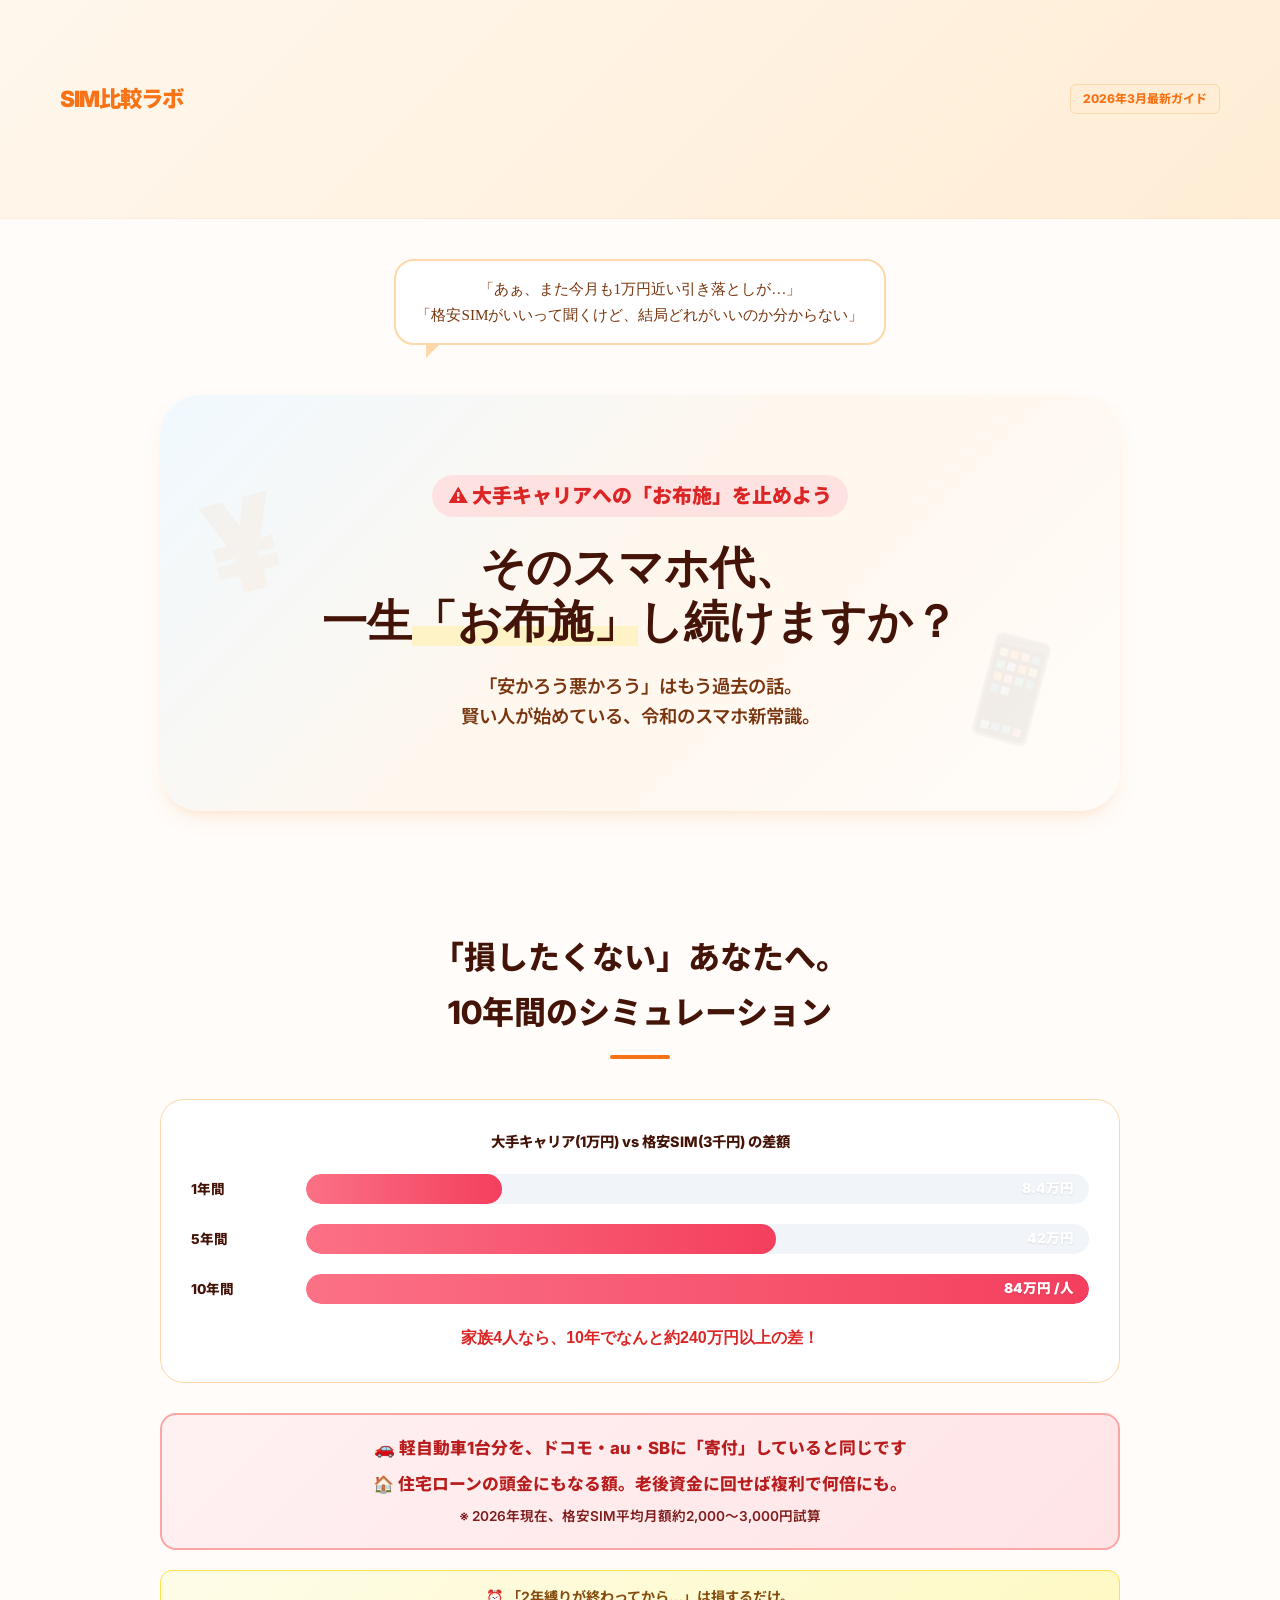
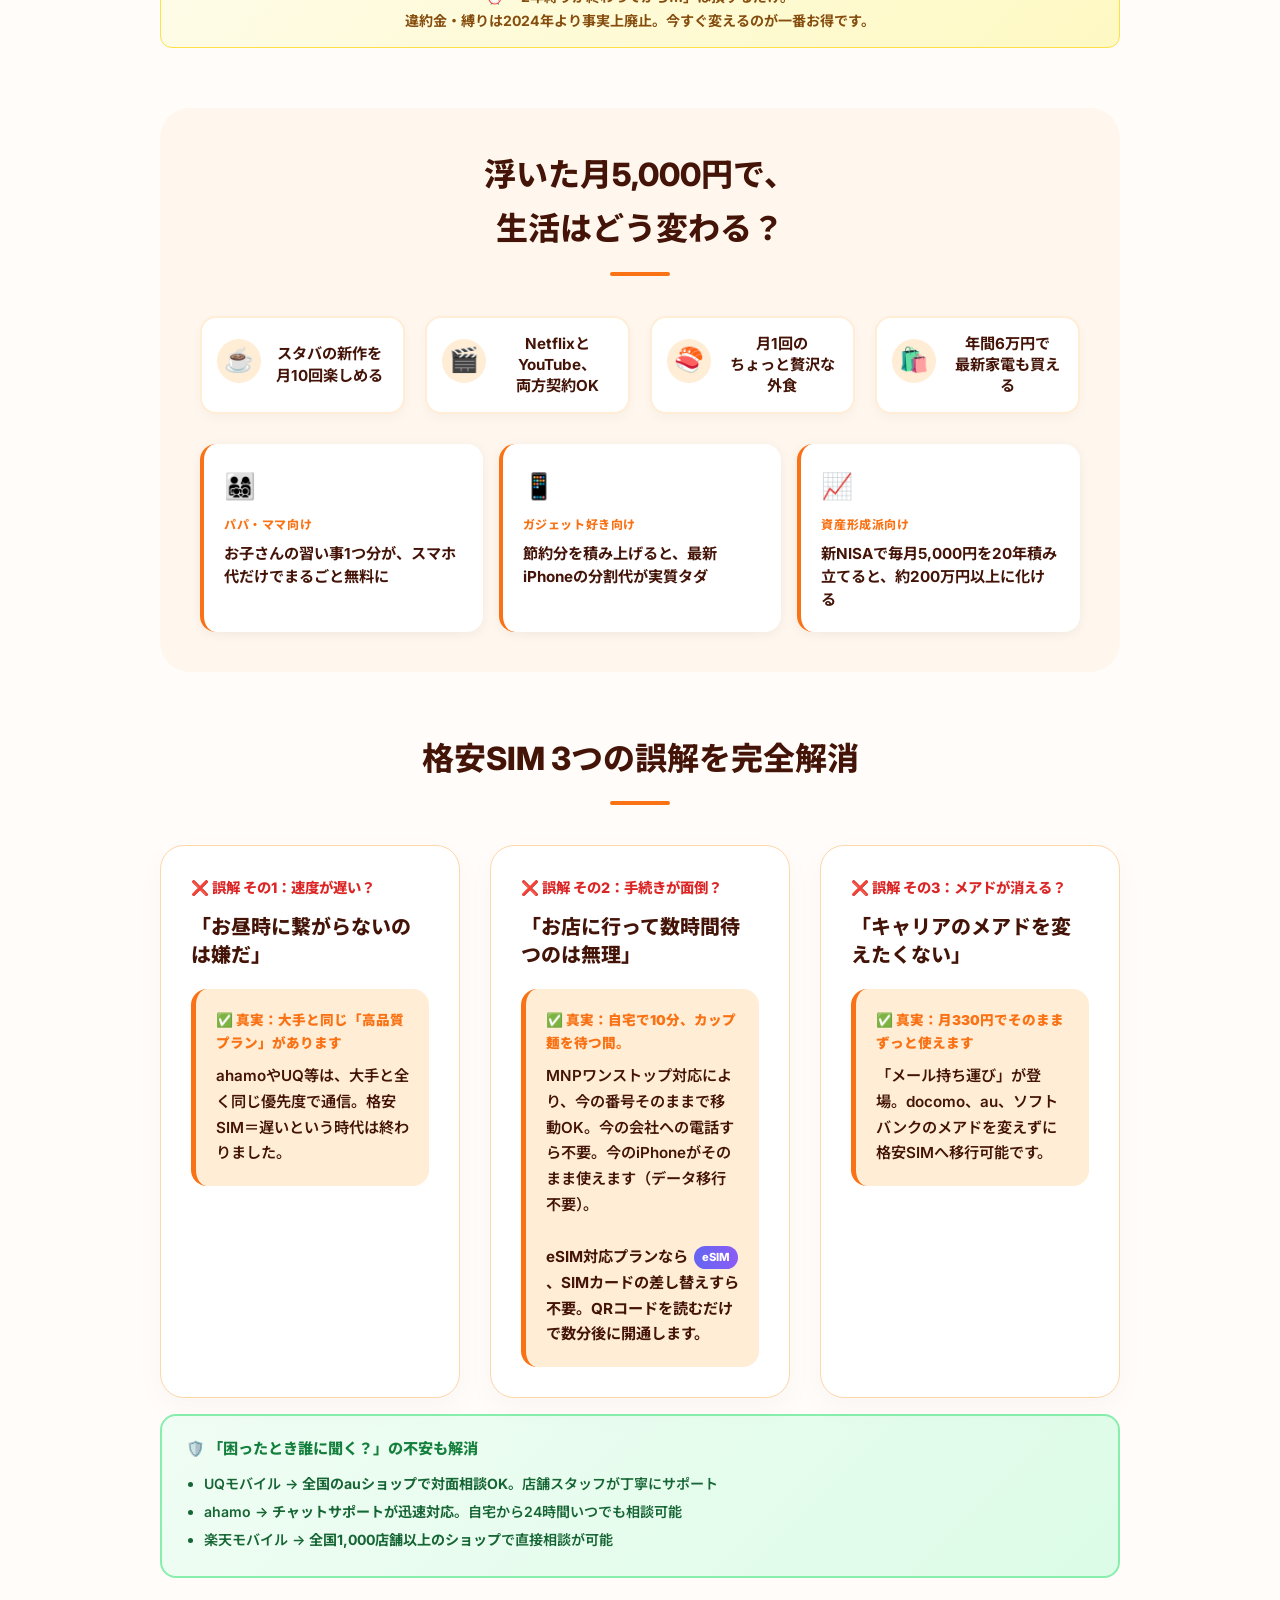
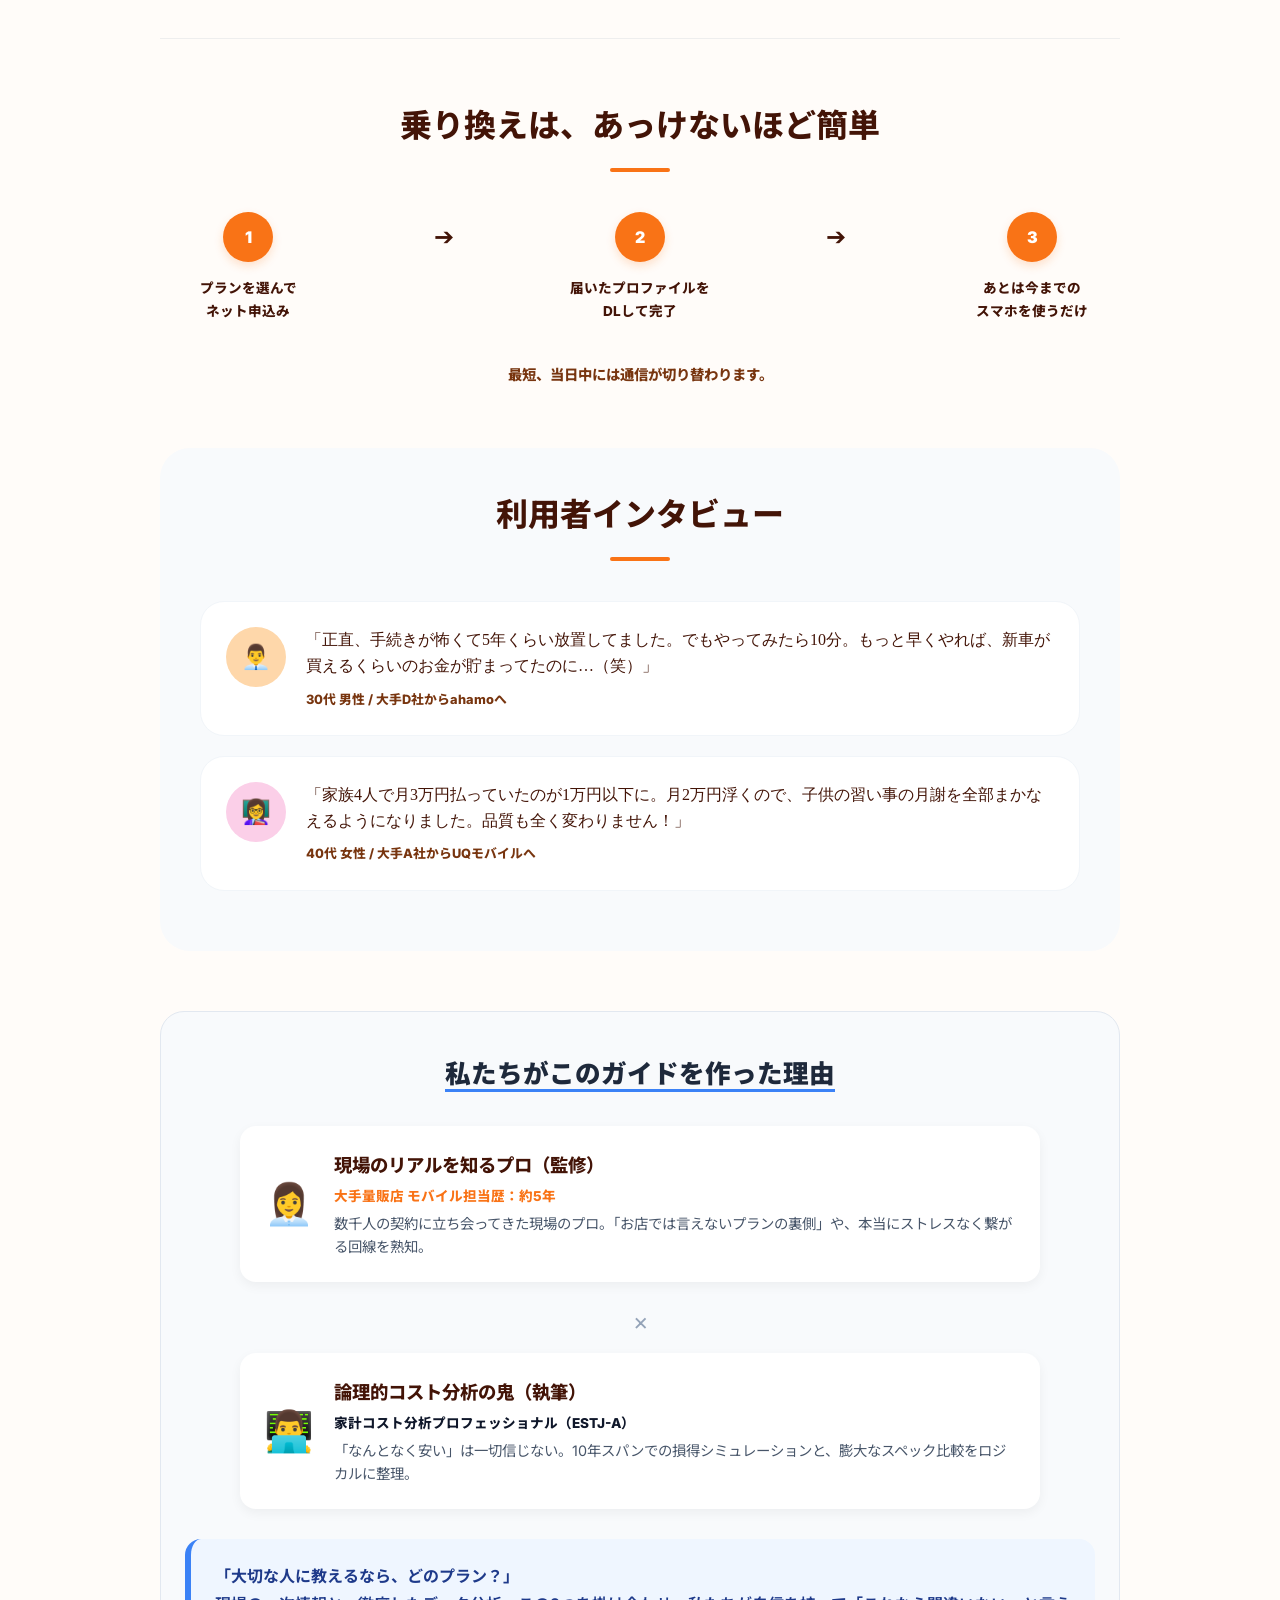
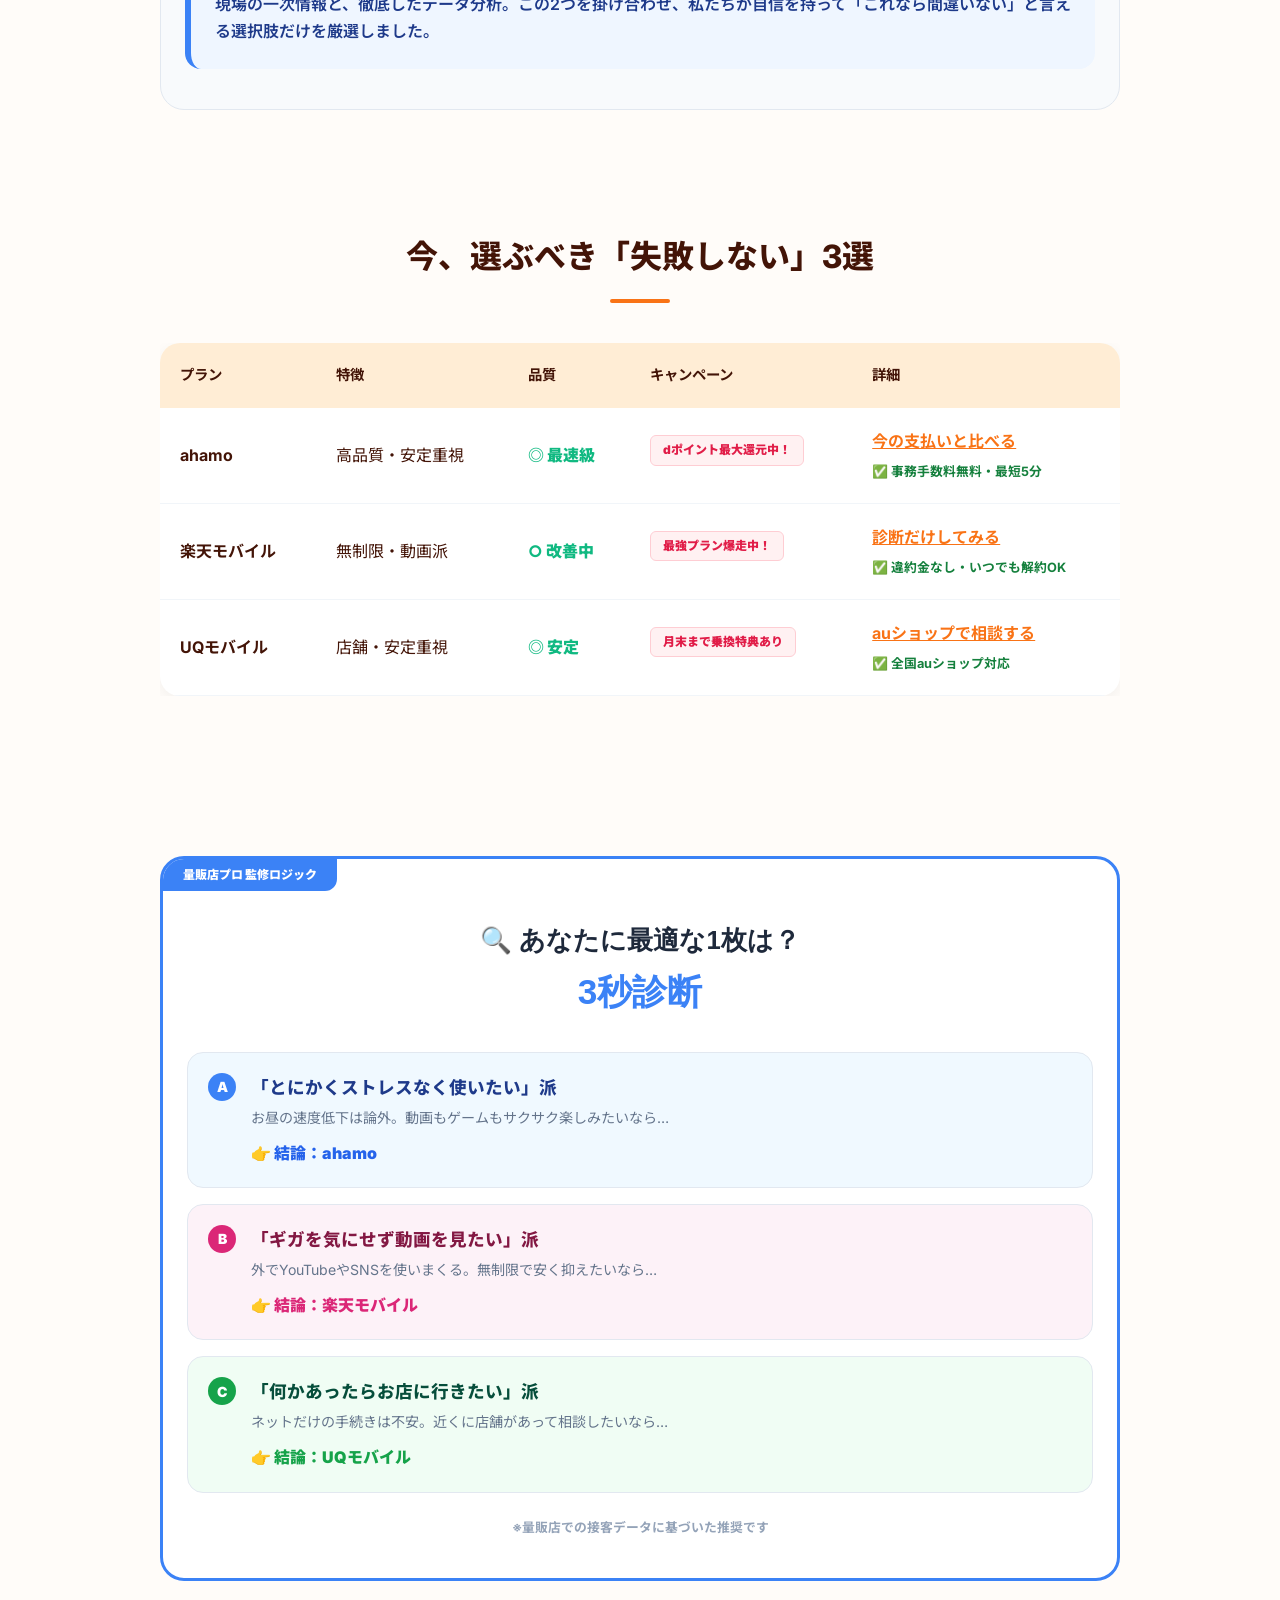
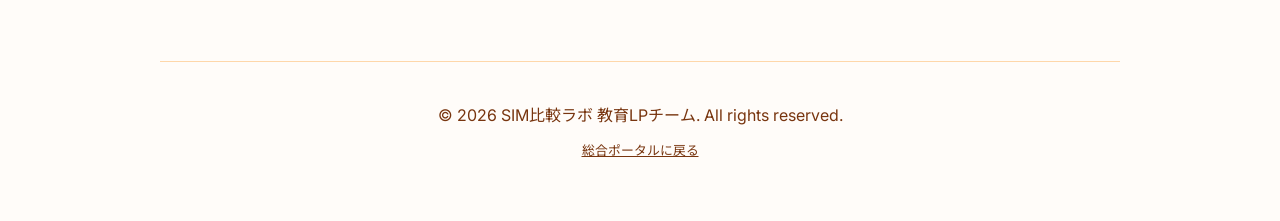
==== education_lp.html @ 18bc6c89 "feat: 各LPに「量販店プロ監修」の著者紹介と3秒診断を追加・デザイン強化" ====
<!DOCTYPE html>
<html lang="ja">
<head>
    <meta charset="UTF-8">
    <meta name="viewport" content="width=device-width, initial-scale=1.0">
    <title>そのスマホ代、一生払い続けますか？ | SIM比較ラボ</title>
    <meta name="description" content="大手キャリアへの「お布施」を止めよう。家族4人なら10年で240万円の差。格安SIMへの誤解を解消し、あなたに合ったプランを3秒で診断。">
    <link rel="preconnect" href="https://fonts.googleapis.com">
    <link rel="preconnect" href="https://fonts.gstatic.com" crossorigin>
    <link href="https://fonts.googleapis.com/css2?family=Inter:wght@400;700;800&family=Noto+Sans+JP:wght@400;700;900&display=swap" rel="stylesheet">
    <link rel="stylesheet" href="style.css">
    <style>
        /* ======= EDUCATION LP SPECIFIC STYLES ======= */
        .edu-loss-analogy {
            background: linear-gradient(135deg, #fff1f2 0%, #ffe4e6 100%);
            border: 2px solid #fca5a5;
            border-radius: 16px;
            padding: 20px 24px;
            margin-top: 24px;
            text-align: center;
        }
        .edu-loss-analogy p {
            font-size: 1.05rem;
            font-weight: 800;
            color: #b91c1c;
            margin: 0;
            line-height: 1.6;
        }
        .edu-loss-analogy .analogy-note {
            font-size: 0.85rem;
            font-weight: 600;
            color: #7f1d1d;
            margin-top: 8px;
        }

        /* Target-specific benefits */
        .target-benefits {
            display: grid;
            grid-template-columns: repeat(auto-fit, minmax(220px, 1fr));
            gap: 16px;
            margin-top: 24px;
        }
        .target-card {
            background: white;
            border-radius: 16px;
            padding: 20px;
            border-left: 4px solid var(--primary);
            box-shadow: 0 2px 12px rgba(0,0,0,0.06);
        }
        .target-card .target-label {
            font-size: 0.75rem;
            font-weight: 800;
            color: var(--primary);
            text-transform: uppercase;
            letter-spacing: 0.05em;
            margin-bottom: 8px;
        }
        .target-card .target-benefit {
            font-size: 0.95rem;
            font-weight: 700;
            color: var(--text-main);
            line-height: 1.5;
        }
        .target-card .target-emoji {
            font-size: 1.6rem;
            margin-bottom: 8px;
            display: block;
        }

        /* Support highlight */
        .support-highlight {
            background: linear-gradient(135deg, #f0fdf4 0%, #dcfce7 100%);
            border: 2px solid #86efac;
            border-radius: 16px;
            padding: 20px 24px;
            margin-top: 16px;
        }
        .support-highlight .support-title {
            font-weight: 800;
            color: #15803d;
            font-size: 0.95rem;
            margin-bottom: 10px;
            display: flex;
            align-items: center;
            gap: 6px;
        }
        .support-highlight ul {
            margin: 0;
            padding-left: 18px;
        }
        .support-highlight li {
            font-size: 0.88rem;
            font-weight: 600;
            color: #166534;
            margin-bottom: 4px;
        }

        /* Enhanced CTA */
        .cta-micro-copy {
            font-size: 0.8rem;
            font-weight: 700;
            color: #15803d;
            margin-top: 6px;
            display: block;
        }
        .cta-btn-light {
            display: inline-block;
            background: white;
            color: var(--primary);
            font-weight: 800;
            font-size: 0.9rem;
            border: 2px solid var(--primary);
            border-radius: 100px;
            padding: 10px 24px;
            cursor: pointer;
            transition: all 0.2s;
        }
        .cta-btn-light:hover {
            background: var(--primary);
            color: white;
        }

        /* eSIM badge */
        .esim-badge {
            display: inline-block;
            background: linear-gradient(90deg, #6366f1, #8b5cf6);
            color: white;
            font-size: 0.7rem;
            font-weight: 800;
            padding: 2px 8px;
            border-radius: 100px;
            margin-left: 6px;
            vertical-align: middle;
        }

        /* Timing info */
        .timing-banner {
            background: linear-gradient(135deg, #fefce8 0%, #fef9c3 100%);
            border: 1px solid #fde047;
            border-radius: 12px;
            padding: 14px 20px;
            font-size: 0.88rem;
            font-weight: 700;
            color: #854d0e;
            text-align: center;
            margin-top: 20px;
        }

        /* Luxury list enhancements */
        .luxury-list {
            display: grid;
            grid-template-columns: repeat(auto-fit, minmax(200px, 1fr));
            gap: 20px;
            margin-bottom: 30px;
        }
        .luxury-item {
            display: flex;
            align-items: center;
            gap: 15px;
            background: white;
            padding: 15px;
            border-radius: 16px;
            box-shadow: 0 4px 12px rgba(0,0,0,0.03);
        }
        .luxury-emoji {
            font-size: 1.5rem;
            width: 44px;
            height: 44px;
            background: var(--primary-light);
            display: flex;
            align-items: center;
            justify-content: center;
            border-radius: 50%;
            flex-shrink: 0;
        }
        .luxury-text {
            font-size: 0.95rem;
            font-weight: 700;
            line-height: 1.4;
        }

        /* Mobile responsive table */
        @media (max-width: 640px) {
            .edu-table-wrapper {
                overflow-x: hidden !important;
            }
            .edu-table {
                display: none;
            }
            .mobile-plan-cards {
                display: flex !important;
                flex-direction: column;
                gap: 16px;
            }
        }
        .mobile-plan-cards {
            display: none;
        }
        .mobile-plan-card {
            background: white;
            border-radius: 20px;
            padding: 20px;
            border: 2px solid #e5e7eb;
            box-shadow: 0 2px 12px rgba(0,0,0,0.06);
        }
        .mobile-plan-card .plan-name {
            font-size: 1.2rem;
            font-weight: 900;
            color: var(--text-main);
            margin-bottom: 4px;
        }
        .mobile-plan-card .plan-desc {
            font-size: 0.85rem;
            color: var(--text-muted);
            font-weight: 600;
            margin-bottom: 12px;
        }
        .mobile-plan-card .plan-quality {
            font-size: 0.85rem;
            font-weight: 700;
            color: #059669;
            margin-bottom: 8px;
        }
        .mobile-plan-card .mobile-cta-wrap {
            margin-top: 14px;
        }
        .mobile-plan-card .mobile-cta-btn {
            display: block;
            text-align: center;
            background: var(--primary);
            color: white;
            font-weight: 800;
            font-size: 0.95rem;
            border-radius: 100px;
            padding: 12px 0;
            text-decoration: none;
        }
        /* Author Bio & Pro Diagnosis Styles */
        .author-bio-section {
            background-color: #f8fafc;
            padding: 40px 24px;
            border-radius: 24px;
            margin: 60px 0;
            border: 1px solid #e2e8f0;
        }
        .author-card {
            background: white;
            padding: 24px;
            border-radius: 16px;
            box-shadow: 0 4px 12px rgba(0,0,0,0.05);
            display: flex;
            align-items: center;
            gap: 20px;
            margin-bottom: 20px;
        }
        .author-emoji { font-size: 40px; }
        .author-name { margin: 0; font-size: 1.15rem; font-weight: 800; }
        .author-title { font-weight: 800; font-size: 0.85rem; color: var(--primary); margin: 4px 0; }
        .author-desc { margin: 0; font-size: 0.9rem; color: #475569; line-height: 1.6; }

        .pro-diag-container {
            background-color: #fff;
            padding: 40px 24px;
            border: 3px solid #3b82f6;
            border-radius: 24px;
            margin: 60px 0;
            position: relative;
            overflow: hidden;
        }
        .pro-badge {
            position: absolute;
            top: 0;
            left: 0;
            background: #3b82f6;
            color: white;
            padding: 6px 20px;
            font-size: 0.75rem;
            font-weight: 900;
            border-bottom-right-radius: 12px;
        }
        .diag-card-pro {
            border: 1px solid #e2e8f0;
            padding: 20px;
            border-radius: 16px;
            margin-bottom: 16px;
            cursor: pointer;
            transition: all 0.2s cubic-bezier(0.4, 0, 0.2, 1);
            display: flex;
            align-items: flex-start;
            gap: 15px;
        }
        .diag-card-pro:hover {
            transform: translateY(-3px);
            box-shadow: 0 10px 20px rgba(59, 130, 246, 0.1);
            border-color: #3b82f6;
        }
        .diag-letter {
            background: #3b82f6;
            color: white;
            border-radius: 50%;
            width: 28px;
            height: 28px;
            display: flex;
            align-items: center;
            justify-content: center;
            flex-shrink: 0;
            font-size: 14px;
            font-weight: 900;
        }
        .diag-res-title { font-size: 1.1rem; font-weight: 800; margin-bottom: 4px; }
        .diag-res-desc { font-size: 0.88rem; color: #64748b; line-height: 1.5; margin: 0; }
        .diag-res-final { margin-top: 12px; font-weight: 900; color: #2563eb; }
    </style>
</head>
<body>
    <header>
        <div class="header-inner">
            <a href="index.html" class="logo-text">SIM比較ラボ</a>
            <div class="update-badge">2026年3月最新ガイド</div>
        </div>
    </header>

    <div class="container">
        <!-- Inner Voice / Emotional Hook -->
        <div class="inner-voice-container" style="text-align: center;">
            <div class="inner-voice">
                「あぁ、また今月も1万円近い引き落としが…」<br>
                「格安SIMがいいって聞くけど、結局どれがいいのか分からない」
            </div>
        </div>

        <!-- Hero Section -->
        <section class="lp-hero">
            <span class="crisis-text">⚠️ 大手キャリアへの「お布施」を止めよう</span>
            <h1 style="font-size: 2.8rem; line-height: 1.2; margin-bottom: 24px;" class="font-impact">
                そのスマホ代、<br>
                一生<span class="marker-yellow">「お布施」</span>し続けますか？
            </h1>
            <p style="font-size: 1.15rem; color: var(--text-muted); font-weight: 600; line-height: 1.6;">
                「安かろう悪かろう」はもう過去の話。<br>
                賢い人が始めている、令和のスマホ新常識。
            </p>
        </section>

        <!-- ★ IMPROVEMENT 1: Enhanced Loss Visualization -->
        <section class="edu-section">
            <h2 class="edu-title">「損したくない」あなたへ。<br>10年間のシミュレーション</h2>
            <div class="loss-chart">
                <p style="font-weight: 800; font-size: 0.9rem; margin-bottom: 20px; text-align: center;">
                    大手キャリア(1万円) vs 格安SIM(3千円) の差額
                </p>
                <div class="chart-row">
                    <div class="chart-label">1年間</div>
                    <div class="chart-bar-container">
                        <div class="chart-bar" style="width: 25%;"></div>
                        <span class="chart-value">8.4万円</span>
                    </div>
                </div>
                <div class="chart-row">
                    <div class="chart-label">5年間</div>
                    <div class="chart-bar-container">
                        <div class="chart-bar" style="width: 60%;"></div>
                        <span class="chart-value">42万円</span>
                    </div>
                </div>
                <div class="chart-row">
                    <div class="chart-label">10年間</div>
                    <div class="chart-bar-container">
                        <div class="chart-bar" style="width: 100%;"></div>
                        <span class="chart-value">84万円 /人</span>
                    </div>
                </div>
                <p style="text-align: center; color: var(--danger); font-weight: 900; margin-top: 20px;" class="font-impact">
                    家族4人なら、10年でなんと約240万円以上の差！
                </p>
            </div>
            <!-- ★ NEW: 人生の大きな支出との対比 -->
            <div class="edu-loss-analogy">
                <p>🚗 軽自動車1台分を、ドコモ・au・SBに「寄付」していると同じです</p>
                <p style="margin-top: 10px;">🏠 住宅ローンの頭金にもなる額。老後資金に回せば複利で何倍にも。</p>
                <p class="analogy-note">※ 2026年現在、格安SIM平均月額約2,000〜3,000円試算</p>
            </div>
            <!-- ★ NEW: 乗り換えタイミングの嘘 -->
            <div class="timing-banner">
                ⏰ 「2年縛りが終わってから…」は損するだけ。<br>
                <strong>違約金・縛りは2024年より事実上廃止。今すぐ変えるのが一番お得です。</strong>
            </div>
        </section>

        <!-- ★ IMPROVEMENT 3: Target-specific benefits -->
        <section class="edu-section" style="background: #fff7ed; border-radius: 30px; padding: 40px;">
            <h2 class="edu-title">浮いた月5,000円で、<br>生活はどう変わる？</h2>
            <div class="luxury-list">
                <div class="luxury-item">
                    <span class="luxury-emoji">☕</span>
                    <span class="luxury-text">スタバの新作を<br>月10回楽しめる</span>
                </div>
                <div class="luxury-item">
                    <span class="luxury-emoji">🎬</span>
                    <span class="luxury-text">NetflixとYouTube、<br>両方契約OK</span>
                </div>
                <div class="luxury-item">
                    <span class="luxury-emoji">🍣</span>
                    <span class="luxury-text">月1回の<br>ちょっと贅沢な外食</span>
                </div>
                <div class="luxury-item">
                    <span class="luxury-emoji">🛍️</span>
                    <span class="luxury-text">年間6万円で<br>最新家電も買える</span>
                </div>
            </div>
            <!-- ★ NEW: ターゲット別の具体例 -->
            <div class="target-benefits">
                <div class="target-card">
                    <span class="target-emoji">👨‍👩‍👧‍👦</span>
                    <div class="target-label">パパ・ママ向け</div>
                    <div class="target-benefit">お子さんの習い事1つ分が、スマホ代だけでまるごと無料に</div>
                </div>
                <div class="target-card">
                    <span class="target-emoji">📱</span>
                    <div class="target-label">ガジェット好き向け</div>
                    <div class="target-benefit">節約分を積み上げると、最新iPhoneの分割代が実質タダ</div>
                </div>
                <div class="target-card">
                    <span class="target-emoji">📈</span>
                    <div class="target-label">資産形成派向け</div>
                    <div class="target-benefit">新NISAで毎月5,000円を20年積み立てると、約200万円以上に化ける</div>
                </div>
            </div>
        </section>

        <!-- ★ IMPROVEMENT 2: Myth Busting + サポート安心感 -->
        <section class="edu-section">
            <h2 class="edu-title">格安SIM 3つの誤解を完全解消</h2>
            <div class="myth-grid">
                <!-- Myth 1 -->
                <div class="myth-card">
                    <div class="myth-header">❌ 誤解 その1：速度が遅い？</div>
                    <h3 class="myth-question">「お昼時に繋がらないのは嫌だ」</h3>
                    <div class="fact-box">
                        <span class="fact-title">✅ 真実：大手と同じ「高品質プラン」があります</span>
                        <p class="fact-text">ahamoやUQ等は、大手と全く同じ優先度で通信。格安SIM＝遅いという時代は終わりました。</p>
                    </div>
                </div>
                <!-- Myth 2 -->
                <div class="myth-card">
                    <div class="myth-header">❌ 誤解 その2：手続きが面倒？</div>
                    <h3 class="myth-question">「お店に行って数時間待つのは無理」</h3>
                    <div class="fact-box">
                        <span class="fact-title">✅ 真実：自宅で10分、カップ麺を待つ間。</span>
                        <p class="fact-text">MNPワンストップ対応により、今の番号そのままで移動OK。今の会社への電話すら不要。今のiPhoneがそのまま使えます（データ移行不要）。<br><br>
                        <strong>eSIM対応プランなら<span class="esim-badge">eSIM</span>、SIMカードの差し替えすら不要。QRコードを読むだけで数分後に開通します。</strong></p>
                    </div>
                </div>
                <!-- Myth 3 -->
                <div class="myth-card">
                    <div class="myth-header">❌ 誤解 その3：メアドが消える？</div>
                    <h3 class="myth-question">「キャリアのメアドを変えたくない」</h3>
                    <div class="fact-box">
                        <span class="fact-title">✅ 真実：月330円でそのままずっと使えます</span>
                        <p class="fact-text">「メール持ち運び」が登場。docomo、au、ソフトバンクのメアドを変えずに格安SIMへ移行可能です。</p>
                    </div>
                </div>
            </div>
            <!-- ★ NEW: サポート体制の安心感 -->
            <div class="support-highlight">
                <div class="support-title">🛡️ 「困ったとき誰に聞く？」の不安も解消</div>
                <ul>
                    <li>UQモバイル → <strong>全国のauショップで対面相談OK</strong>。店舗スタッフが丁寧にサポート</li>
                    <li>ahamo → <strong>チャットサポートが迅速対応</strong>。自宅から24時間いつでも相談可能</li>
                    <li>楽天モバイル → <strong>全国1,000店舗以上のショップ</strong>で直接相談が可能</li>
                </ul>
            </div>
        </section>

        <!-- Step-by-Step Diagram -->
        <section class="edu-section" style="border-top: 1px solid #eee;">
            <h2 class="edu-title">乗り換えは、あっけないほど簡単</h2>
            <div class="step-diagram">
                <div class="diag-step">
                    <div class="diag-circle">1</div>
                    <p class="diag-desc">プランを選んで<br>ネット申込み</p>
                </div>
                <div class="diag-step"><span style="font-size: 1.5rem; line-height: 50px;">➔</span></div>
                <div class="diag-step">
                    <div class="diag-circle">2</div>
                    <p class="diag-desc">届いたプロファイルを<br>DLして完了</p>
                </div>
                <div class="diag-step"><span style="font-size: 1.5rem; line-height: 50px;">➔</span></div>
                <div class="diag-step">
                    <div class="diag-circle">3</div>
                    <p class="diag-desc">あとは今までの<br>スマホを使うだけ</p>
                </div>
            </div>
            <p style="text-align: center; color: var(--text-muted); font-size: 0.9rem; font-weight: 800;">
                最短、当日中には通信が切り替わります。
            </p>
        </section>

        <!-- User Voice -->
        <section class="edu-section" style="background: #f8fafc; border-radius: 30px; padding: 40px;">
            <h2 class="edu-title">利用者インタビュー</h2>
            <div class="voice-card">
                <div class="voice-avatar" style="background: #fed7aa; display: flex; align-items: center; justify-content: center; font-size: 1.5rem;">👨‍💼</div>
                <div class="voice-content">
                    <p class="voice-quote">「正直、手続きが怖くて5年くらい放置してました。でもやってみたら10分。もっと早くやれば、新車が買えるくらいのお金が貯まってたのに…（笑）」</p>
                    <p class="voice-name">30代 男性 / 大手D社からahamoへ</p>
                </div>
            </div>
            <div class="voice-card">
                <div class="voice-avatar" style="background: #fbcfe8; display: flex; align-items: center; justify-content: center; font-size: 1.5rem;">👩‍🏫</div>
                <div class="voice-content">
                    <p class="voice-quote">「家族4人で月3万円払っていたのが1万円以下に。月2万円浮くので、子供の習い事の月謝を全部まかなえるようになりました。品質も全く変わりません！」</p>
                    <p class="voice-name">40代 女性 / 大手A社からUQモバイルへ</p>
                </div>
            </div>
        </section>

        <!-- ★ NEW: Author Bio Section -->
        <section class="author-bio-section">
            <h2 style="text-align: center; color: #1e293b; font-size: 1.6rem; margin-bottom: 30px; font-weight: 900;">
                <span style="border-bottom: 3px solid #3b82f6;">私たちがこのガイドを作った理由</span>
            </h2>
            <div style="max-width: 800px; margin: 0 auto;">
                <div class="author-card">
                    <div class="author-emoji">👩‍💼</div>
                    <div>
                        <h3 class="author-name">現場のリアルを知るプロ（監修）</h3>
                        <p class="author-title">大手量販店 モバイル担当歴：約5年</p>
                        <p class="author-desc">
                            数千人の契約に立ち会ってきた現場のプロ。「お店では言えないプランの裏側」や、本当にストレスなく繋がる回線を熟知。
                        </p>
                    </div>
                </div>
                <div style="text-align: center; font-size: 24px; color: #94a3b8; margin: 10px 0;">×</div>
                <div class="author-card">
                    <div class="author-emoji">👨‍💻</div>
                    <div>
                        <h3 class="author-name">論理的コスト分析の鬼（執筆）</h3>
                        <p class="author-title" style="color: #0f172a;">家計コスト分析プロフェッショナル（ESTJ-A）</p>
                        <p class="author-desc">
                            「なんとなく安い」は一切信じない。10年スパンでの損得シミュレーションと、膨大なスペック比較をロジカルに整理。
                        </p>
                    </div>
                </div>
            </div>
            <div style="margin-top: 30px; background: #eff6ff; padding: 24px; border-radius: 16px; border-left: 6px solid #3b82f6;">
                <p style="margin: 0; font-size: 1rem; line-height: 1.7; color: #1e3a8a; font-weight: 600;">
                    <strong>「大切な人に教えるなら、どのプラン？」</strong><br>
                    現場の一次情報と、徹底したデータ分析。この2つを掛け合わせ、私たちが自信を持って「これなら間違いない」と言える選択肢だけを厳選しました。
                </p>
            </div>
        </section>

        <!-- ★ IMPROVEMENT 5: Mobile-optimized comparison (card layout for SP) -->
        <section class="edu-section">
            <h2 class="edu-title">今、選ぶべき「失敗しない」3選</h2>

            <!-- Desktop Table -->
            <div class="edu-table-wrapper">
                <table class="edu-table">
                    <thead>
                        <tr>
                            <th>プラン</th>
                            <th>特徴</th>
                            <th>品質</th>
                            <th>キャンペーン</th>
                            <th>詳細</th>
                        </tr>
                    </thead>
                    <tbody>
                        <tr>
                            <td><strong>ahamo</strong></td>
                            <td>高品質・安定重視</td>
                            <td><span class="check-green">◎ 最速級</span></td>
                            <td><span class="urgency-badge">dポイント最大還元中！</span></td>
                            <td>
                                <a href="https://px.a8.net/svt/ejp?a8mat=4AZIOE+OEX7M+4TIO+626XU" style="color: var(--primary); font-weight: bold;">今の支払いと比べる</a>
                                <span class="cta-micro-copy">✅ 事務手数料無料・最短5分</span>
                            </td>
                        </tr>
                        <tr>
                            <td><strong>楽天モバイル</strong></td>
                            <td>無制限・動画派</td>
                            <td><span class="check-green">○ 改善中</span></td>
                            <td><span class="urgency-badge">最強プラン爆走中！</span></td>
                            <td>
                                <a href="https://network.mobile.rakuten.co.jp/" style="color: var(--primary); font-weight: bold;">診断だけしてみる</a>
                                <span class="cta-micro-copy">✅ 違約金なし・いつでも解約OK</span>
                            </td>
                        </tr>
                        <tr>
                            <td><strong>UQモバイル</strong></td>
                            <td>店舗・安定重視</td>
                            <td><span class="check-green">◎ 安定</span></td>
                            <td><span class="urgency-badge">月末まで乗換特典あり</span></td>
                            <td>
                                <a href="https://www.uqwimax.jp/mobile/plan/cwcp/" style="color: var(--primary); font-weight: bold;">auショップで相談する</a>
                                <span class="cta-micro-copy">✅ 全国auショップ対応</span>
                            </td>
                        </tr>
                    </tbody>
                </table>
            </div>

            <!-- ★ Mobile Card Layout (shown only on SP) -->
            <div class="mobile-plan-cards">
                <div class="mobile-plan-card">
                    <div class="plan-name">ahamo</div>
                    <div class="plan-desc">高品質・安定重視 | ドコモ回線</div>
                    <div class="plan-quality">◎ 最速級</div>
                    <span class="urgency-badge">dポイント最大還元中！</span>
                    <div class="mobile-cta-wrap">
                        <a href="https://px.a8.net/svt/ejp?a8mat=4AZIOE+OEX7M+4TIO+626XU" class="mobile-cta-btn">今の支払いと比べてみる →</a>
                        <span class="cta-micro-copy" style="text-align:center;">✅ 事務手数料無料・最短5分で申し込み完了</span>
                    </div>
                </div>
                <div class="mobile-plan-card">
                    <div class="plan-name">楽天モバイル</div>
                    <div class="plan-desc">無制限・動画派に最適</div>
                    <div class="plan-quality">○ 改善中</div>
                    <span class="urgency-badge">最強プラン爆走中！</span>
                    <div class="mobile-cta-wrap">
                        <a href="https://network.mobile.rakuten.co.jp/" class="mobile-cta-btn">診断だけしてみる →</a>
                        <span class="cta-micro-copy" style="text-align:center;">✅ 違約金なし・いつでも解約OK</span>
                    </div>
                </div>
                <div class="mobile-plan-card">
                    <div class="plan-name">UQモバイル</div>
                    <div class="plan-desc">店舗サポート・安定重視</div>
                    <div class="plan-quality">◎ 安定</div>
                    <span class="urgency-badge">月末まで乗換特典あり</span>
                    <div class="mobile-cta-wrap">
                        <a href="https://www.uqwimax.jp/mobile/plan/cwcp/" class="mobile-cta-btn">auショップで相談する →</a>
                        <span class="cta-micro-copy" style="text-align:center;">✅ 全国auショップで対面サポート</span>
                    </div>
                </div>
            </div>
        </section>

        <!-- ★ UPGRADED: Pro Logic 3-Second Diagnosis -->
        <section class="pro-diag-container">
            <div class="pro-badge">量販店プロ 監修ロジック</div>
            <h2 style="text-align: center; color: #1e293b; font-size: 1.6rem; margin-top: 20px; margin-bottom: 30px;" class="font-impact">
                🔍 あなたに最適な1枚は？<br><span style="color: #3b82f6; font-size: 2.2rem;">3秒診断</span>
            </h2>

            <div class="diag-cards">
                <!-- Option A -->
                <div class="diag-card-pro" style="background: #f0f9ff;" onclick="location.href='https://px.a8.net/svt/ejp?a8mat=4AZIOE+OEX7M+4TIO+626XU'">
                    <span class="diag-letter">A</span>
                    <div>
                        <h3 class="diag-res-title" style="color: #1e3a8a;">「とにかくストレスなく使いたい」派</h3>
                        <p class="diag-res-desc">お昼の速度低下は論外。動画もゲームもサクサク楽しみたいなら…</p>
                        <div class="diag-res-final">👉 結論：ahamo</div>
                    </div>
                </div>

                <!-- Option B -->
                <div class="diag-card-pro" style="background: #fdf2f8;" onclick="location.href='https://network.mobile.rakuten.co.jp/'">
                    <span class="diag-letter" style="background: #db2777;">B</span>
                    <div>
                        <h3 class="diag-res-title" style="color: #831843;">「ギガを気にせず動画を見たい」派</h3>
                        <p class="diag-res-desc">外でYouTubeやSNSを使いまくる。無制限で安く抑えたいなら…</p>
                        <div class="diag-res-final" style="color: #db2777;">👉 結論：楽天モバイル</div>
                    </div>
                </div>

                <!-- Option C -->
                <div class="diag-card-pro" style="background: #f0fdf4;" onclick="location.href='https://www.uqwimax.jp/mobile/plan/cwcp/'">
                    <span class="diag-letter" style="background: #16a34a;">C</span>
                    <div>
                        <h3 class="diag-res-title" style="color: #064e3b;">「何かあったらお店に行きたい」派</h3>
                        <p class="diag-res-desc">ネットだけの手続きは不安。近くに店舗があって相談したいなら…</p>
                        <div class="diag-res-final" style="color: #16a34a;">👉 結論：UQモバイル</div>
                    </div>
                </div>
            </div>

            <p style="text-align: center; font-size: 0.8rem; color: #94a3b8; margin-top: 24px; font-weight: 700;">
                ※量販店での接客データに基づいた推奨です
            </p>
        </section>

        <footer style="margin-top: 80px; text-align: center; color: var(--text-muted); padding: 40px 0; border-top: 1px solid var(--border-color);">
            <p>&copy; 2026 SIM比較ラボ 教育LPチーム. All rights reserved.</p>
            <p style="font-size: 0.8rem; margin-top: 10px;"><a href="index.html" style="color: var(--text-muted);">総合ポータルに戻る</a></p>
        </footer>
    </div>
</body>
</html>
---- style.css ----
:root {
  --primary: #f97316; /* 暖色のオレンジ */
  --primary-light: #ffedd5;
  --secondary: #71717a;
  --accent: #fbbf24; /* ゴールド・イエロー */
  --bg-main: #fffcf9; /* クリーム色の背景 */
  --card-bg: #ffffff;
  --text-main: #431407; /* 濃い茶色のテキスト（温かみ） */
  --text-muted: #78350f;
  --border-color: #fed7aa;
  --success: #16a34a;
  --danger: #dc2626;
  --shadow: 0 10px 25px -5px rgba(249, 115, 22, 0.1), 0 8px 10px -6px rgba(249, 115, 22, 0.1);
  --marker-color: rgba(249, 115, 22, 0.3); /* マーカー用の薄いオレンジ */
}

* {
  margin: 0;
  padding: 0;
  box-sizing: border-box;
}

body {
  font-family: 'Inter', 'Noto Sans JP', sans-serif;
  background: var(--bg-main);
  color: var(--text-main);
  line-height: 1.7;
}

.container {
  max-width: 1000px;
  margin: 0 auto;
  padding: 20px;
}

/* Header & Navigation */
header {
  padding: 20px 0;
  background: white;
  border-bottom: 1px solid #f3f4f6;
  position: sticky;
  top: 0;
  z-index: 1000;
}

.header-inner {
  display: flex;
  align-items: center;
  justify-content: space-between;
  max-width: 1200px;
  margin: 0 auto;
  padding: 0 20px;
}

.logo-text {
  font-size: 1.4rem;
  font-weight: 900;
  color: var(--primary);
  text-decoration: none;
  letter-spacing: -1px;
}

header h1 {
  font-size: 3.2rem;
  font-weight: 800;
  color: var(--primary);
  letter-spacing: -2px;
  margin-bottom: 15px;
  text-shadow: 2px 2px 0px rgba(255,255,255,0.8);
}

.update-badge {
  display: inline-block;
  background: var(--primary-light);
  color: var(--primary);
  padding: 4px 12px;
  border-radius: 6px;
  font-size: 0.75rem;
  font-weight: 800;
  margin-bottom: 0;
  border: 1px solid var(--border-color);
}

.hero-subline {
  font-size: 1.4rem;
  font-weight: 800;
  color: var(--text-main);
  margin-bottom: 10px;
}

header {
  background: linear-gradient(135deg, #fff7ed 0%, #ffedd5 100%);
  padding: 80px 0 100px;
  border-bottom: 1px solid rgba(251, 146, 60, 0.1);
  text-align: left;
}

.hero-flex {
  display: flex;
  align-items: center;
  justify-content: space-between;
  gap: 60px;
}

.hero-text {
  flex: 1;
}

.hero-image {
  flex: 0 0 320px;
  animation: float 4s ease-in-out infinite;
  display: flex;
  justify-content: center;
}

.hero-image img {
  width: 100%;
  max-width: 320px;
  height: auto;
  border-radius: 50%;
  box-shadow: 0 20px 40px rgba(251, 146, 60, 0.15);
}

@keyframes float {
  0% { transform: translateY(0px); }
  50% { transform: translateY(-20px); }
  100% { transform: translateY(0px); }
}

header h1 {
  font-size: 4.2rem;
  color: var(--primary);
  margin-bottom: 15px;
  letter-spacing: -2px;
}

.hero-subline {
  font-size: 1.8rem;
  font-weight: 800;
  color: var(--text-main);
  margin-bottom: 20px;
}

.hero-desc {
  font-size: 1.1rem;
  color: var(--text-muted);
  max-width: 600px;
  margin: 0;
}

.cat-nav {
  display: flex;
  justify-content: center;
  gap: 15px;
  margin: -40px 0 60px;
  position: sticky;
  top: 20px;
  z-index: 100;
  flex-wrap: wrap;
}

.cat-btn {
  padding: 14px 28px;
  background: white;
  border: 2px solid var(--primary-light);
  border-radius: 50px;
  cursor: pointer;
  font-weight: 800;
  color: var(--text-main);
  box-shadow: 0 4px 15px rgba(0,0,0,0.05);
  transition: all 0.3s cubic-bezier(0.4, 0, 0.2, 1);
  display: flex;
  align-items: center;
  gap: 10px;
  font-size: 1rem;
}

.cat-btn.active {
  background: var(--primary);
  color: white;
  border-color: var(--primary);
  transform: translateY(-2px);
  box-shadow: 0 6px 20px rgba(251, 146, 60, 0.3);
}

/* Card & Ranking */
.review-card {
  background: var(--card-bg);
  border-radius: 24px;
  overflow: hidden;
  box-shadow: var(--shadow);
  border: 1px solid var(--border-color);
  margin-bottom: 50px;
  transition: transform 0.3s ease;
  position: relative;
}

/* 推奨リボンバッジ */
.recommended-ribbon {
  position: absolute;
  top: 0;
  right: 0;
  background: linear-gradient(135deg, #fbbf24, #f97316);
  color: white;
  font-size: 0.75rem;
  font-weight: 900;
  padding: 6px 20px 6px 14px;
  border-radius: 0 24px 0 20px;
  box-shadow: -2px 2px 8px rgba(249,115,22,0.3);
  z-index: 10;
  letter-spacing: 0.5px;
  animation: ribbon-glow 2s ease-in-out infinite;
}

@keyframes ribbon-glow {
  0%, 100% { box-shadow: -2px 2px 8px rgba(249,115,22,0.3); }
  50% { box-shadow: -2px 2px 16px rgba(249,115,22,0.6); }
}

.review-card:hover {
  transform: translateY(-5px);
}

.card-header {
  padding: 25px 35px;
  background: var(--primary-light);
  display: flex;
  align-items: center;
  gap: 20px;
  border-bottom: 1px solid var(--border-color);
}

.rank-badge {
  background: var(--accent);
  color: #7c2d12;
  width: 50px;
  height: 50px;
  display: flex;
  align-items: center;
  justify-content: center;
  border-radius: 15px;
  font-weight: 900;
  font-size: 1.4rem;
  box-shadow: 0 4px 0 #d97706;
}

.card-content {
  padding: 40px;
  display: grid;
  grid-template-columns: 350px 1fr;
  gap: 40px;
}

@media (max-width: 850px) {
  .card-content { grid-template-columns: 1fr; }
}

.price-box {
  background: #fffaf0;
  padding: 30px;
  border-radius: 20px;
  border: 2px dashed var(--border-color);
  text-align: center;
  margin-bottom: 25px;
}

.price-main {
  font-size: 3.2rem;
  font-weight: 900;
  color: var(--primary);
  display: block;
  line-height: 1;
  margin: 10px 0;
}

.star-rating {
  color: var(--accent);
  font-size: 1.4rem;
  letter-spacing: 3px;
}

.list-pros li::before { content: '🧡'; margin-right: 10px; }
.list-cons li::before { content: '💡'; margin-right: 10px; }

.target-box {
  background: #fff7ed;
  border-left: 6px solid var(--primary);
  padding: 20px;
  border-radius: 0 15px 15px 0;
  font-weight: 600;
}

.btn-official {
  display: block;
  width: 100%;
  padding: 20px;
  background: linear-gradient(to right, #f97316, #ea580c);
  color: white;
  text-align: center;
  text-decoration: none;
  font-weight: 800;
  font-size: 1.2rem;
  border-radius: 0 0 24px 24px;
  transition: 0.3s;
}

.btn-official:hover {
  background: linear-gradient(to right, #ea580c, #c2410c);
  filter: brightness(1.1);
}

/* New Positive CTA Color for Phase 2 */
.btn-cta-positive {
  display: block;
  width: 100%;
  padding: 22px;
  background: linear-gradient(to right, #22c55e, #16a34a);
  color: white;
  text-align: center;
  text-decoration: none;
  font-weight: 800;
  font-size: 1.3rem;
  border-radius: 15px;
  transition: 0.3s;
  box-shadow: 0 4px 15px rgba(22, 163, 74, 0.3);
}

.btn-cta-positive:hover {
  transform: translateY(-2px);
  box-shadow: 0 6px 20px rgba(22, 163, 74, 0.4);
  filter: brightness(1.05);
}

/* Skeleton Screen */
.skeleton {
  background: linear-gradient(90deg, #f3f4f6 25%, #e5e7eb 50%, #f3f4f6 75%);
  background-size: 200% 100%;
  animation: loading 1.5s infinite;
  border-radius: 12px;
}

@keyframes loading {
  0% { background-position: 200% 0; }
  100% { background-position: -200% 0; }
}

.skeleton-card {
  height: 400px;
  margin-bottom: 30px;
  background: white;
  border: 1px solid var(--border-color);
  border-radius: 24px;
  padding: 40px;
}

/* Guide Section */
.guide-section {
  background: white;
  padding: 40px 30px;
  border-radius: 24px;
  margin-bottom: 40px;
  border: 2px solid var(--primary-light);
  box-shadow: 0 4px 20px rgba(249, 115, 22, 0.05);
}

.guide-section h3 {
  font-size: 1.15rem;
}

.guide-grid {
  display: grid;
  grid-template-columns: 1fr auto 1fr auto 1fr;
  gap: 0;
  margin-top: 30px;
  align-items: center;
}

/* 矢印コネクター */
.guide-arrow {
  font-size: 1.8rem;
  color: var(--primary);
  opacity: 0.5;
  text-align: center;
  padding: 0 8px;
}

/* Guide Section Improvements */
.step-icon {
  width: 64px;
  height: 64px;
  background: linear-gradient(135deg, var(--primary), #fb923c);
  border-radius: 50%;
  display: flex;
  align-items: center;
  justify-content: center;
  font-size: 1.8rem;
  margin: 0 auto 12px;
  box-shadow: 0 6px 16px rgba(249,115,22,0.25);
  transition: transform 0.3s ease;
}

.guide-step:hover .step-icon {
  transform: scale(1.1) rotate(-5deg);
}

.guide-step {
  text-align: center;
  padding: 20px 15px;
  border: none !important;
}

.step-num {
  display: inline-block;
  background: var(--primary-light);
  color: var(--primary);
  font-size: 0.72rem;
  font-weight: 900;
  padding: 2px 10px;
  border-radius: 50px;
  margin-bottom: 6px;
}

/* Mobile Adjustments */
@media (max-width: 900px) {
  .hero-flex {
    flex-direction: column;
    text-align: center;
    gap: 30px;
  }
  .hero-text {
    order: 2;
  }
  .hero-image {
    order: 1;
    flex: 0 0 auto;
    width: 200px;
  }
  header h1 {
    font-size: 3rem;
  }
  .hero-subline {
    font-size: 1.4rem;
  }
  .hero-desc {
    margin: 0 auto;
  }
  .guide-grid {
    grid-template-columns: 1fr;
  }
  .guide-arrow {
    transform: rotate(90deg);
    padding: 0;
    line-height: 1;
  }
  .guide-step {
    border: none !important;
  }
}

/* Mobile Adjustments */
@media (max-width: 600px) {
  body {
    font-size: 16px; /* ベースサイズ引き上げ */
    line-height: 1.8; /* 行間を広げる */
  }
  header h1 { font-size: 1.8rem; }
  .logo-text { font-size: 1.2rem; }
  .update-badge { font-size: 0.7rem; }
  
  .lp-hero {
    padding: 60px 15px;
    border-radius: 24px;
  }
  .lp-hero h1 {
    font-size: 1.6rem !important; /* FVキャッチコピー強調 */
    line-height: 1.4;
  }
  .crisis-text {
    font-size: 1rem;
  }

  /* セクション見出しの強化 */
  .edu-title {
    font-size: 1.5rem !important;
    line-height: 1.4;
    margin-bottom: 30px;
  }

  .card-content { padding: 25px; gap: 20px; }
  .spec-col { padding-bottom: 20px; border-bottom: 1px dashed var(--border-color); }
  .price-main { font-size: 2.5rem; }
  
  /* ボタンのモバイル最適化 */
  .btn-cta-positive, .mobile-cta-btn {
    font-size: 1.1rem;
    padding: 20px !important;
    width: 100%;
    border-radius: 100px;
  }
}

/* LP Specific */
.lp-hero {
  padding: 80px 20px;
  text-align: center;
  background: linear-gradient(135deg, #f0f9ff 0%, #fff7ed 50%, #fffcf9 100%);
  border-radius: 40px;
  margin-bottom: 60px;
  box-shadow: var(--shadow);
  position: relative;
  overflow: hidden;
}

.lp-hero::before {
  content: '¥';
  position: absolute;
  top: 10%;
  left: 5%;
  font-size: 8rem;
  color: rgba(249, 115, 22, 0.05);
  font-weight: 900;
  transform: rotate(-15deg);
  pointer-events: none;
}

.lp-hero::after {
  content: '📱';
  position: absolute;
  bottom: 10%;
  right: 5%;
  font-size: 6rem;
  opacity: 0.05;
  transform: rotate(15deg);
  pointer-events: none;
}

.crisis-text {
  color: var(--danger);
  font-weight: 900;
  font-size: 1.25rem;
  margin-bottom: 24px;
  display: inline-block;
  background: #fee2e2;
  padding: 4px 16px;
  border-radius: 100px;
}

/* マーカー装飾 */
.marker-yellow {
  background: linear-gradient(transparent 60%, #fef3c7 60%);
  font-weight: 900;
}

.marker-primary {
  background: linear-gradient(transparent 60%, var(--primary-light) 60%);
  font-weight: 900;
}

.text-danger {
  color: var(--danger);
}

/* Diagnosis Section */
.diag-card {
  background: white;
  padding: 40px;
  border-radius: 30px;
  border: 3px solid var(--primary);
  margin: 40px 0;
}

.diag-grid {
  display: grid;
  grid-template-columns: repeat(auto-fit, minmax(200px, 1fr));
  gap: 20px;
  margin-top: 30px;
}

.diag-item {
  padding: 20px;
  background: var(--primary-light);
  border-radius: 15px;
  cursor: pointer;
  transition: 0.2s;
  text-align: center;
  font-weight: bold;
}

.diag-item:hover {
  background: var(--primary);
  color: white;
}

/* Education LP Specific Styles */
.edu-section {
  padding: 60px 0;
}

.edu-title {
  text-align: center;
  font-size: 2rem;
  font-weight: 800;
  margin-bottom: 40px;
  position: relative;
}

.edu-title::after {
  content: '';
  display: block;
  width: 60px;
  height: 4px;
  background: var(--primary);
  margin: 15px auto 0;
  border-radius: 2px;
}

/* Myth Card Styling */
.myth-grid {
  display: grid;
  grid-template-columns: repeat(auto-fit, minmax(300px, 1fr));
  gap: 30px;
  margin-top: 40px;
}

.myth-card {
  background: white;
  border-radius: 24px;
  padding: 30px;
  border: 1px solid var(--border-color);
  box-shadow: 0 10px 30px rgba(0,0,0,0.03);
  transition: transform 0.3s ease;
}

.myth-header {
  color: var(--danger);
  font-weight: 800;
  font-size: 0.9rem;
  display: flex;
  align-items: center;
  gap: 8px;
  margin-bottom: 12px;
}

.myth-question {
  font-size: 1.25rem;
  font-weight: 800;
  margin-bottom: 20px;
  line-height: 1.4;
}

.fact-box {
  background: var(--primary-light);
  padding: 20px;
  border-radius: 16px;
  border-left: 5px solid var(--primary);
}

.fact-title {
  color: var(--primary);
  font-weight: 900;
  font-size: 0.85rem;
  margin-bottom: 8px;
  display: block;
}

.fact-text {
  font-size: 0.95rem;
  font-weight: 600;
}

/* Logical Reason Section */
.logic-box {
  background: #fdf2f2;
  border-radius: 30px;
  padding: 50px;
  margin: 60px 0;
  border: 2px solid #fee2e2;
}

.logic-grid {
  display: grid;
  grid-template-columns: 1fr 1fr;
  gap: 40px;
  align-items: center;
}

@media (max-width: 768px) {
  .logic-grid { grid-template-columns: 1fr; }
}

.logic-item {
  display: flex;
  gap: 15px;
  margin-bottom: 20px;
}

.logic-icon {
  font-size: 1.5rem;
  background: white;
  width: 50px;
  height: 50px;
  display: flex;
  align-items: center;
  justify-content: center;
  border-radius: 12px;
  box-shadow: 0 4px 10px rgba(0,0,0,0.05);
  flex-shrink: 0;
}

/* Feature Comparison Table */
.edu-table-wrapper {
  overflow-x: auto;
  margin: 40px 0;
}

.edu-table {
  width: 100%;
  border-collapse: collapse;
  background: white;
  border-radius: 20px;
  overflow: hidden;
  box-shadow: 0 4px 15px rgba(0,0,0,0.05);
}

.edu-table th {
  background: var(--primary-light);
  padding: 20px;
  text-align: left;
  font-size: 0.9rem;
}

.edu-table td {
  padding: 20px;
  border-bottom: 1px solid #f1f5f9;
}

.check-green { color: #10b981; font-weight: 900; }
.cross-red { color: #ef4444; font-weight: 900; }

/* Phase 5: Emotional & Visual Reinforcement */
@import url('https://fonts.googleapis.com/css2?family=Kiwi+Maru:wght@400;500&family=Yusei+Magic&display=swap');

.font-emotional { font-family: 'Kiwi Maru', serif; }
.font-impact { font-family: 'Yusei Magic', sans-serif; }

/* Inner Voice Bubbles */
.inner-voice {
  position: relative;
  background: white;
  border: 2px solid var(--border-color);
  border-radius: 20px;
  padding: 15px 20px;
  margin: 20px 0;
  display: inline-block;
  font-family: 'Kiwi Maru', serif;
  font-size: 0.95rem;
  color: var(--text-muted);
}

.inner-voice::after {
  content: '';
  position: absolute;
  bottom: -15px;
  left: 30px;
  border-width: 15px 15px 0 0;
  border-style: solid;
  border-color: var(--border-color) transparent transparent transparent;
}

.inner-voice-container {
  text-align: left;
  margin-bottom: 30px;
}

/* Loss Visualization (Simplified Bar Chart) */
.loss-chart {
  margin: 30px 0;
  background: white;
  padding: 30px;
  border-radius: 24px;
  border: 1px solid var(--border-color);
}

.chart-row {
  display: flex;
  align-items: center;
  gap: 15px;
  margin-bottom: 20px;
}

.chart-label {
  flex: 0 0 100px;
  font-weight: 800;
  font-size: 0.85rem;
}

.chart-bar-container {
  flex: 1;
  background: #f1f5f9;
  height: 30px;
  border-radius: 15px;
  position: relative;
  overflow: hidden;
}

.chart-bar {
  height: 100%;
  background: linear-gradient(to right, #fb7185, #f43f5e);
  border-radius: 15px;
  transition: width 1s ease-out;
}

.chart-value {
  position: absolute;
  right: 15px;
  top: 50%;
  transform: translateY(-50%);
  font-weight: 900;
  font-size: 0.85rem;
  color: white;
  text-shadow: 0 1px 2px rgba(0,0,0,0.1);
}

/* User Voice / Interview Card */
.voice-card {
  display: flex;
  gap: 20px;
  background: #fff;
  padding: 25px;
  border-radius: 24px;
  margin-bottom: 20px;
  border: 1px solid #f1f5f9;
  align-items: flex-start;
}

.voice-avatar {
  flex: 0 0 60px;
  height: 60px;
  background: var(--primary-light);
  border-radius: 50%;
  overflow: hidden;
}

.voice-content {
  flex: 1;
}

.voice-quote {
  font-family: 'Kiwi Maru', serif;
  font-weight: 500;
  font-size: 1rem;
  line-height: 1.6;
  margin-bottom: 10px;
}

.voice-name {
  font-size: 0.8rem;
  color: var(--text-muted);
  font-weight: 800;
}

/* Step-by-Step Diagram (MNP One-stop) */
.step-diagram {
  display: flex;
  justify-content: space-between;
  gap: 20px;
  margin: 40px 0;
}

.diag-step {
  flex: 1;
  text-align: center;
}

.diag-circle {
  width: 50px;
  height: 50px;
  background: var(--primary);
  color: white;
  border-radius: 50%;
  display: flex;
  align-items: center;
  justify-content: center;
  font-weight: 900;
  margin: 0 auto 15px;
  box-shadow: 0 4px 10px rgba(249, 115, 22, 0.2);
}

.diag-desc {
  font-size: 0.85rem;
  font-weight: 800;
}

/* Specific Benefit (Luxury) List */
.luxury-list {
  display: grid;
  grid-template-columns: repeat(auto-fit, minmax(140px, 1fr));
  gap: 15px;
  margin-top: 20px;
}

.luxury-item {
  background: white;
  padding: 15px;
  border-radius: 16px;
  text-align: center;
  border: 2px solid var(--primary-light);
  transition: transform 0.2s;
}

.luxury-item:hover { transform: scale(1.05); }

.luxury-emoji { font-size: 1.8rem; margin-bottom: 8px; display: block; }
.luxury-text { font-size: 0.8rem; font-weight: 800; color: var(--text-main); }

/* Urgency / Campaign Tag */
.urgency-badge {
  background: #fff1f2;
  color: #e11d48;
  padding: 4px 12px;
  border-radius: 6px;
  font-size: 0.75rem;
  font-weight: 900;
  display: inline-block;
  margin-bottom: 10px;
  border: 1px solid #fecdd3;
}

@media (max-width: 600px) {
  .step-diagram { flex-direction: column; gap: 30px; }
  .voice-card { flex-direction: column; align-items: center; text-align: center; }
}
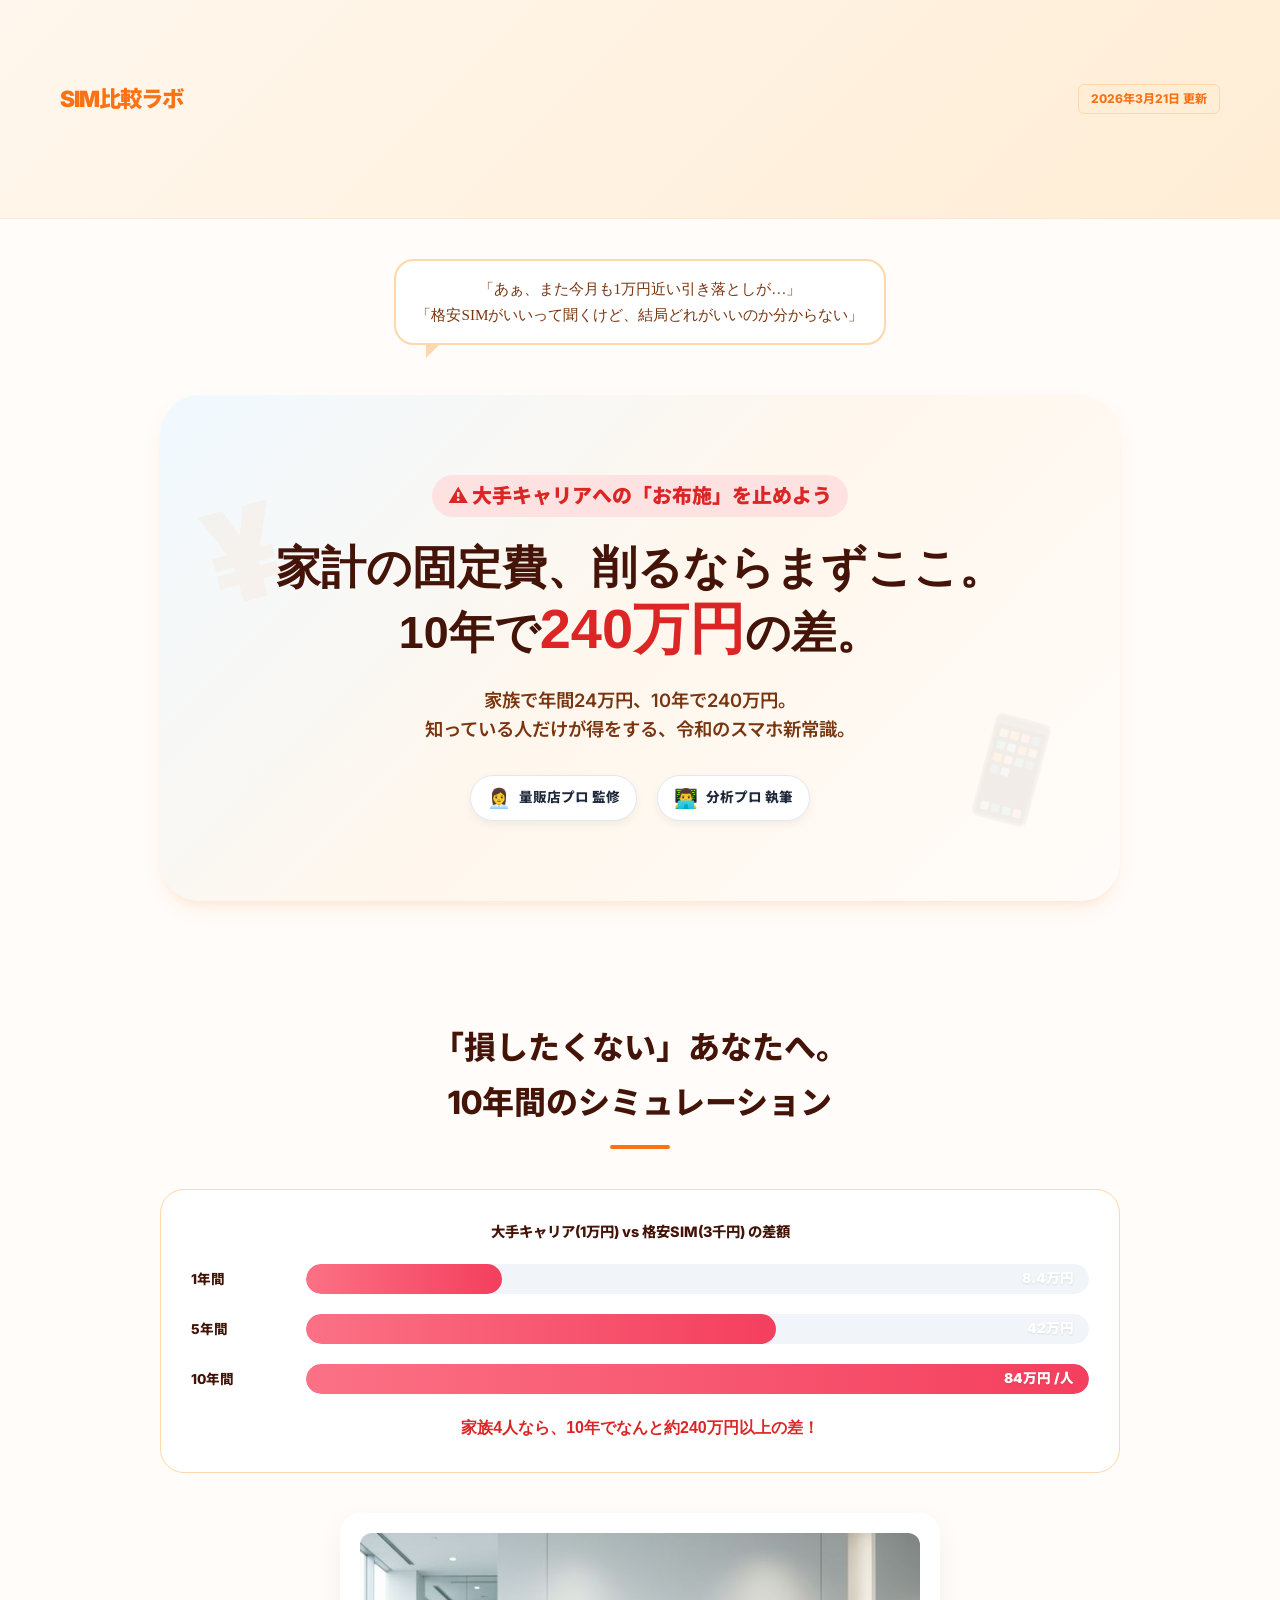
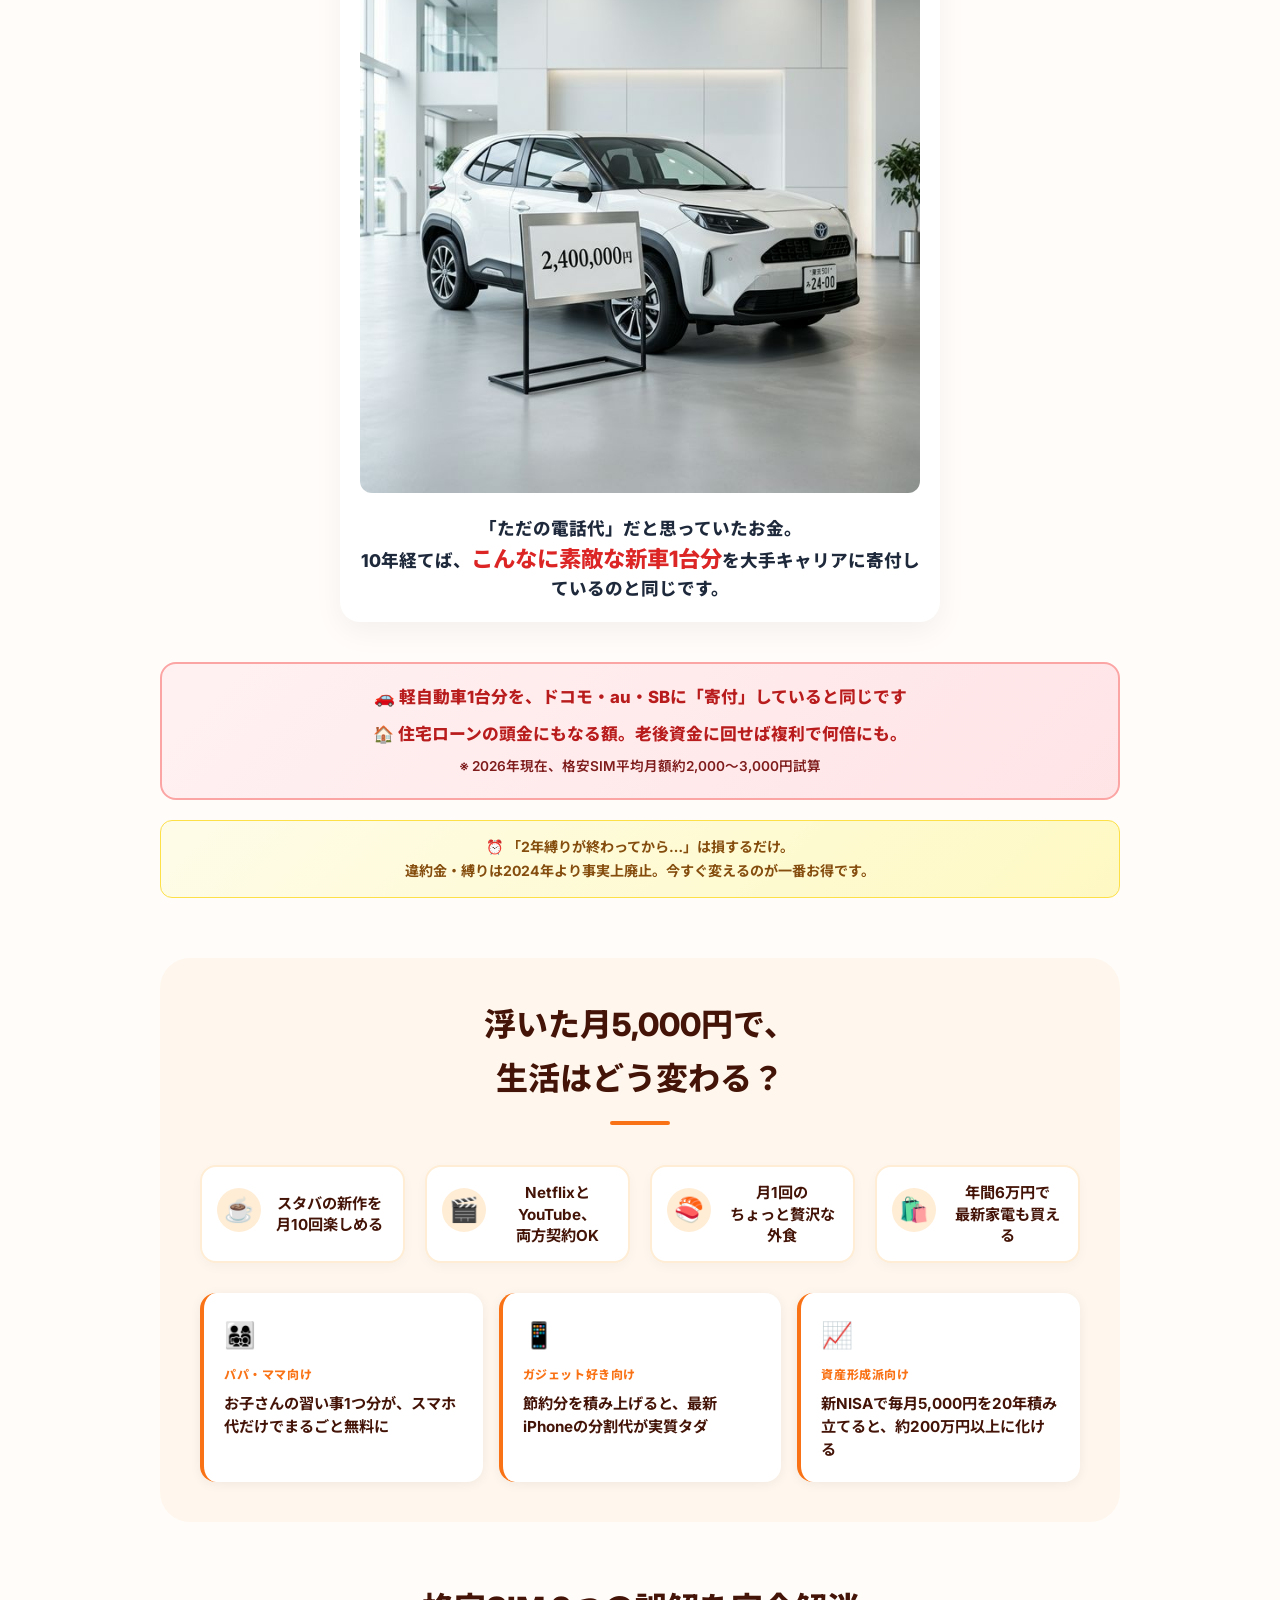
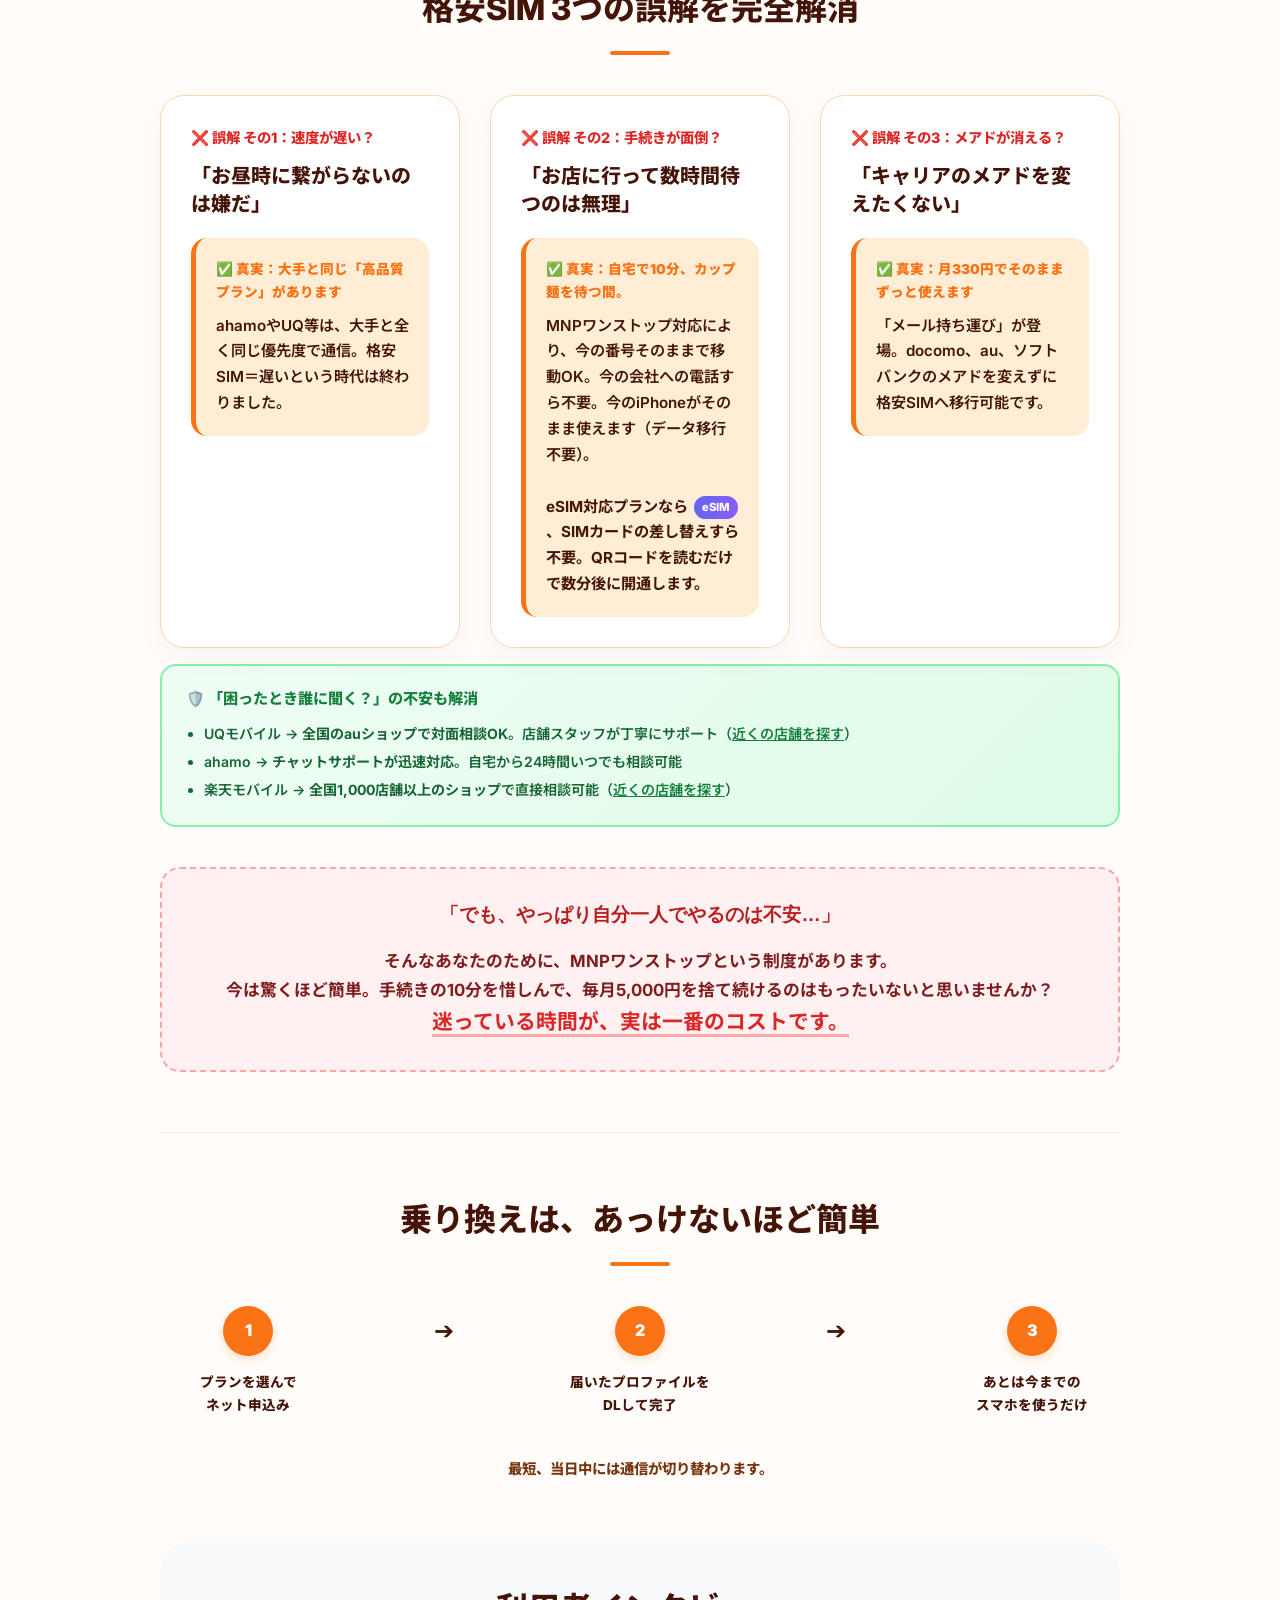
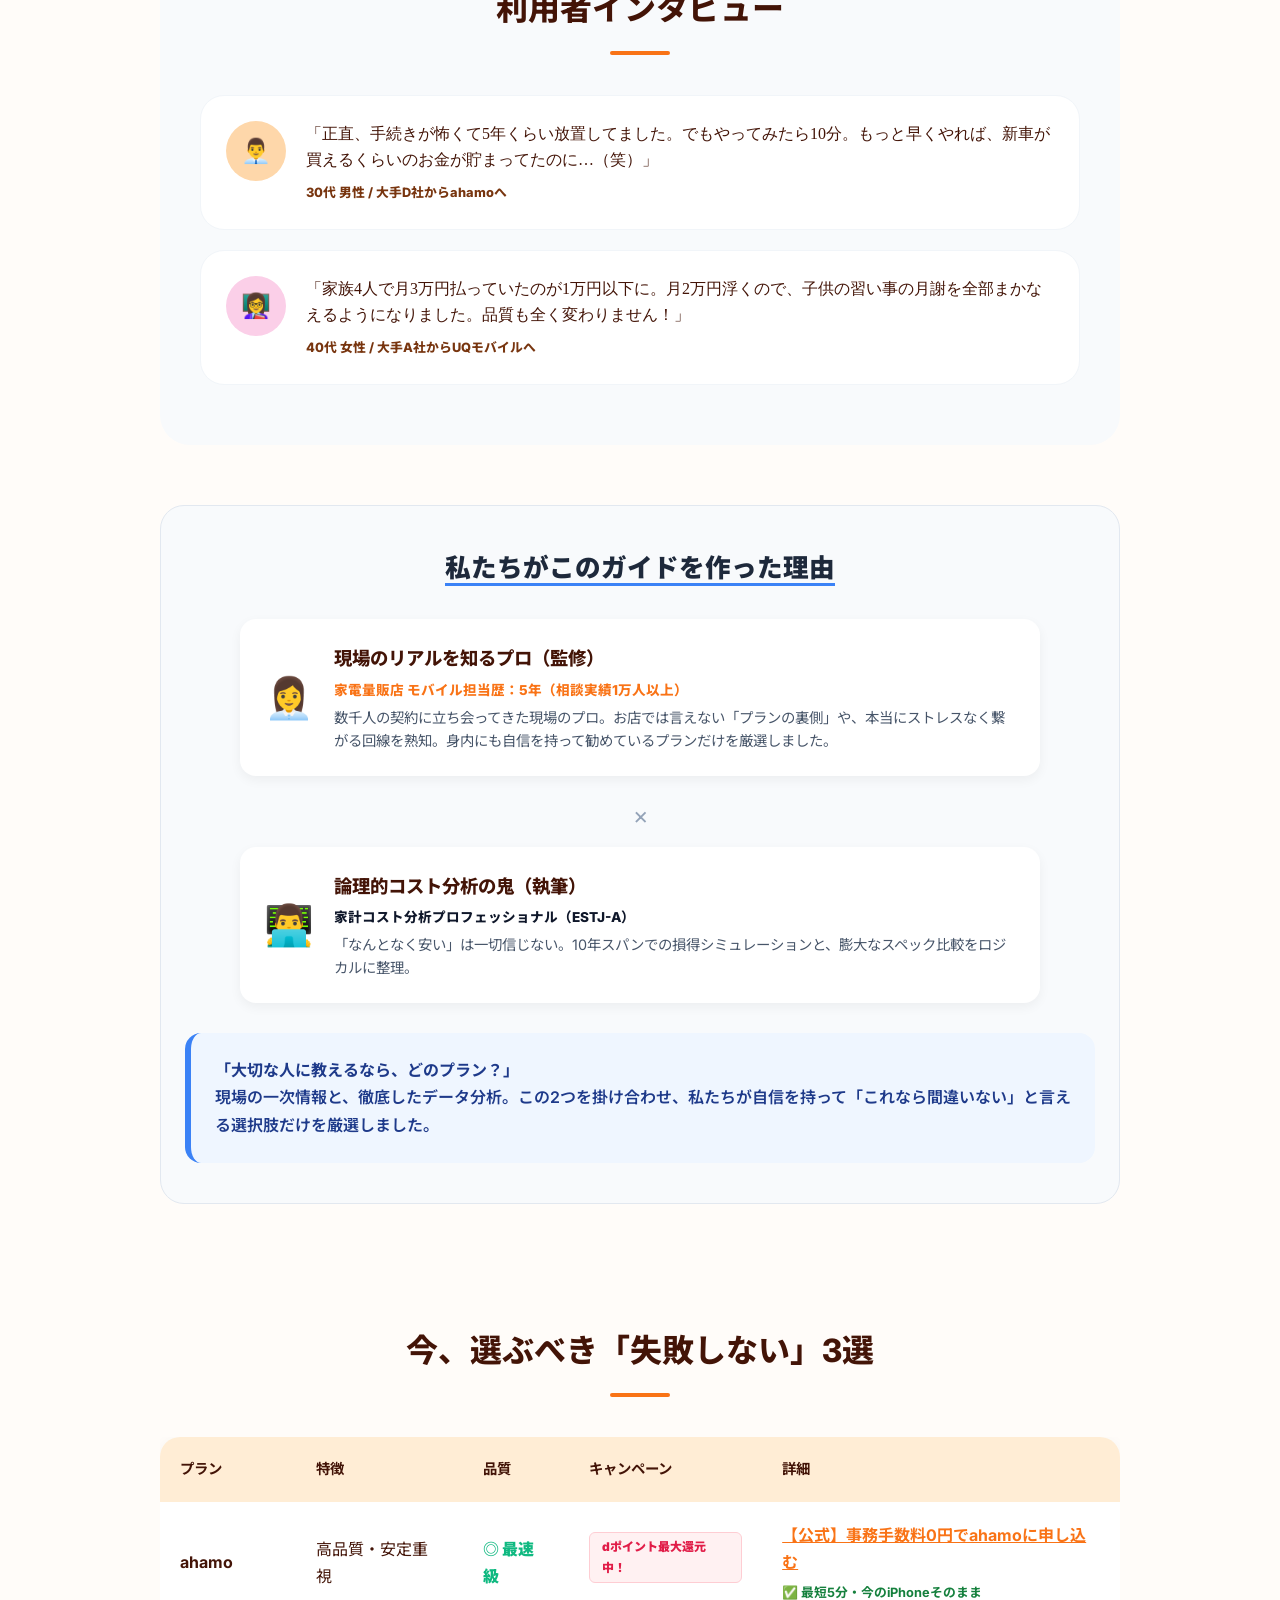
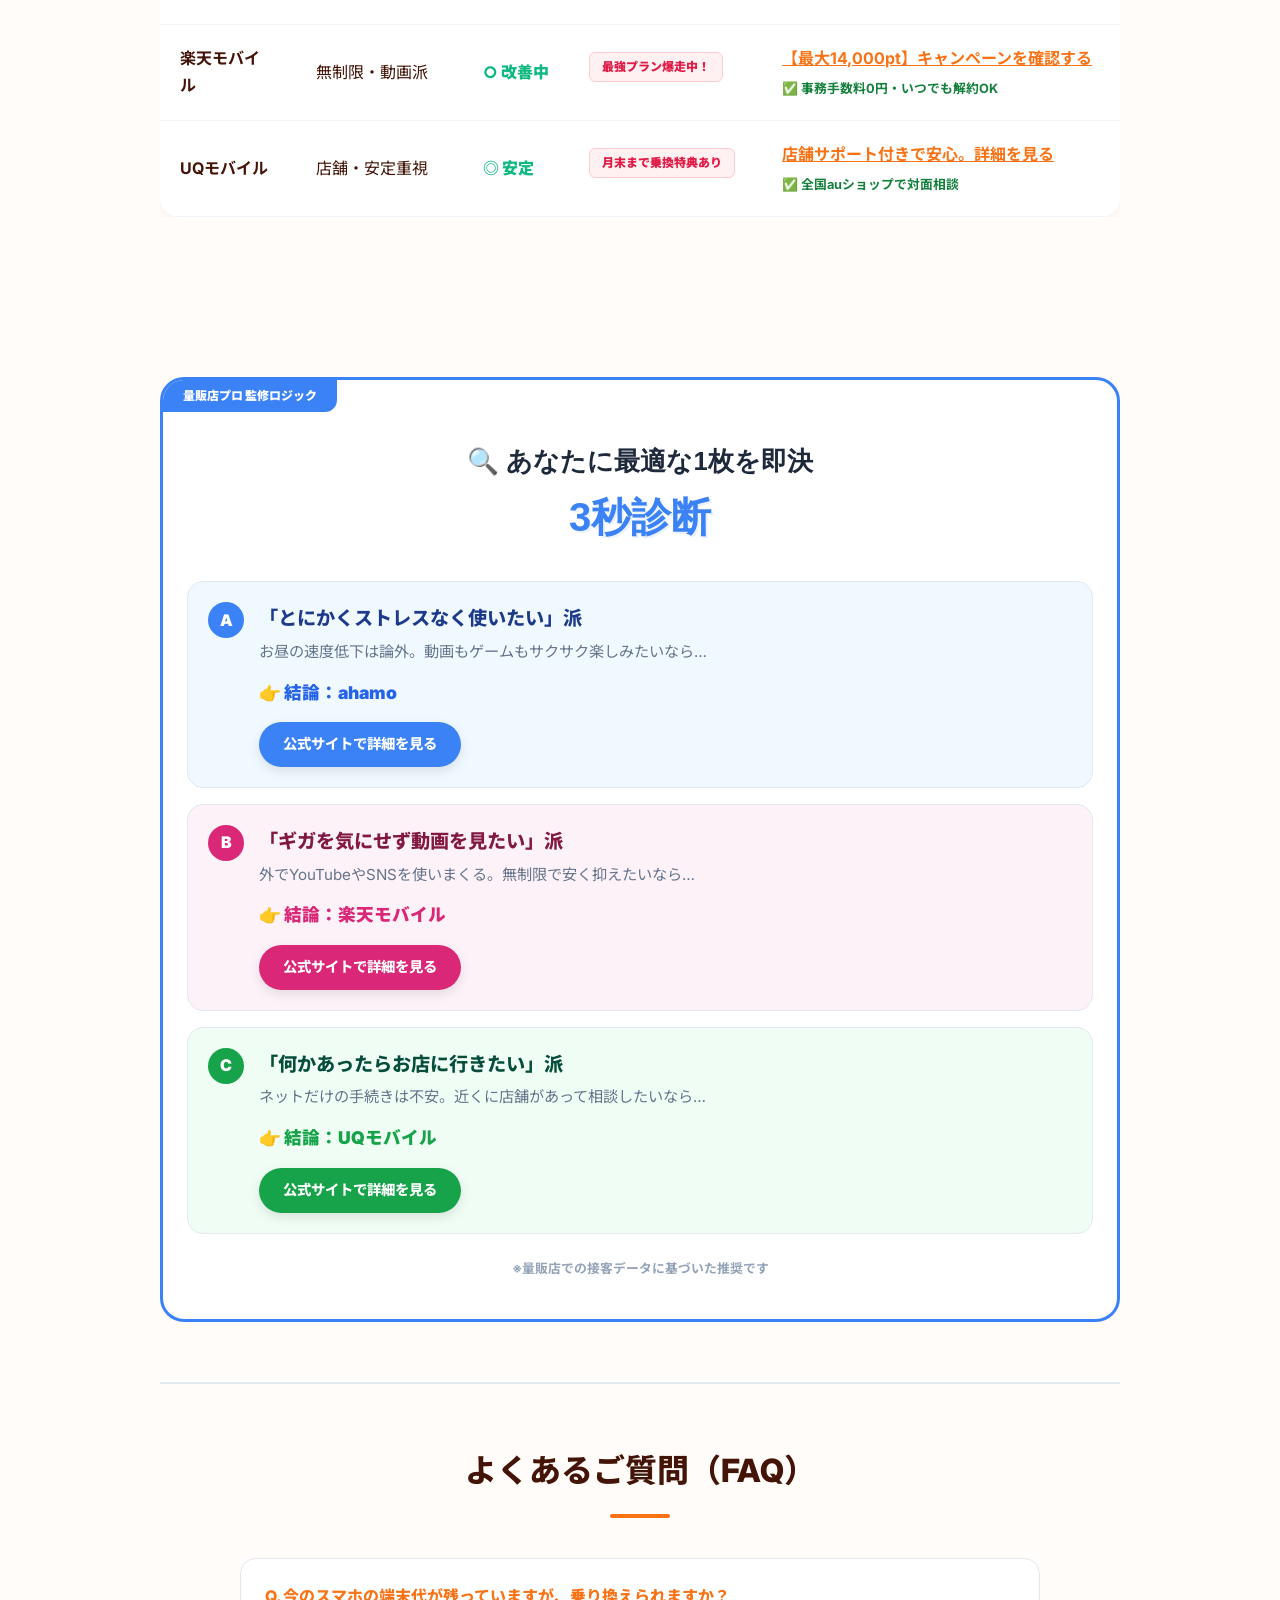
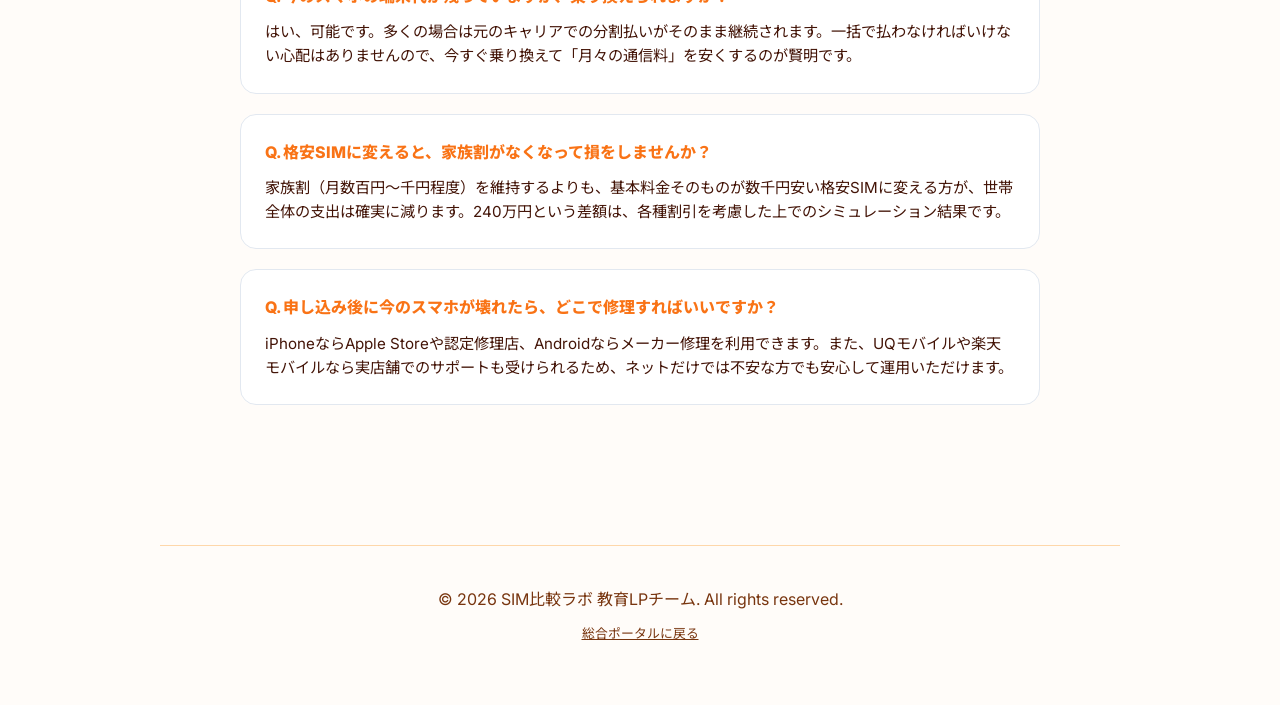
==== commit 922064a1: "Education LP 最終ブラッシュアップ" ====
--- a/education_lp.html
+++ b/education_lp.html
@@ -3,7 +3,7 @@
 <head>
     <meta charset="UTF-8">
     <meta name="viewport" content="width=device-width, initial-scale=1.0">
-    <title>そのスマホ代、一生払い続けますか？ | SIM比較ラボ</title>
+    <title>年間240万円の損を止める。知っている人だけが得をするスマホ新常識 | SIM比較ラボ</title>
     <meta name="description" content="大手キャリアへの「お布施」を止めよう。家族4人なら10年で240万円の差。格安SIMへの誤解を解消し、あなたに合ったプランを3秒で診断。">
     <link rel="preconnect" href="https://fonts.googleapis.com">
     <link rel="preconnect" href="https://fonts.gstatic.com" crossorigin>
@@ -290,33 +290,35 @@
             gap: 15px;
         }
         .diag-card-pro:hover {
-            transform: translateY(-3px);
-            box-shadow: 0 10px 20px rgba(59, 130, 246, 0.1);
+            transform: translateY(-5px);
+            box-shadow: 0 15px 30px rgba(59, 130, 246, 0.15);
             border-color: #3b82f6;
+            background-color: #f8fafc !important;
         }
         .diag-letter {
             background: #3b82f6;
             color: white;
             border-radius: 50%;
-            width: 28px;
-            height: 28px;
+            width: 36px;
+            height: 36px;
             display: flex;
             align-items: center;
             justify-content: center;
             flex-shrink: 0;
-            font-size: 14px;
+            font-size: 16px;
             font-weight: 900;
         }
-        .diag-res-title { font-size: 1.1rem; font-weight: 800; margin-bottom: 4px; }
-        .diag-res-desc { font-size: 0.88rem; color: #64748b; line-height: 1.5; margin: 0; }
-        .diag-res-final { margin-top: 12px; font-weight: 900; color: #2563eb; }
+        .diag-res-title { font-size: 1.2rem; font-weight: 800; margin-bottom: 6px; transition: color 0.2s; }
+        .diag-card-pro:hover .diag-res-title { color: #2563eb; }
+        .diag-res-desc { font-size: 0.95rem; color: #64748b; line-height: 1.5; margin: 0; }
+        .diag-res-final { margin-top: 14px; font-weight: 900; color: #2563eb; font-size: 1.1rem; }
     </style>
 </head>
 <body>
     <header>
         <div class="header-inner">
             <a href="index.html" class="logo-text">SIM比較ラボ</a>
-            <div class="update-badge">2026年3月最新ガイド</div>
+            <div class="update-badge">2026年3月21日 更新</div>
         </div>
     </header>
 
@@ -333,13 +335,24 @@
         <section class="lp-hero">
             <span class="crisis-text">⚠️ 大手キャリアへの「お布施」を止めよう</span>
             <h1 style="font-size: 2.8rem; line-height: 1.2; margin-bottom: 24px;" class="font-impact">
-                そのスマホ代、<br>
-                一生<span class="marker-yellow">「お布施」</span>し続けますか？
+                家計の固定費、削るならまずここ。<br>
+                10年で<span class="text-danger" style="font-size: 3.5rem;">240万円</span>の差。
             </h1>
             <p style="font-size: 1.15rem; color: var(--text-muted); font-weight: 600; line-height: 1.6;">
-                「安かろう悪かろう」はもう過去の話。<br>
-                賢い人が始めている、令和のスマホ新常識。
+                家族で年間24万円、10年で240万円。<br>
+                知っている人だけが得をする、令和のスマホ新常識。
             </p>
+            <!-- ★ NEW: Branding / Credit Icons -->
+            <div style="margin-top: 30px; display: flex; align-items: center; justify-content: center; gap: 20px;">
+                <div style="display: flex; align-items: center; gap: 8px; background: white; padding: 6px 16px; border-radius: 100px; box-shadow: 0 4px 10px rgba(0,0,0,0.05); border: 1px solid #e2e8f0;">
+                    <span style="font-size: 1.2rem;">👩‍💼</span>
+                    <span style="font-size: 0.85rem; font-weight: 800; color: #1e293b;">量販店プロ 監修</span>
+                </div>
+                <div style="display: flex; align-items: center; gap: 8px; background: white; padding: 6px 16px; border-radius: 100px; box-shadow: 0 4px 10px rgba(0,0,0,0.05); border: 1px solid #e2e8f0;">
+                    <span style="font-size: 1.2rem;">👨‍💻</span>
+                    <span style="font-size: 0.85rem; font-weight: 800; color: #1e293b;">分析プロ 執筆</span>
+                </div>
+            </div>
         </section>
 
         <!-- ★ IMPROVEMENT 1: Enhanced Loss Visualization -->
@@ -374,6 +387,14 @@
                     家族4人なら、10年でなんと約240万円以上の差！
                 </p>
             </div>
+            <!-- ★ NEW: 視覚的なインパクト（新車との対比） -->
+            <div style="margin: 40px auto; max-width: 600px; background: white; padding: 20px; border-radius: 20px; box-shadow: 0 10px 30px rgba(0,0,0,0.05); text-align: center;">
+                <img src="img/car.png" alt="240万円の新車" style="width: 100%; border-radius: 12px; margin-bottom: 15px;">
+                <p style="font-size: 1.1rem; font-weight: 800; color: #1e293b; line-height: 1.5;">
+                    「ただの電話代」だと思っていたお金。<br>
+                    10年経てば、<span class="text-danger" style="font-size: 1.4rem;">こんなに素敵な新車1台分</span>を大手キャリアに寄付しているのと同じです。
+                </p>
+            </div>
             <!-- ★ NEW: 人生の大きな支出との対比 -->
             <div class="edu-loss-analogy">
                 <p>🚗 軽自動車1台分を、ドコモ・au・SBに「寄付」していると同じです</p>
@@ -465,10 +486,21 @@
             <div class="support-highlight">
                 <div class="support-title">🛡️ 「困ったとき誰に聞く？」の不安も解消</div>
                 <ul>
-                    <li>UQモバイル → <strong>全国のauショップで対面相談OK</strong>。店舗スタッフが丁寧にサポート</li>
+                    <li>UQモバイル → <strong>全国のauショップで対面相談OK</strong>。店舗スタッフが丁寧にサポート（<a href="https://www.uqwimax.jp/shoplist/" target="_blank" style="color: #15803d; text-decoration: underline;">近くの店舗を探す</a>）</li>
                     <li>ahamo → <strong>チャットサポートが迅速対応</strong>。自宅から24時間いつでも相談可能</li>
-                    <li>楽天モバイル → <strong>全国1,000店舗以上のショップ</strong>で直接相談が可能</li>
+                    <li>楽天モバイル → <strong>全国1,000店舗以上のショップ</strong>で直接相談可能（<a href="https://network.mobile.rakuten.co.jp/shop/" target="_blank" style="color: #15803d; text-decoration: underline;">近くの店舗を探す</a>）</li>
                 </ul>
+            </div>
+            <!-- ★ NEW: 背中を押す一言 -->
+            <div style="margin-top: 40px; text-align: center; background: #fff1f2; padding: 30px; border-radius: 20px; border: 2px dashed #fca5a5;">
+                <p style="font-size: 1.2rem; font-weight: 900; color: #b91c1c; margin-bottom: 15px;" class="font-impact">
+                    「でも、やっぱり自分一人でやるのは不安…」
+                </p>
+                <p style="font-size: 1.05rem; font-weight: 700; color: #7f1d1d; line-height: 1.7;">
+                    そんなあなたのために、MNPワンストップという制度があります。<br>
+                    今は驚くほど簡単。手続きの10分を惜しんで、毎月5,000円を捨て続けるのはもったいないと思いませんか？<br>
+                    <span style="font-size: 1.3rem; color: #dc2626; border-bottom: 3px solid #fca5a5;">迷っている時間が、実は一番のコストです。</span>
+                </p>
             </div>
         </section>
 
@@ -525,9 +557,9 @@
                     <div class="author-emoji">👩‍💼</div>
                     <div>
                         <h3 class="author-name">現場のリアルを知るプロ（監修）</h3>
-                        <p class="author-title">大手量販店 モバイル担当歴：約5年</p>
+                        <p class="author-title">家電量販店 モバイル担当歴：5年（相談実績1万人以上）</p>
                         <p class="author-desc">
-                            数千人の契約に立ち会ってきた現場のプロ。「お店では言えないプランの裏側」や、本当にストレスなく繋がる回線を熟知。
+                            数千人の契約に立ち会ってきた現場のプロ。お店では言えない「プランの裏側」や、本当にストレスなく繋がる回線を熟知。身内にも自信を持って勧めているプランだけを厳選しました。
                         </p>
                     </div>
                 </div>
@@ -574,8 +606,8 @@
                             <td><span class="check-green">◎ 最速級</span></td>
                             <td><span class="urgency-badge">dポイント最大還元中！</span></td>
                             <td>
-                                <a href="https://px.a8.net/svt/ejp?a8mat=4AZIOE+OEX7M+4TIO+626XU" style="color: var(--primary); font-weight: bold;">今の支払いと比べる</a>
-                                <span class="cta-micro-copy">✅ 事務手数料無料・最短5分</span>
+                                <a href="https://px.a8.net/svt/ejp?a8mat=4AZIOE+OEX7M+4TIO+626XU" style="color: var(--primary); font-weight: bold;">【公式】事務手数料0円でahamoに申し込む</a>
+                                <span class="cta-micro-copy">✅ 最短5分・今のiPhoneそのまま</span>
                             </td>
                         </tr>
                         <tr>
@@ -584,8 +616,8 @@
                             <td><span class="check-green">○ 改善中</span></td>
                             <td><span class="urgency-badge">最強プラン爆走中！</span></td>
                             <td>
-                                <a href="https://network.mobile.rakuten.co.jp/" style="color: var(--primary); font-weight: bold;">診断だけしてみる</a>
-                                <span class="cta-micro-copy">✅ 違約金なし・いつでも解約OK</span>
+                                <a href="https://network.mobile.rakuten.co.jp/" style="color: var(--primary); font-weight: bold;">【最大14,000pt】キャンペーンを確認する</a>
+                                <span class="cta-micro-copy">✅ 事務手数料0円・いつでも解約OK</span>
                             </td>
                         </tr>
                         <tr>
@@ -594,8 +626,8 @@
                             <td><span class="check-green">◎ 安定</span></td>
                             <td><span class="urgency-badge">月末まで乗換特典あり</span></td>
                             <td>
-                                <a href="https://www.uqwimax.jp/mobile/plan/cwcp/" style="color: var(--primary); font-weight: bold;">auショップで相談する</a>
-                                <span class="cta-micro-copy">✅ 全国auショップ対応</span>
+                                <a href="https://www.uqwimax.jp/mobile/plan/cwcp/" style="color: var(--primary); font-weight: bold;">店舗サポート付きで安心。詳細を見る</a>
+                                <span class="cta-micro-copy">✅ 全国auショップで対面相談</span>
                             </td>
                         </tr>
                     </tbody>
@@ -610,8 +642,8 @@
                     <div class="plan-quality">◎ 最速級</div>
                     <span class="urgency-badge">dポイント最大還元中！</span>
                     <div class="mobile-cta-wrap">
-                        <a href="https://px.a8.net/svt/ejp?a8mat=4AZIOE+OEX7M+4TIO+626XU" class="mobile-cta-btn">今の支払いと比べてみる →</a>
-                        <span class="cta-micro-copy" style="text-align:center;">✅ 事務手数料無料・最短5分で申し込み完了</span>
+                        <a href="https://px.a8.net/svt/ejp?a8mat=4AZIOE+OEX7M+4TIO+626XU" class="mobile-cta-btn">【公式】事務手数料0円で申し込む →</a>
+                        <span class="cta-micro-copy" style="text-align:center;">✅ 最短5分・今のiPhoneそのまま</span>
                     </div>
                 </div>
                 <div class="mobile-plan-card">
@@ -620,8 +652,8 @@
                     <div class="plan-quality">○ 改善中</div>
                     <span class="urgency-badge">最強プラン爆走中！</span>
                     <div class="mobile-cta-wrap">
-                        <a href="https://network.mobile.rakuten.co.jp/" class="mobile-cta-btn">診断だけしてみる →</a>
-                        <span class="cta-micro-copy" style="text-align:center;">✅ 違約金なし・いつでも解約OK</span>
+                        <a href="https://network.mobile.rakuten.co.jp/" class="mobile-cta-btn">【最大14,000pt】還元を受ける →</a>
+                        <span class="cta-micro-copy" style="text-align:center;">✅ 事務手数料0円・いつでも解約OK</span>
                     </div>
                 </div>
                 <div class="mobile-plan-card">
@@ -630,7 +662,7 @@
                     <div class="plan-quality">◎ 安定</div>
                     <span class="urgency-badge">月末まで乗換特典あり</span>
                     <div class="mobile-cta-wrap">
-                        <a href="https://www.uqwimax.jp/mobile/plan/cwcp/" class="mobile-cta-btn">auショップで相談する →</a>
+                        <a href="https://www.uqwimax.jp/mobile/plan/cwcp/" class="mobile-cta-btn">店舗サポート付きで安心。詳細へ →</a>
                         <span class="cta-micro-copy" style="text-align:center;">✅ 全国auショップで対面サポート</span>
                     </div>
                 </div>
@@ -641,37 +673,46 @@
         <section class="pro-diag-container">
             <div class="pro-badge">量販店プロ 監修ロジック</div>
             <h2 style="text-align: center; color: #1e293b; font-size: 1.6rem; margin-top: 20px; margin-bottom: 30px;" class="font-impact">
-                🔍 あなたに最適な1枚は？<br><span style="color: #3b82f6; font-size: 2.2rem;">3秒診断</span>
+                🔍 あなたに最適な1枚を即決<br><span style="color: #3b82f6; font-size: 2.5rem; text-shadow: 2px 2px 0 rgba(59, 130, 246, 0.1);">3秒診断</span>
             </h2>
 
             <div class="diag-cards">
                 <!-- Option A -->
                 <div class="diag-card-pro" style="background: #f0f9ff;" onclick="location.href='https://px.a8.net/svt/ejp?a8mat=4AZIOE+OEX7M+4TIO+626XU'">
                     <span class="diag-letter">A</span>
-                    <div>
+                    <div style="flex: 1;">
                         <h3 class="diag-res-title" style="color: #1e3a8a;">「とにかくストレスなく使いたい」派</h3>
                         <p class="diag-res-desc">お昼の速度低下は論外。動画もゲームもサクサク楽しみたいなら…</p>
                         <div class="diag-res-final">👉 結論：ahamo</div>
+                        <div style="margin-top: 15px;">
+                            <span class="cta-btn-pro">公式サイトで詳細を見る</span>
+                        </div>
                     </div>
                 </div>
 
                 <!-- Option B -->
                 <div class="diag-card-pro" style="background: #fdf2f8;" onclick="location.href='https://network.mobile.rakuten.co.jp/'">
                     <span class="diag-letter" style="background: #db2777;">B</span>
-                    <div>
+                    <div style="flex: 1;">
                         <h3 class="diag-res-title" style="color: #831843;">「ギガを気にせず動画を見たい」派</h3>
                         <p class="diag-res-desc">外でYouTubeやSNSを使いまくる。無制限で安く抑えたいなら…</p>
                         <div class="diag-res-final" style="color: #db2777;">👉 結論：楽天モバイル</div>
+                        <div style="margin-top: 15px;">
+                            <span class="cta-btn-pro" style="background: #db2777;">公式サイトで詳細を見る</span>
+                        </div>
                     </div>
                 </div>
 
                 <!-- Option C -->
                 <div class="diag-card-pro" style="background: #f0fdf4;" onclick="location.href='https://www.uqwimax.jp/mobile/plan/cwcp/'">
                     <span class="diag-letter" style="background: #16a34a;">C</span>
-                    <div>
+                    <div style="flex: 1;">
                         <h3 class="diag-res-title" style="color: #064e3b;">「何かあったらお店に行きたい」派</h3>
                         <p class="diag-res-desc">ネットだけの手続きは不安。近くに店舗があって相談したいなら…</p>
                         <div class="diag-res-final" style="color: #16a34a;">👉 結論：UQモバイル</div>
+                        <div style="margin-top: 15px;">
+                            <span class="cta-btn-pro" style="background: #16a34a;">公式サイトで詳細を見る</span>
+                        </div>
                     </div>
                 </div>
             </div>
@@ -679,6 +720,31 @@
             <p style="text-align: center; font-size: 0.8rem; color: #94a3b8; margin-top: 24px; font-weight: 700;">
                 ※量販店での接客データに基づいた推奨です
             </p>
+        </section>
+
+        <!-- ★ NEW: FAQセクション -->
+        <section class="edu-section" style="border-top: 2px solid #e2e8f0; padding-top: 60px;">
+            <h2 class="edu-title">よくあるご質問（FAQ）</h2>
+            <div style="max-width: 800px; margin: 0 auto; display: flex; flex-direction: column; gap: 20px;">
+                <div style="background: white; padding: 24px; border-radius: 16px; border: 1px solid #e2e8f0;">
+                    <p style="font-weight: 800; color: var(--primary); margin-bottom: 10px;">Q. 今のスマホの端末代が残っていますが、乗り換えられますか？</p>
+                    <p style="font-size: 0.95rem; line-height: 1.6; color: var(--text-main);">
+                        はい、可能です。多くの場合は元のキャリアでの分割払いがそのまま継続されます。一括で払わなければいけない心配はありませんので、今すぐ乗り換えて「月々の通信料」を安くするのが賢明です。
+                    </p>
+                </div>
+                <div style="background: white; padding: 24px; border-radius: 16px; border: 1px solid #e2e8f0;">
+                    <p style="font-weight: 800; color: var(--primary); margin-bottom: 10px;">Q. 格安SIMに変えると、家族割がなくなって損をしませんか？</p>
+                    <p style="font-size: 0.95rem; line-height: 1.6; color: var(--text-main);">
+                        家族割（月数百円〜千円程度）を維持するよりも、基本料金そのものが数千円安い格安SIMに変える方が、世帯全体の支出は確実に減ります。240万円という差額は、各種割引を考慮した上でのシミュレーション結果です。
+                    </p>
+                </div>
+                <div style="background: white; padding: 24px; border-radius: 16px; border: 1px solid #e2e8f0;">
+                    <p style="font-weight: 800; color: var(--primary); margin-bottom: 10px;">Q. 申し込み後に今のスマホが壊れたら、どこで修理すればいいですか？</p>
+                    <p style="font-size: 0.95rem; line-height: 1.6; color: var(--text-main);">
+                        iPhoneならApple Storeや認定修理店、Androidならメーカー修理を利用できます。また、UQモバイルや楽天モバイルなら実店舗でのサポートも受けられるため、ネットだけでは不安な方でも安心して運用いただけます。
+                    </p>
+                </div>
+            </div>
         </section>
 
         <footer style="margin-top: 80px; text-align: center; color: var(--text-muted); padding: 40px 0; border-top: 1px solid var(--border-color);">
--- a/style.css
+++ b/style.css
@@ -499,6 +499,23 @@
   }
 }
 
+/* Diagnosis Section Professional CTA */
+.cta-btn-pro {
+    display: inline-block;
+    padding: 10px 24px;
+    background: #3b82f6;
+    color: white;
+    font-weight: 800;
+    font-size: 0.9rem;
+    border-radius: 100px;
+    box-shadow: 0 4px 12px rgba(0,0,0,0.1);
+    transition: all 0.2s;
+}
+.cta-btn-pro:hover {
+    transform: translateY(-2px);
+    filter: brightness(1.1);
+}
+
 /* LP Specific */
 .lp-hero {
   padding: 80px 20px;
@@ -926,7 +943,67 @@
   border: 1px solid #fecdd3;
 }
 
-@media (max-width: 600px) {
+@media (max-width: 640px) {
+  /* Header & Logo */
+  header {
+    padding: 12px 0 !important; /* Global sticky header padding */
+    position: -webkit-sticky !important; /* Safari support */
+    position: sticky !important;
+    top: 0;
+    z-index: 1000;
+  }
+  .header-inner {
+    padding: 0 15px;
+  }
+  .logo-text {
+    font-size: 1.1rem;
+  }
+  .update-badge {
+    padding: 2px 8px;
+    font-size: 0.65rem;
+  }
+
+  /* Hero Section (When header acts as hero) */
+  header.lp-header, 
+  header:not(.sticky-nav) {
+    padding: 40px 0 50px !important; /* Reduce large hero header padding */
+  }
+
+  header h1 {
+    font-size: 1.8rem !important;
+    letter-spacing: -1px;
+    margin-bottom: 15px;
+  }
+
+  .hero-flex {
+    flex-direction: column-reverse; /* Image below text on mobile */
+    gap: 30px;
+    text-align: center;
+  }
+
+  .hero-image {
+    flex: 0 0 auto;
+    width: 180px;
+    margin: 0 auto;
+  }
+  
+  .hero-image img {
+    max-width: 180px;
+  }
+
+  .hero-subline {
+    font-size: 1.1rem;
+  }
+
+  /* Speech Bubble (Edu LP analogy) */
+  .edu-loss-analogy {
+    padding: 15px;
+    margin-top: 15px;
+  }
+  .edu-loss-analogy p {
+    font-size: 0.95rem;
+  }
+
   .step-diagram { flex-direction: column; gap: 30px; }
   .voice-card { flex-direction: column; align-items: center; text-align: center; }
 }
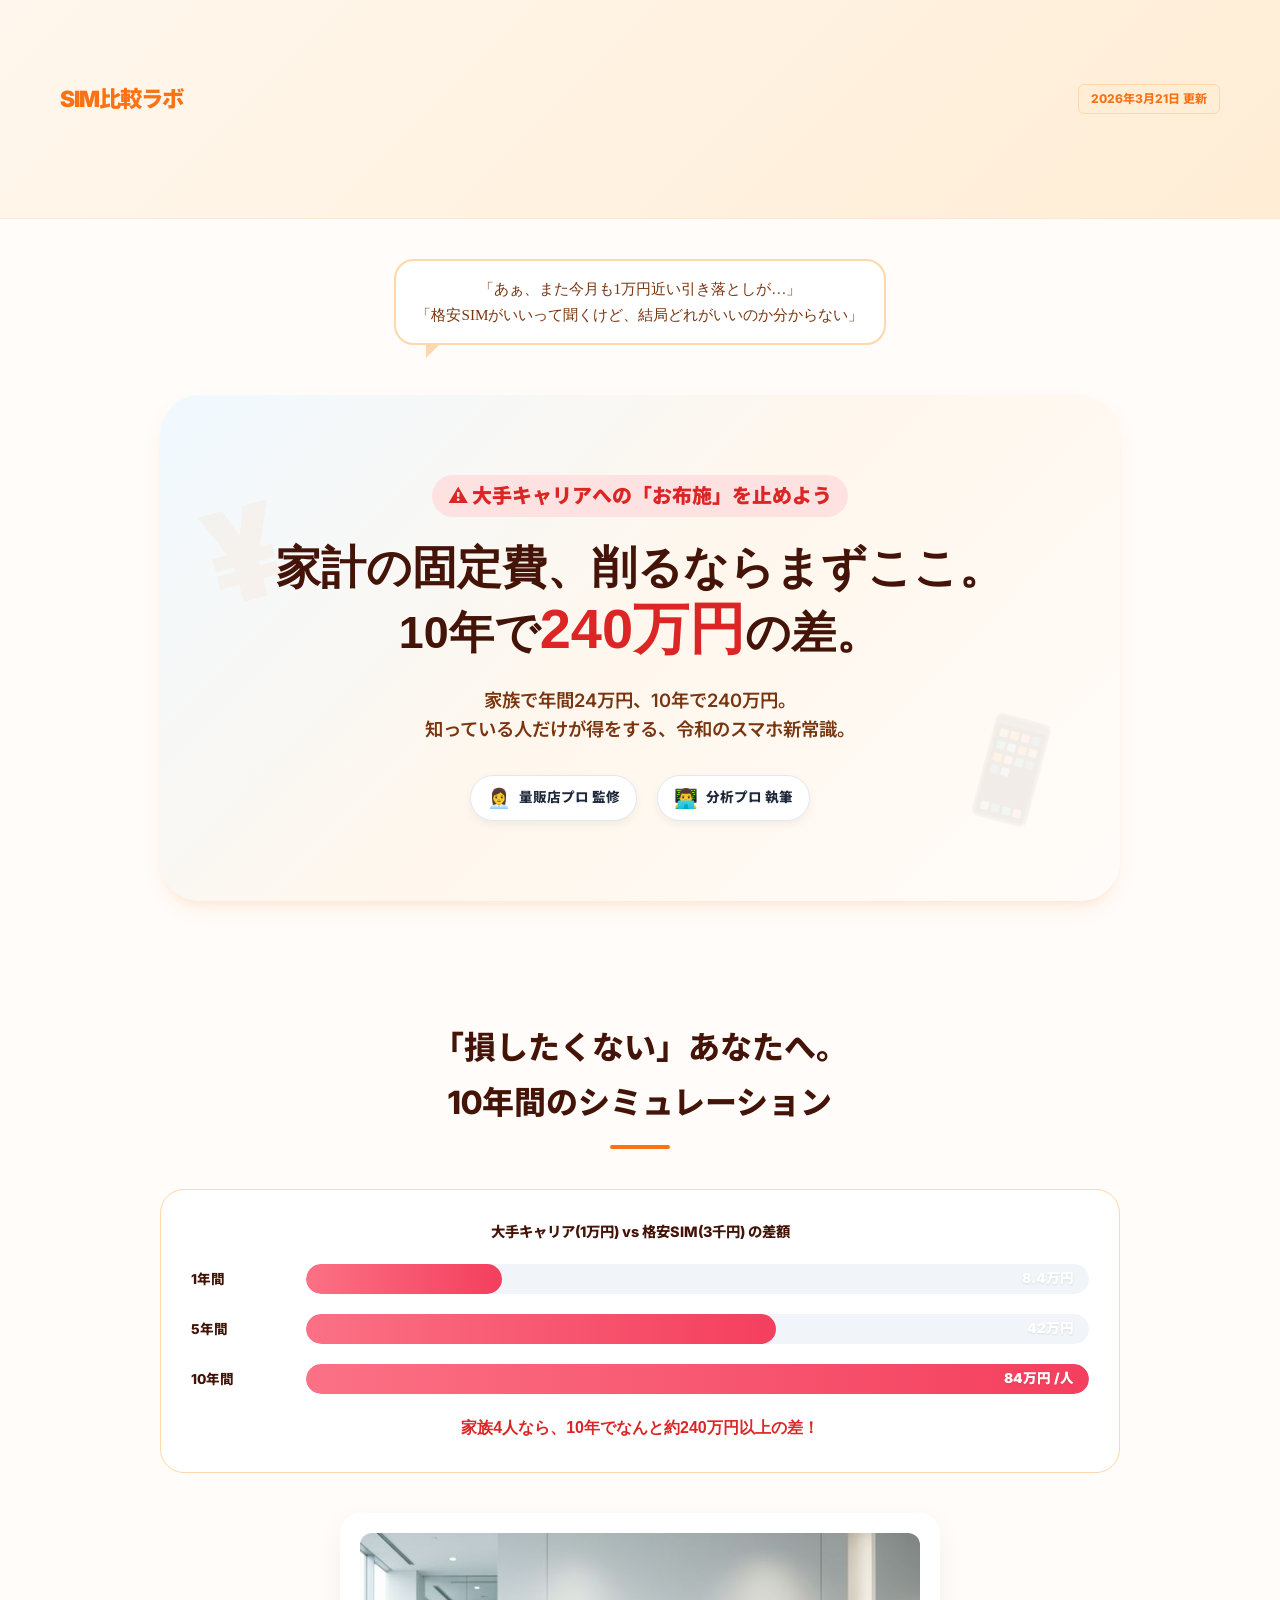
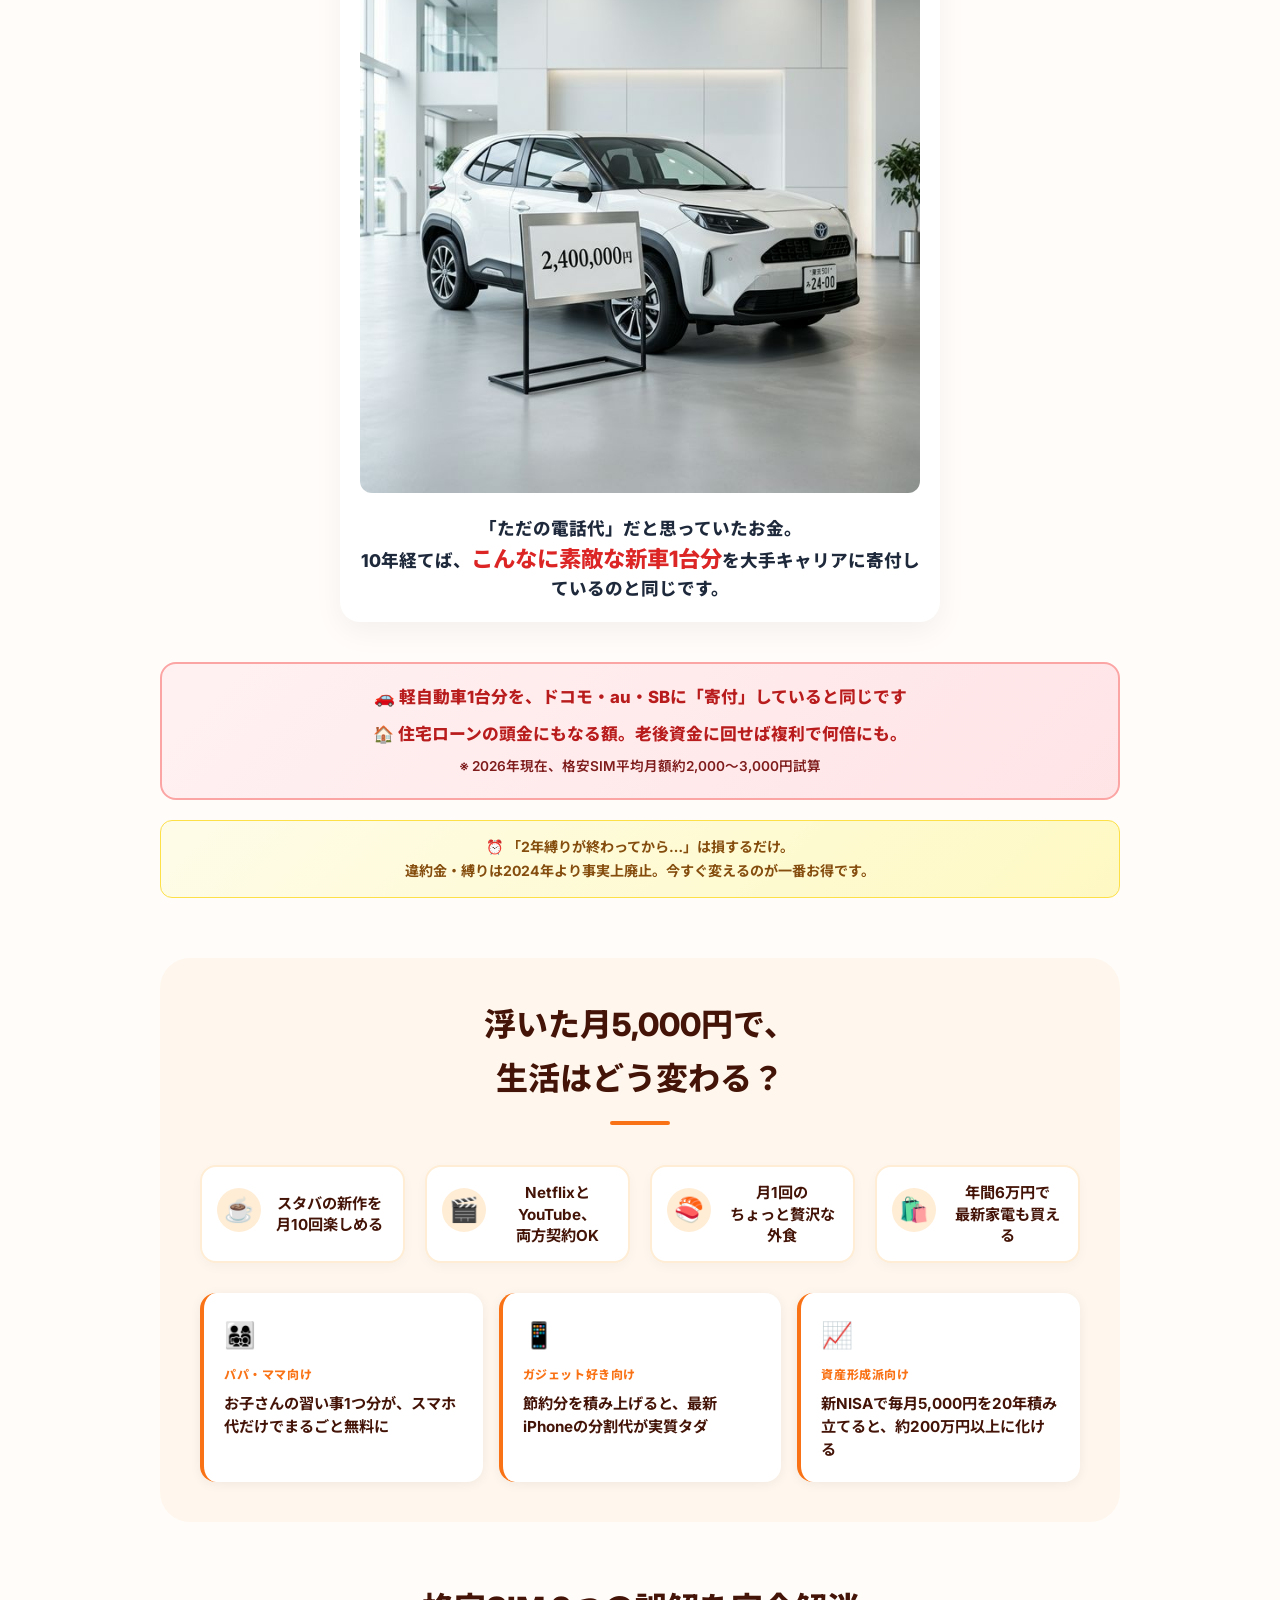
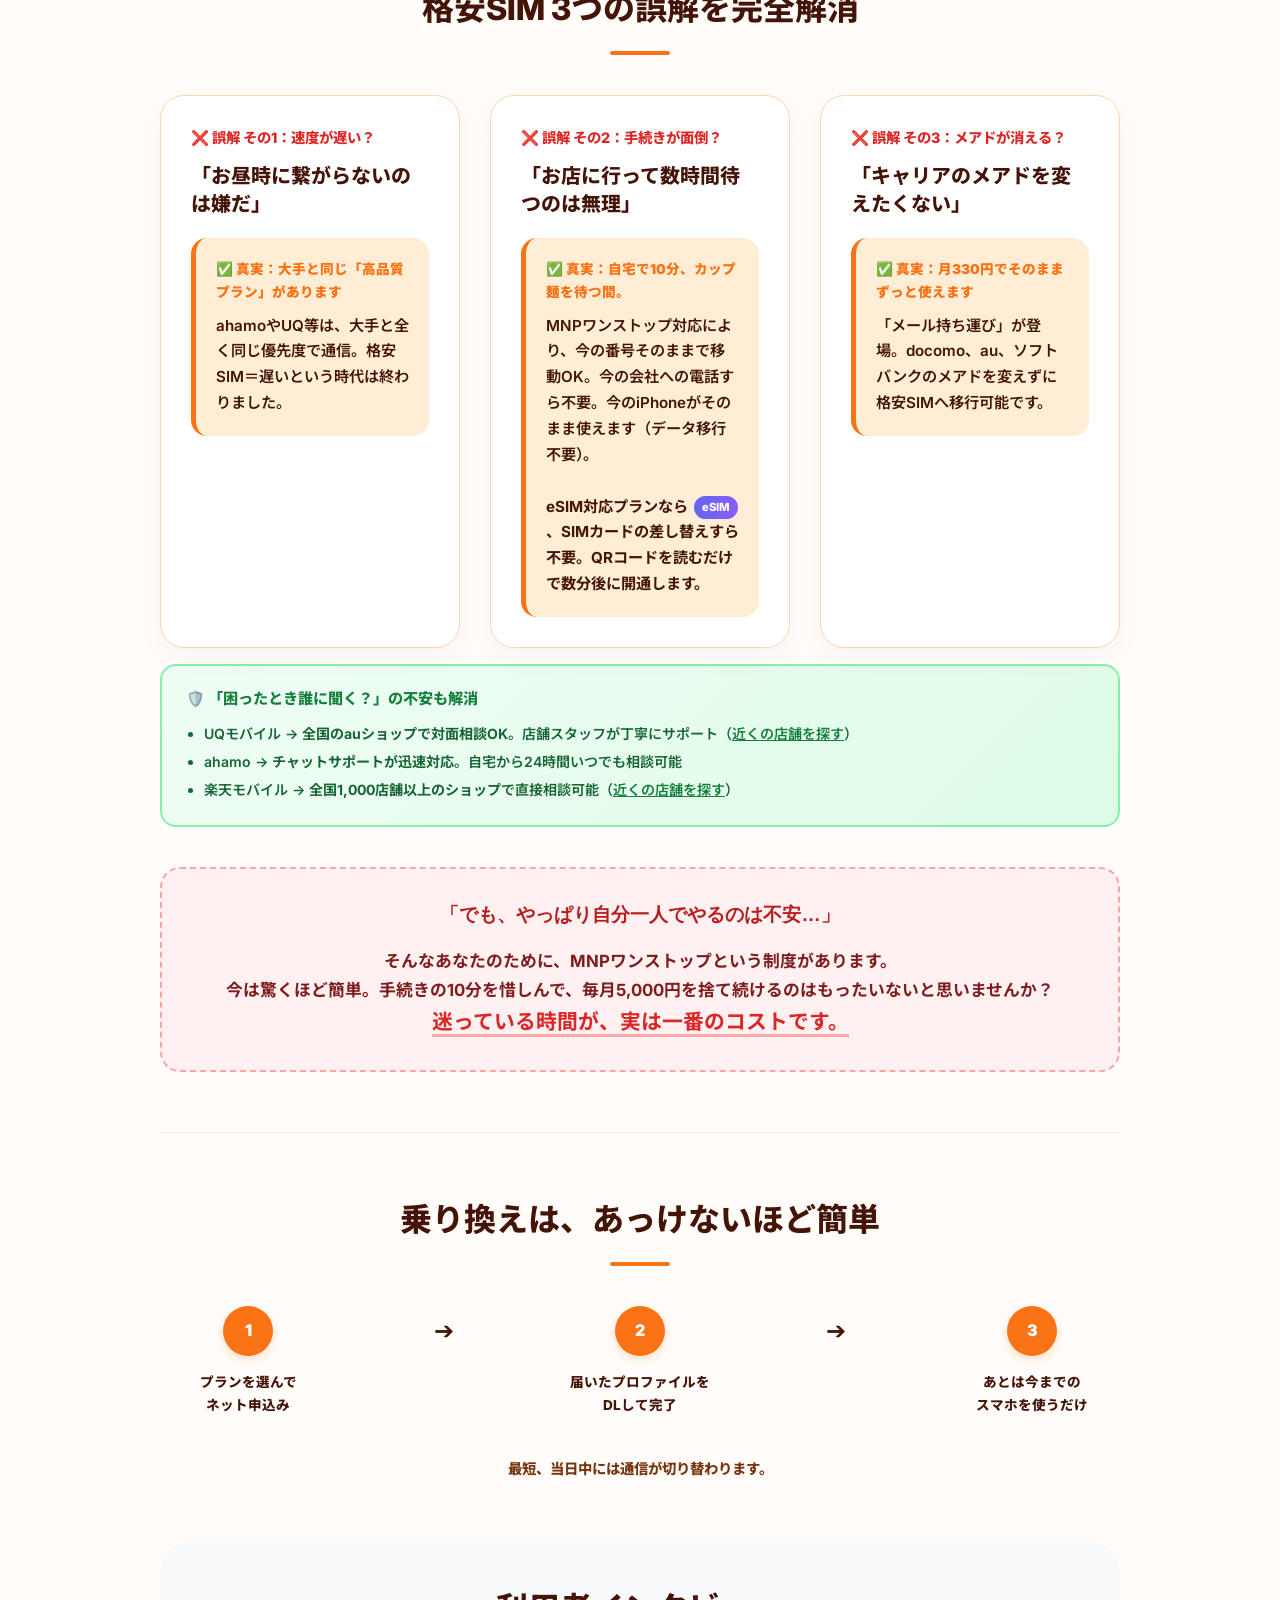
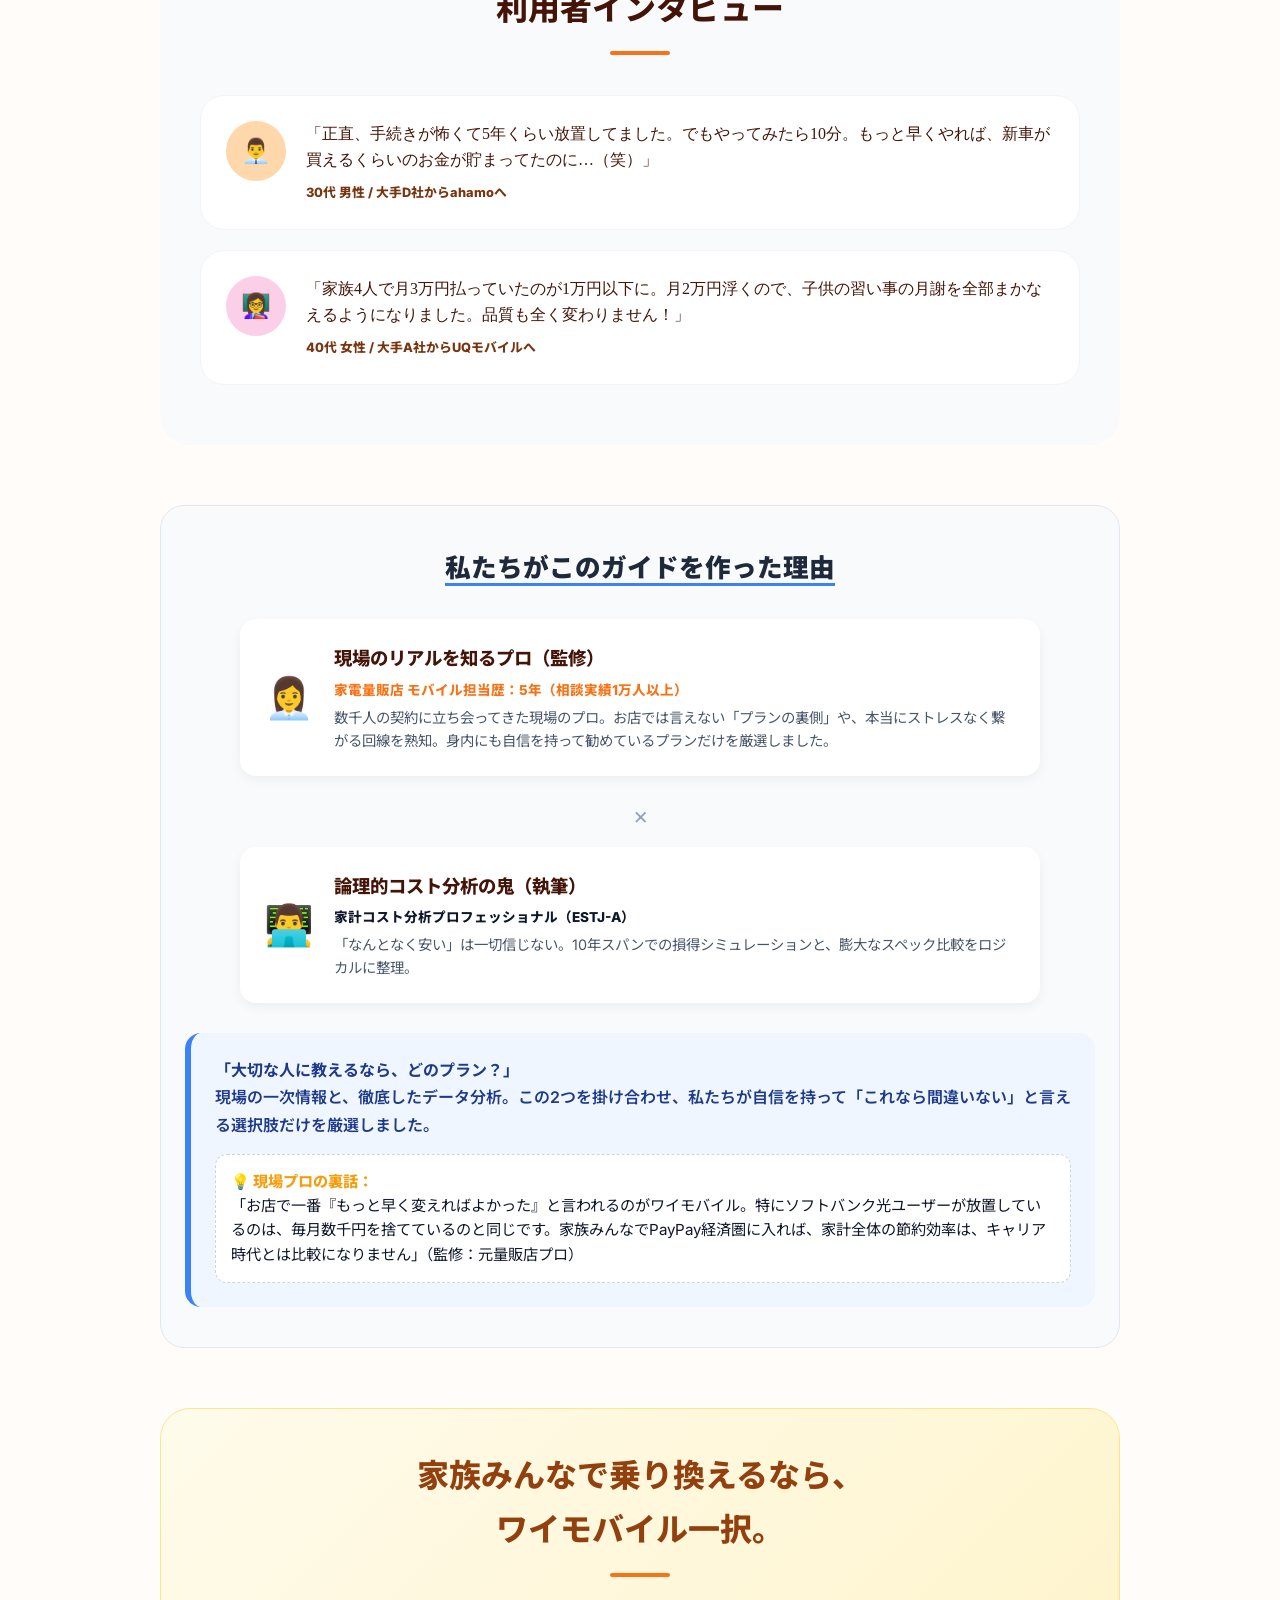
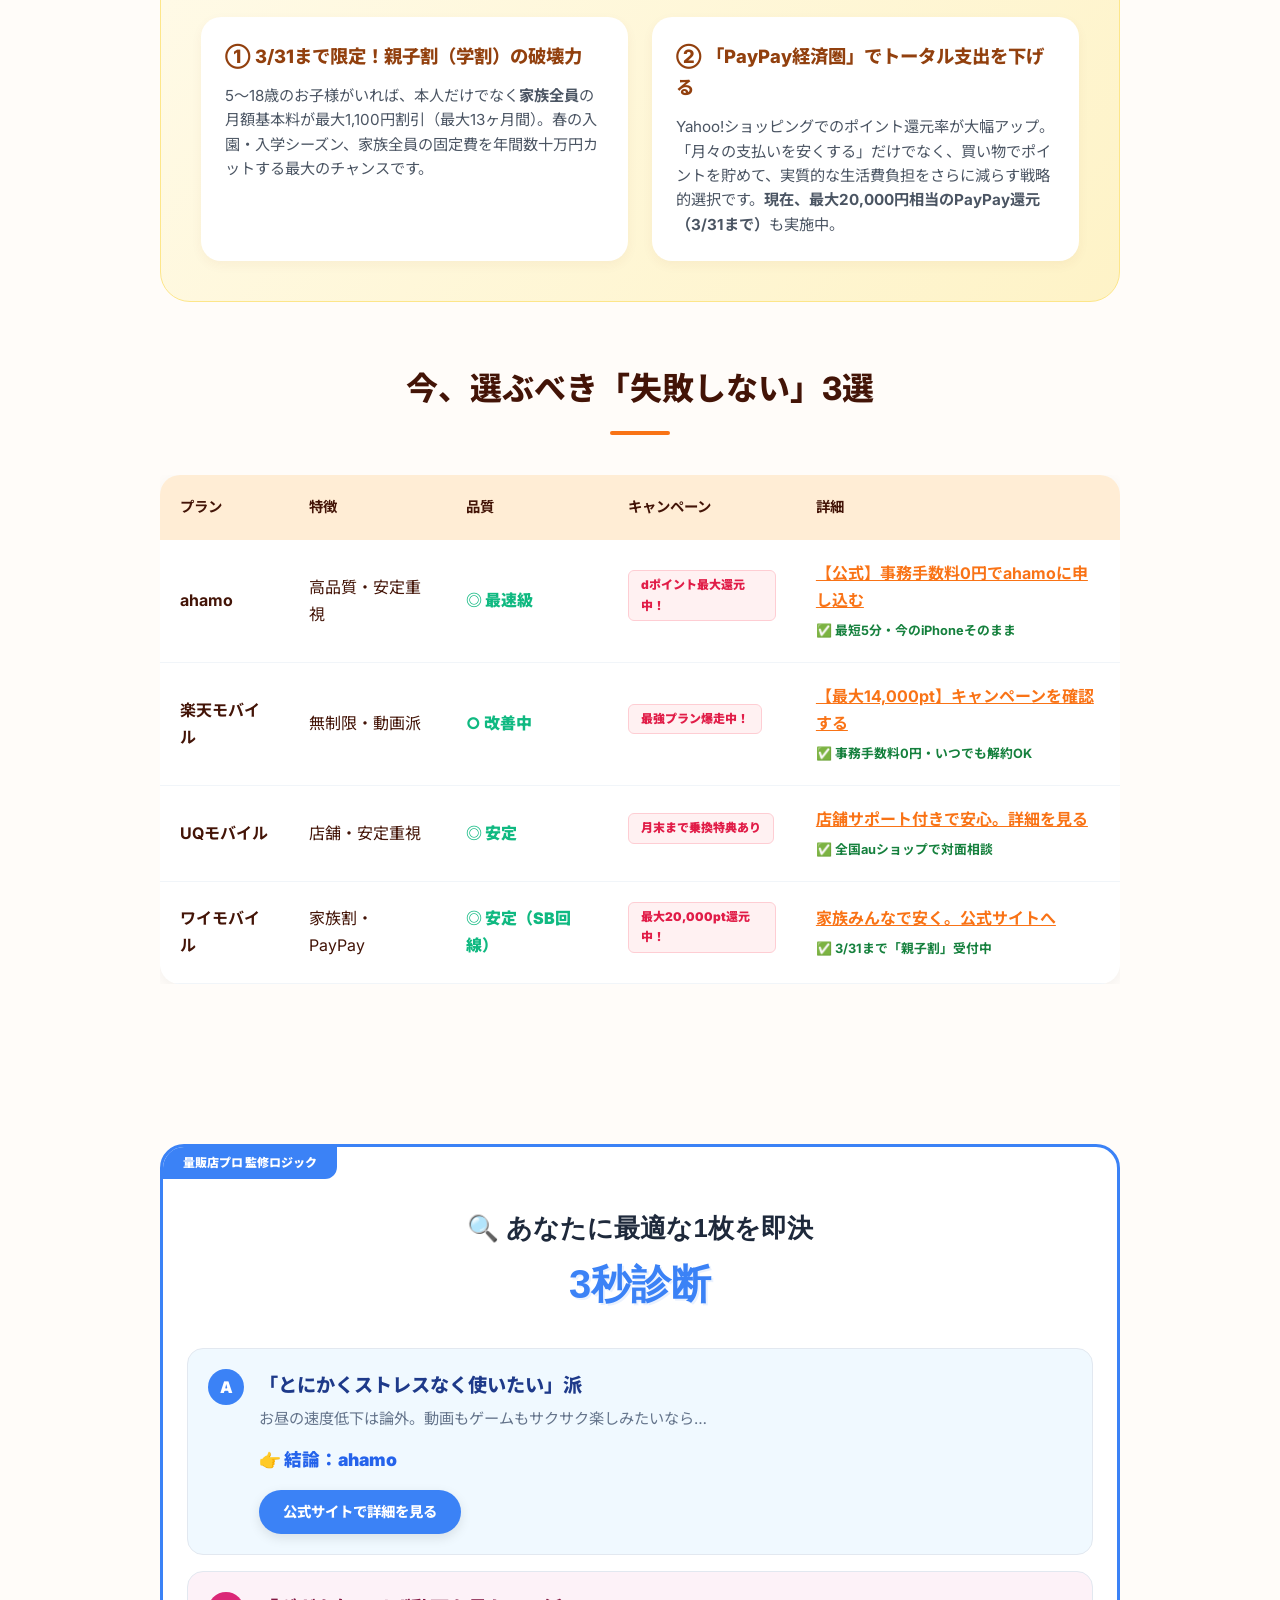
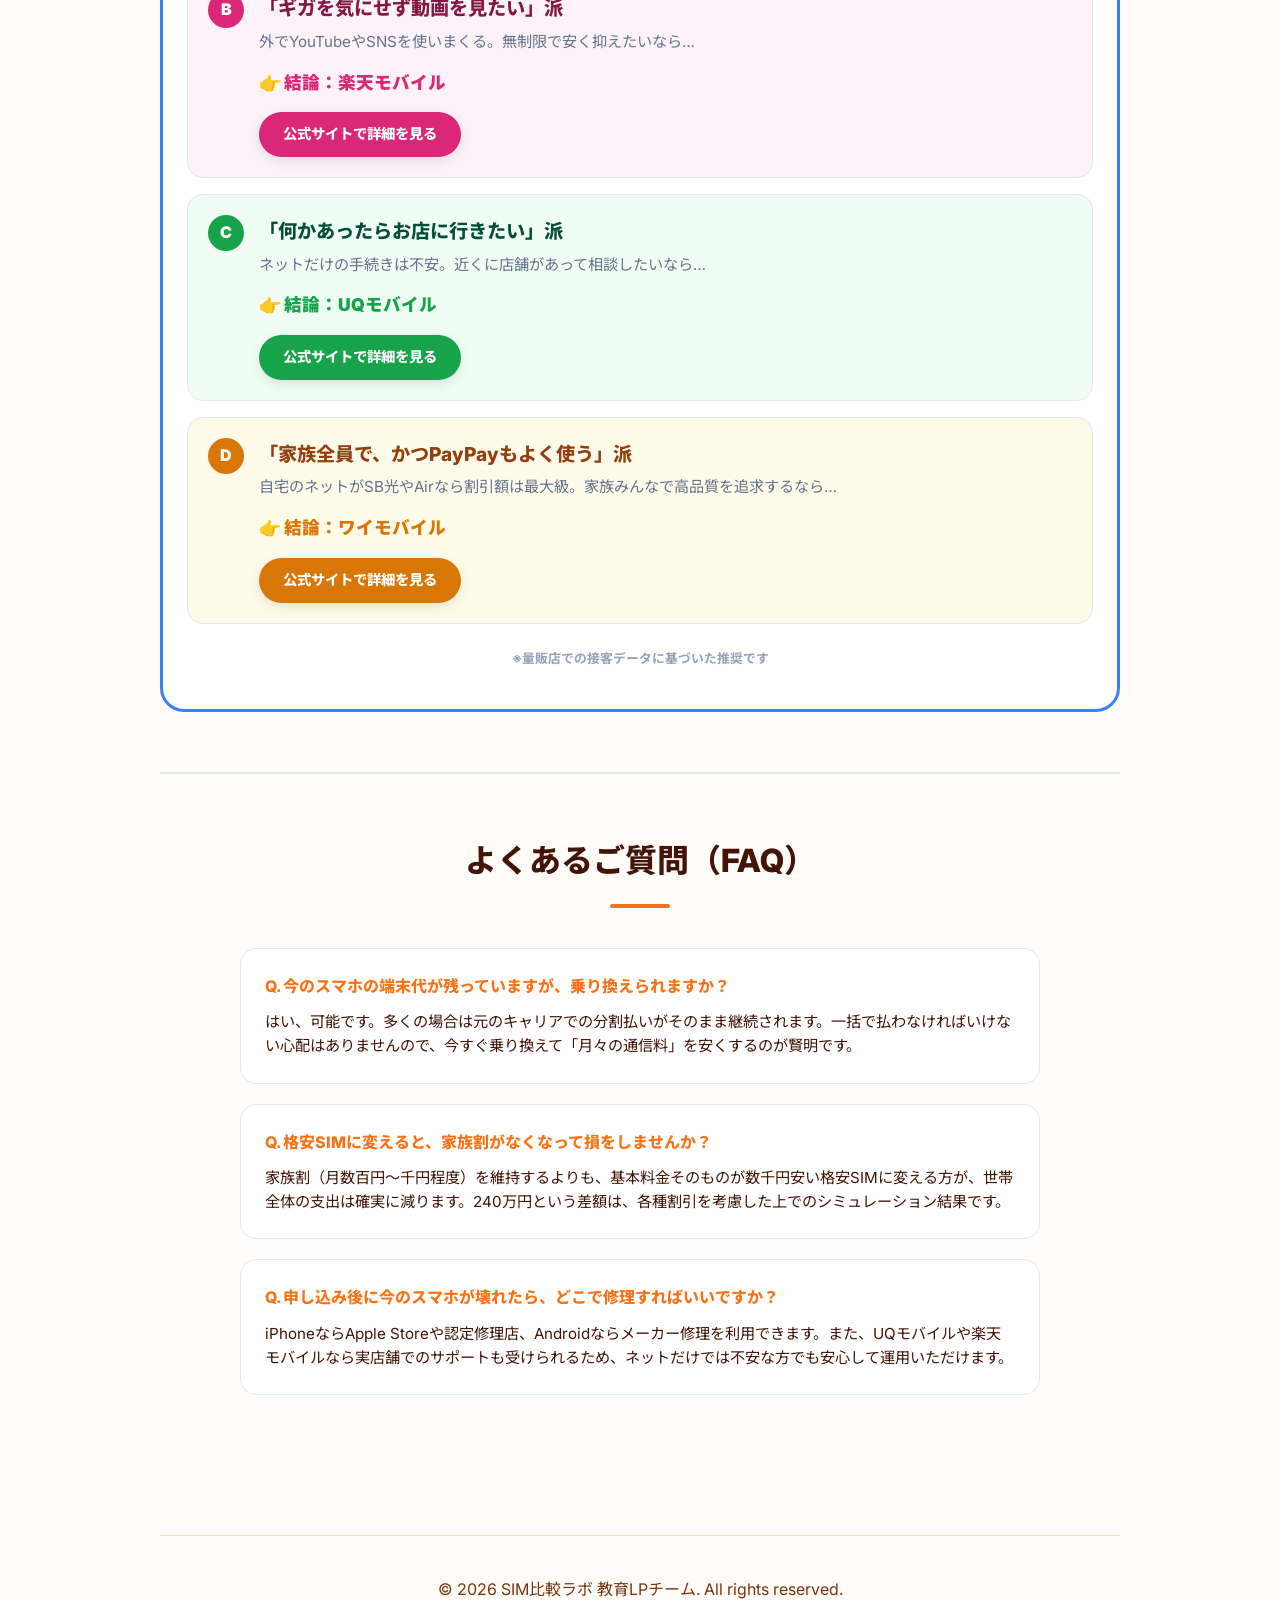
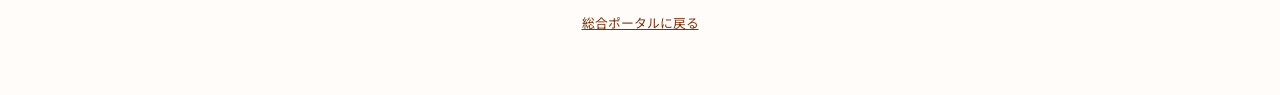
==== commit 9511b7ae: "ワイモバイルに関するコンテンツを追加" ====
--- a/education_lp.html
+++ b/education_lp.html
@@ -580,6 +580,30 @@
                     <strong>「大切な人に教えるなら、どのプラン？」</strong><br>
                     現場の一次情報と、徹底したデータ分析。この2つを掛け合わせ、私たちが自信を持って「これなら間違いない」と言える選択肢だけを厳選しました。
                 </p>
+                <!-- ★ NEW: Special Pro Tip for Y!mobile -->
+                <p style="margin-top: 15px; font-size: 0.95rem; line-height: 1.6; color: #0f172a; background: white; padding: 15px; border-radius: 12px; border: 1px dashed #cbd5e1;">
+                    <span style="color: #f59e0b; font-weight: 800;">💡 現場プロの裏話：</span><br>
+                    「お店で一番『もっと早く変えればよかった』と言われるのがワイモバイル。特にソフトバンク光ユーザーが放置しているのは、毎月数千円を捨てているのと同じです。家族みんなでPayPay経済圏に入れば、家計全体の節約効率は、キャリア時代とは比較になりません」（監修：元量販店プロ）
+                </p>
+            </div>
+        </section>
+
+        <!-- ★ NEW: Y!mobile & Family Focus Section -->
+        <section class="edu-section" style="background: linear-gradient(135deg, #fffbeb 0%, #fef3c7 100%); border-radius: 30px; padding: 40px; border: 1px solid #fde68a;">
+            <h2 class="edu-title" style="color: #92400e;">家族みんなで乗り換えるなら、<br>ワイモバイル一択。</h2>
+            <div style="display: grid; grid-template-columns: repeat(auto-fit, minmax(300px, 1fr)); gap: 24px;">
+                <div style="background: white; padding: 24px; border-radius: 20px; box-shadow: 0 4px 12px rgba(146, 64, 14, 0.05);">
+                    <h3 style="color: #92400e; font-size: 1.15rem; font-weight: 800; margin-bottom: 12px;">① 3/31まで限定！親子割（学割）の破壊力</h3>
+                    <p style="font-size: 0.95rem; line-height: 1.6; color: #4b5563;">
+                        5〜18歳のお子様がいれば、本人だけでなく<strong>家族全員</strong>の月額基本料が最大1,100円割引（最大13ヶ月間）。春の入園・入学シーズン、家族全員の固定費を年間数十万円カットする最大のチャンスです。
+                    </p>
+                </div>
+                <div style="background: white; padding: 24px; border-radius: 20px; box-shadow: 0 4px 12px rgba(146, 64, 14, 0.05);">
+                    <h3 style="color: #92400e; font-size: 1.15rem; font-weight: 800; margin-bottom: 12px;">② 「PayPay経済圏」でトータル支出を下げる</h3>
+                    <p style="font-size: 0.95rem; line-height: 1.6; color: #4b5563;">
+                        Yahoo!ショッピングでのポイント還元率が大幅アップ。「月々の支払いを安くする」だけでなく、買い物でポイントを貯めて、実質的な生活費負担をさらに減らす戦略的選択です。<strong>現在、最大20,000円相当のPayPay還元（3/31まで）</strong>も実施中。
+                    </p>
+                </div>
             </div>
         </section>
 
@@ -606,7 +630,7 @@
                             <td><span class="check-green">◎ 最速級</span></td>
                             <td><span class="urgency-badge">dポイント最大還元中！</span></td>
                             <td>
-                                <a href="https://px.a8.net/svt/ejp?a8mat=4AZIOE+OEX7M+4TIO+626XU" style="color: var(--primary); font-weight: bold;">【公式】事務手数料0円でahamoに申し込む</a>
+                                <a href="https://px.a8.net/svt/ejp?a8mat=4AZJGE+2T7PMA+4TIO+626XU" rel="nofollow" style="color: var(--primary); font-weight: bold;">【公式】事務手数料0円でahamoに申し込む</a>
                                 <span class="cta-micro-copy">✅ 最短5分・今のiPhoneそのまま</span>
                             </td>
                         </tr>
@@ -630,6 +654,16 @@
                                 <span class="cta-micro-copy">✅ 全国auショップで対面相談</span>
                             </td>
                         </tr>
+                        <tr>
+                            <td><strong>ワイモバイル</strong></td>
+                            <td>家族割・PayPay</td>
+                            <td><span class="check-green">◎ 安定（SB回線）</span></td>
+                            <td><span class="urgency-badge">最大20,000pt還元中！</span></td>
+                            <td>
+                                <a href="https://www.ymobile.jp/" style="color: var(--primary); font-weight: bold;">家族みんなで安く。公式サイトへ</a>
+                                <span class="cta-micro-copy">✅ 3/31まで「親子割」受付中</span>
+                            </td>
+                        </tr>
                     </tbody>
                 </table>
             </div>
@@ -642,7 +676,7 @@
                     <div class="plan-quality">◎ 最速級</div>
                     <span class="urgency-badge">dポイント最大還元中！</span>
                     <div class="mobile-cta-wrap">
-                        <a href="https://px.a8.net/svt/ejp?a8mat=4AZIOE+OEX7M+4TIO+626XU" class="mobile-cta-btn">【公式】事務手数料0円で申し込む →</a>
+                        <a href="https://px.a8.net/svt/ejp?a8mat=4AZJGE+2T7PMA+4TIO+626XU" rel="nofollow" class="mobile-cta-btn">【公式】事務手数料0円で申し込む →</a>
                         <span class="cta-micro-copy" style="text-align:center;">✅ 最短5分・今のiPhoneそのまま</span>
                     </div>
                 </div>
@@ -666,6 +700,16 @@
                         <span class="cta-micro-copy" style="text-align:center;">✅ 全国auショップで対面サポート</span>
                     </div>
                 </div>
+                <div class="mobile-plan-card">
+                    <div class="plan-name">ワイモバイル</div>
+                    <div class="plan-desc">家族割・PayPay経済圏</div>
+                    <div class="plan-quality">◎ 安定（SB回線）</div>
+                    <span class="urgency-badge">最大20,000pt還元中！</span>
+                    <div class="mobile-cta-wrap">
+                        <a href="https://www.ymobile.jp/" class="mobile-cta-btn">家族みんなで安く。公式へ →</a>
+                        <span class="cta-micro-copy" style="text-align:center;">✅ 3/31まで「親子割」受付中</span>
+                    </div>
+                </div>
             </div>
         </section>
 
@@ -678,7 +722,7 @@
 
             <div class="diag-cards">
                 <!-- Option A -->
-                <div class="diag-card-pro" style="background: #f0f9ff;" onclick="location.href='https://px.a8.net/svt/ejp?a8mat=4AZIOE+OEX7M+4TIO+626XU'">
+                <div class="diag-card-pro" style="background: #f0f9ff;" onclick="location.href='https://px.a8.net/svt/ejp?a8mat=4AZJGE+2T7PMA+4TIO+626XU'">
                     <span class="diag-letter">A</span>
                     <div style="flex: 1;">
                         <h3 class="diag-res-title" style="color: #1e3a8a;">「とにかくストレスなく使いたい」派</h3>
@@ -715,6 +759,19 @@
                         </div>
                     </div>
                 </div>
+
+                <!-- Option D -->
+                <div class="diag-card-pro" style="background: #fffbeb;" onclick="location.href='https://www.ymobile.jp/'">
+                    <span class="diag-letter" style="background: #d97706;">D</span>
+                    <div style="flex: 1;">
+                        <h3 class="diag-res-title" style="color: #92400e;">「家族全員で、かつPayPayもよく使う」派</h3>
+                        <p class="diag-res-desc">自宅のネットがSB光やAirなら割引額は最大級。家族みんなで高品質を追求するなら…</p>
+                        <div class="diag-res-final" style="color: #d97706;">👉 結論：ワイモバイル</div>
+                        <div style="margin-top: 15px;">
+                            <span class="cta-btn-pro" style="background: #d97706;">公式サイトで詳細を見る</span>
+                        </div>
+                    </div>
+                </div>
             </div>
 
             <p style="text-align: center; font-size: 0.8rem; color: #94a3b8; margin-top: 24px; font-weight: 700;">
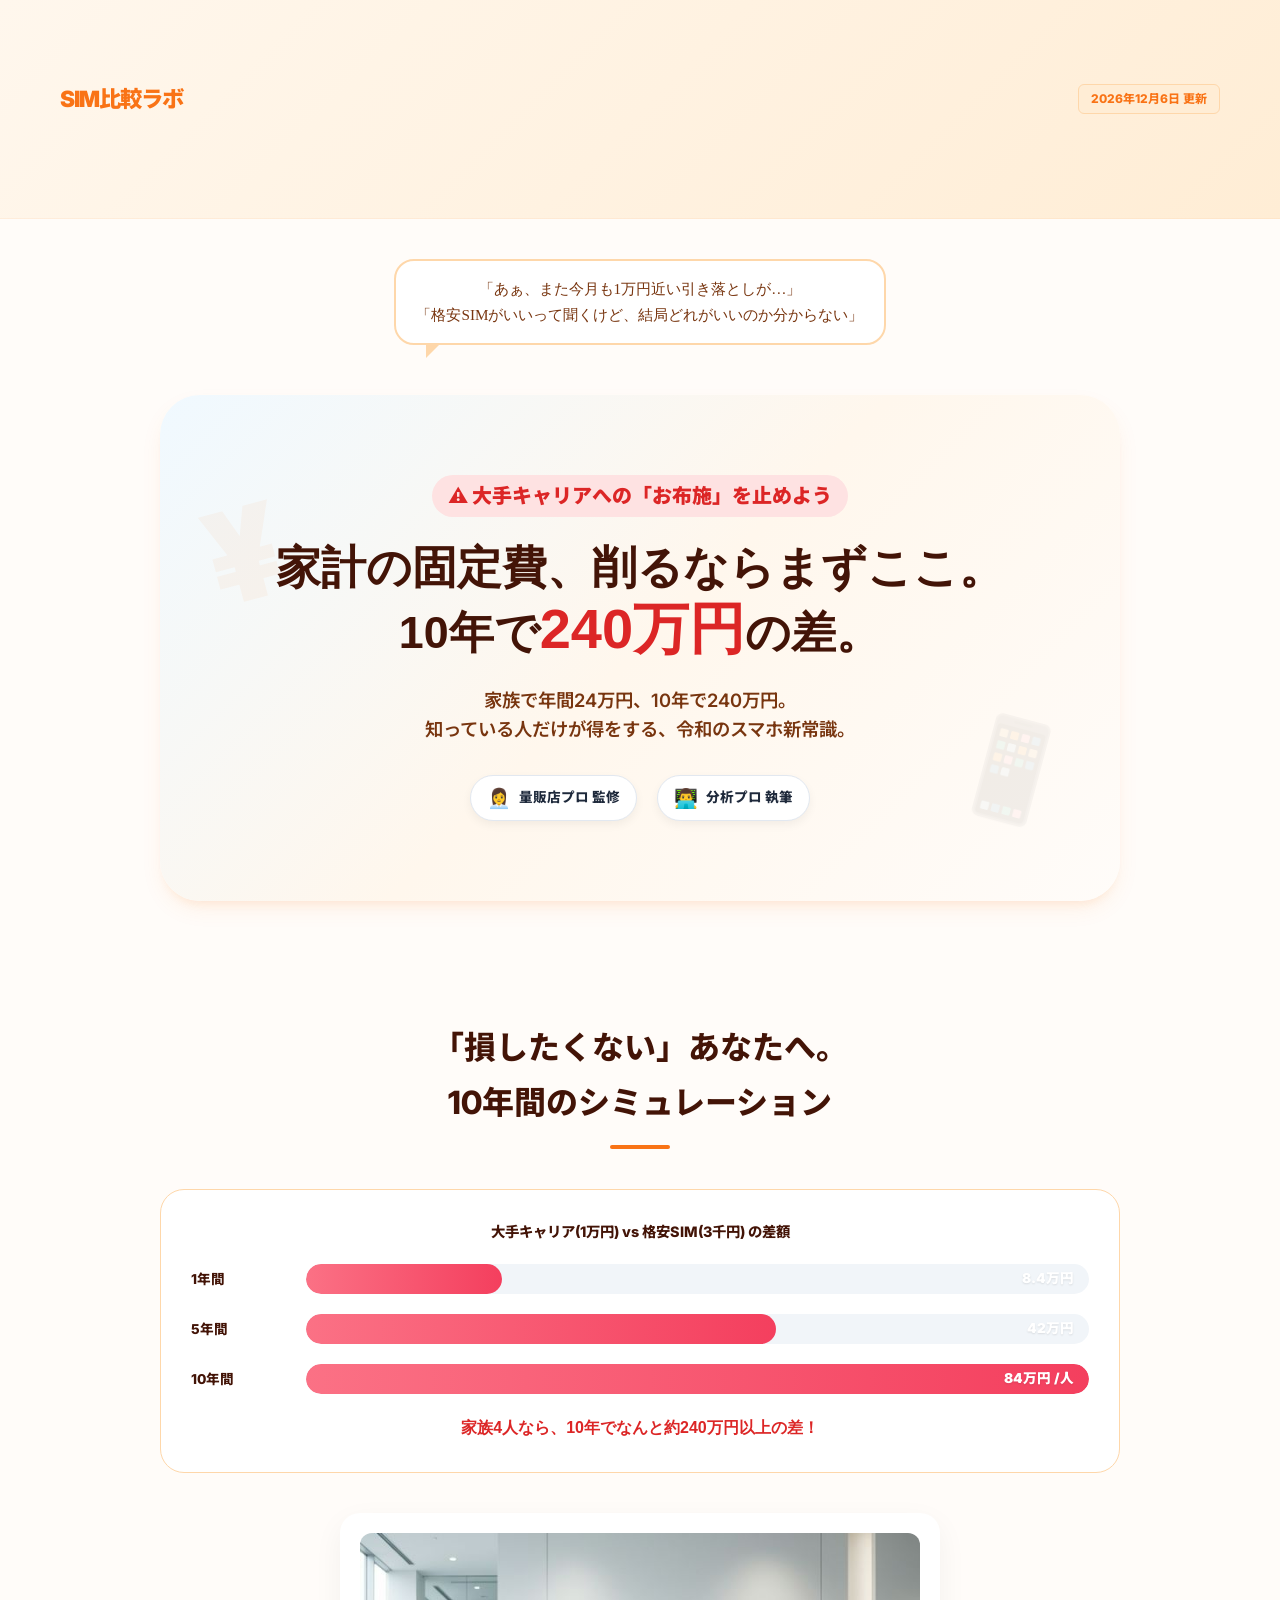
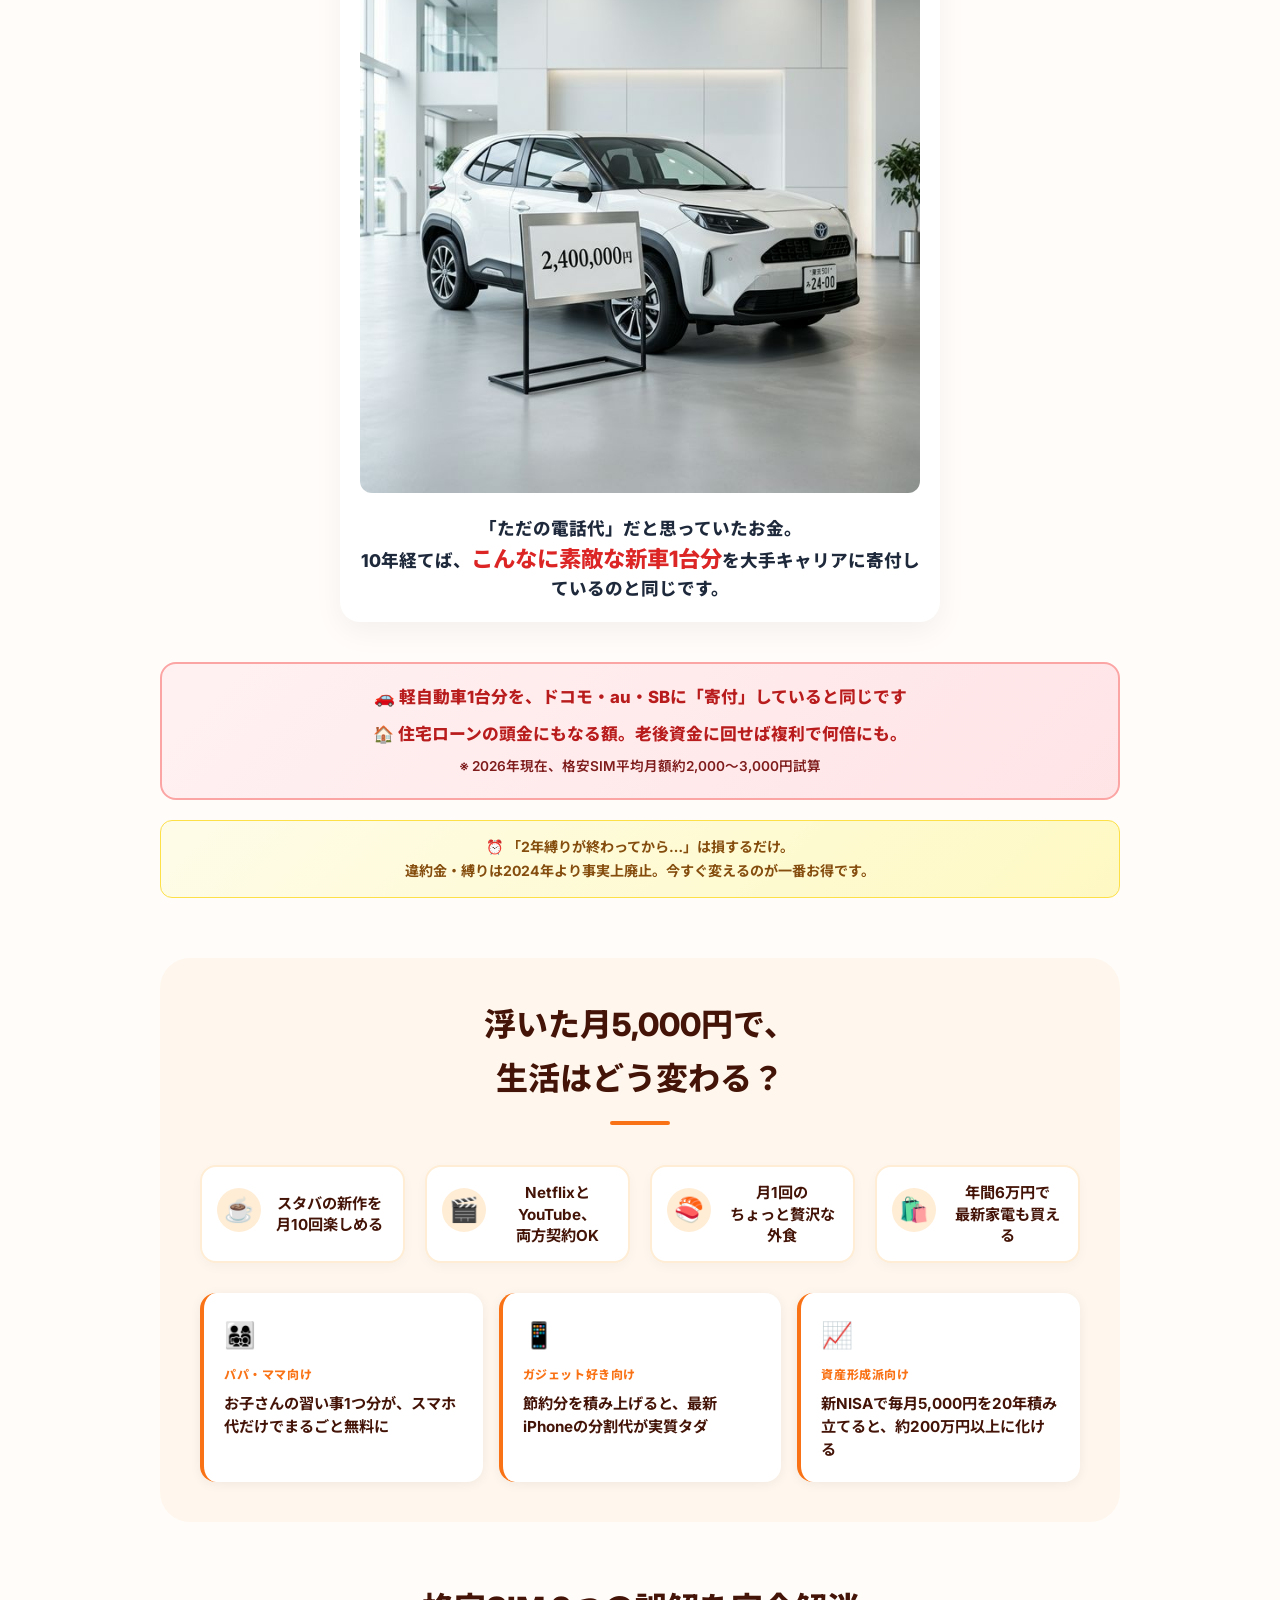
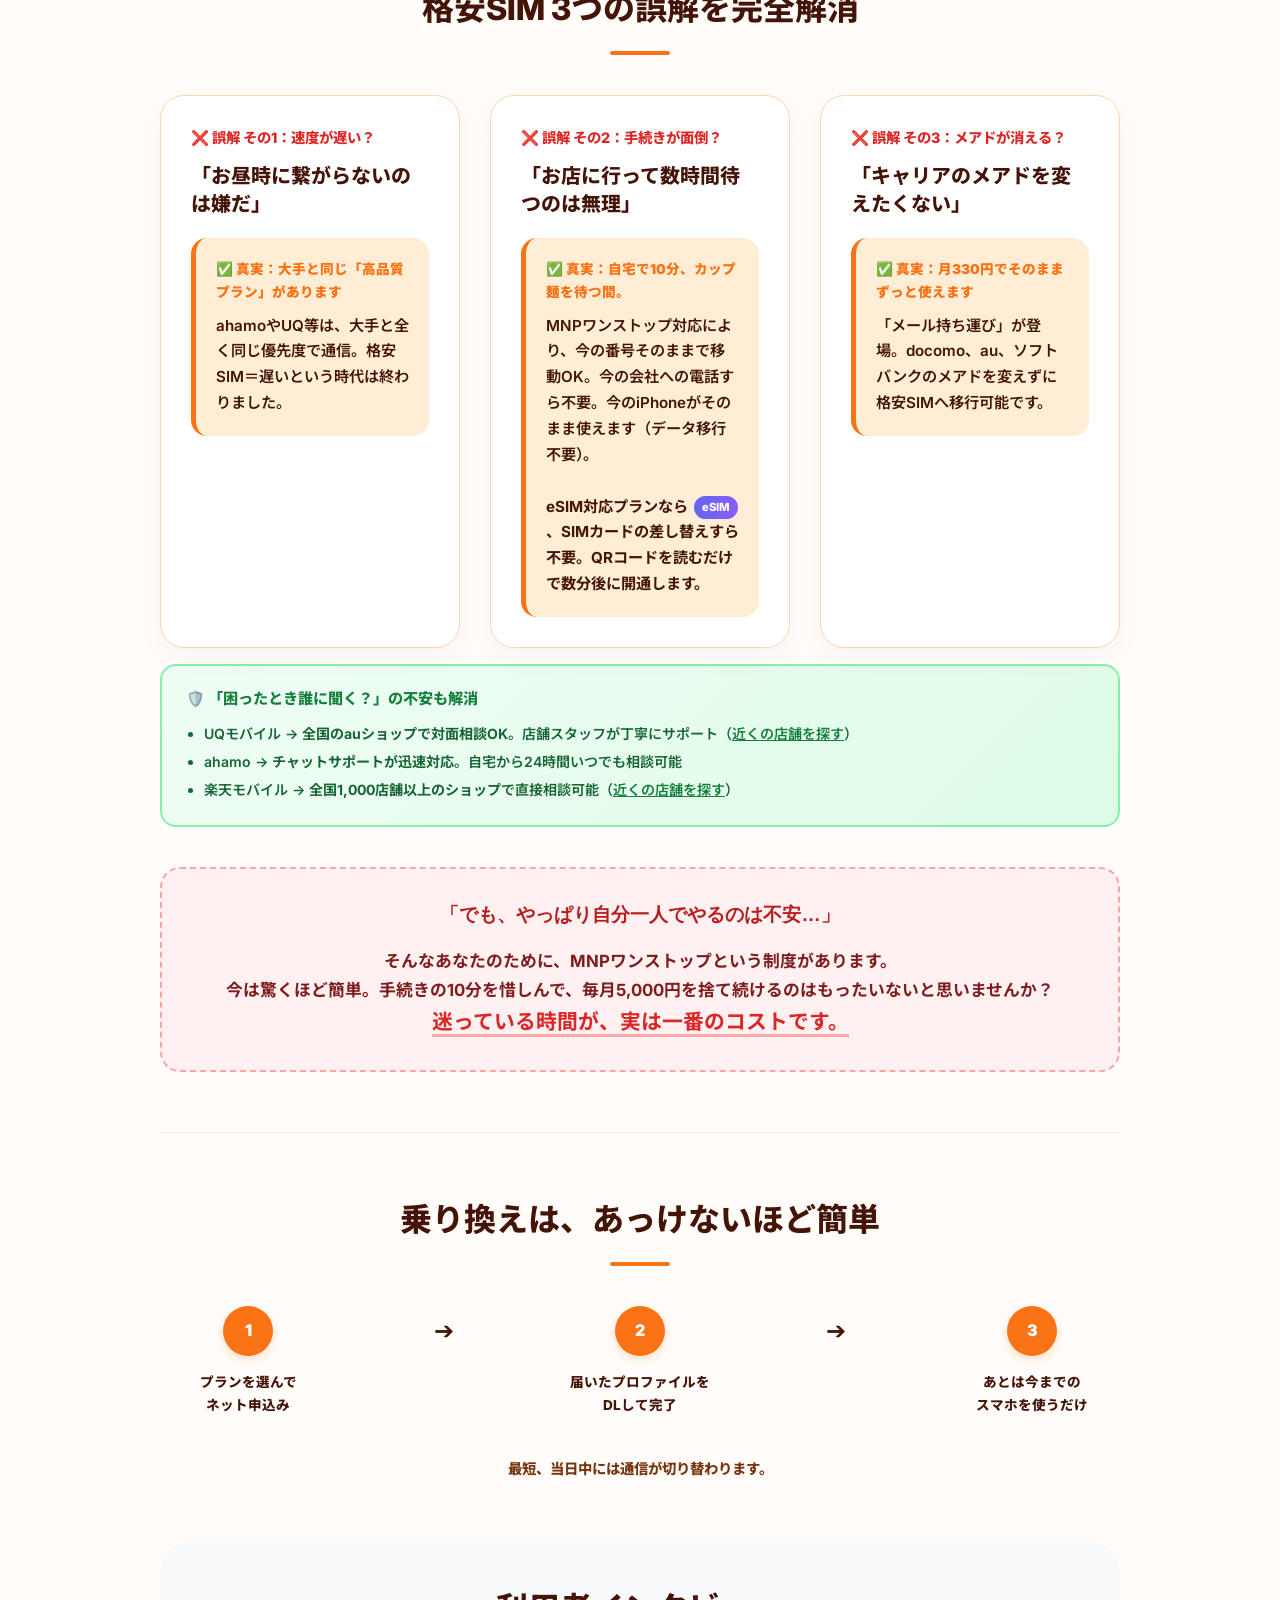
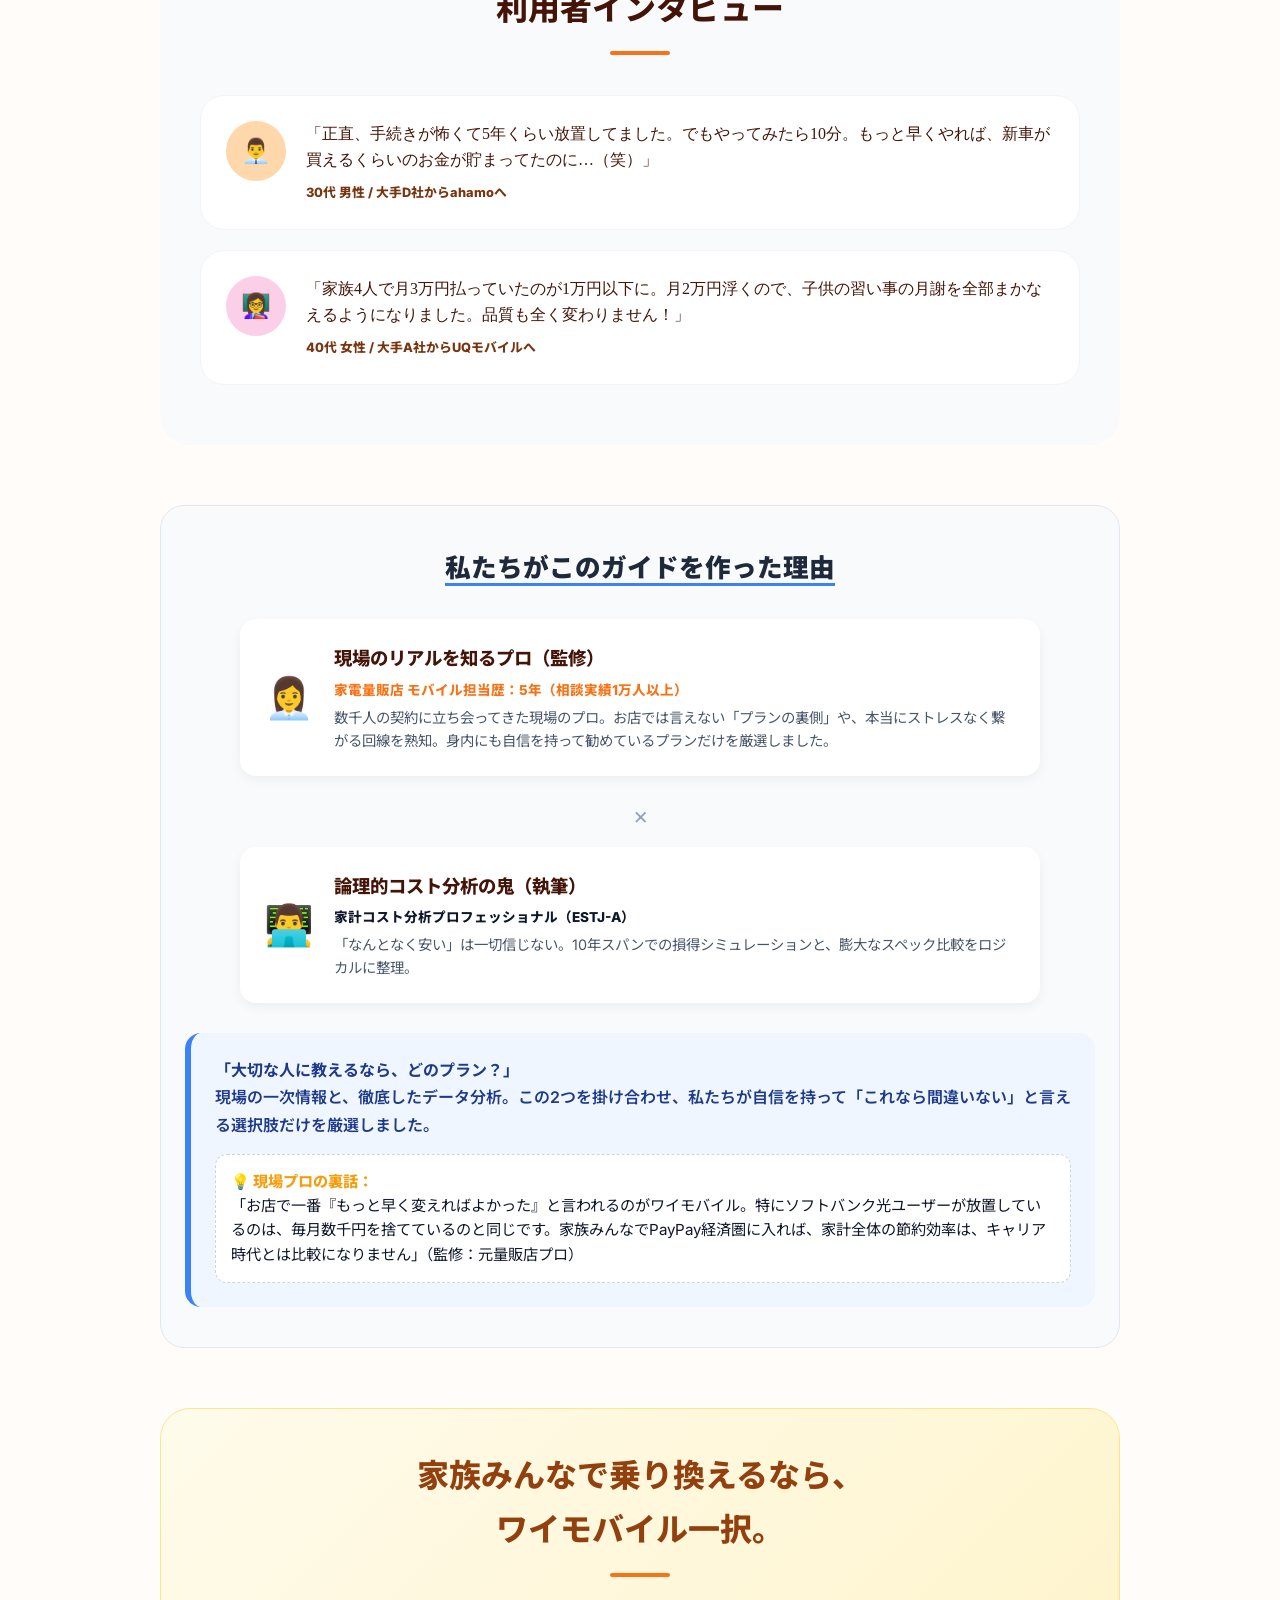
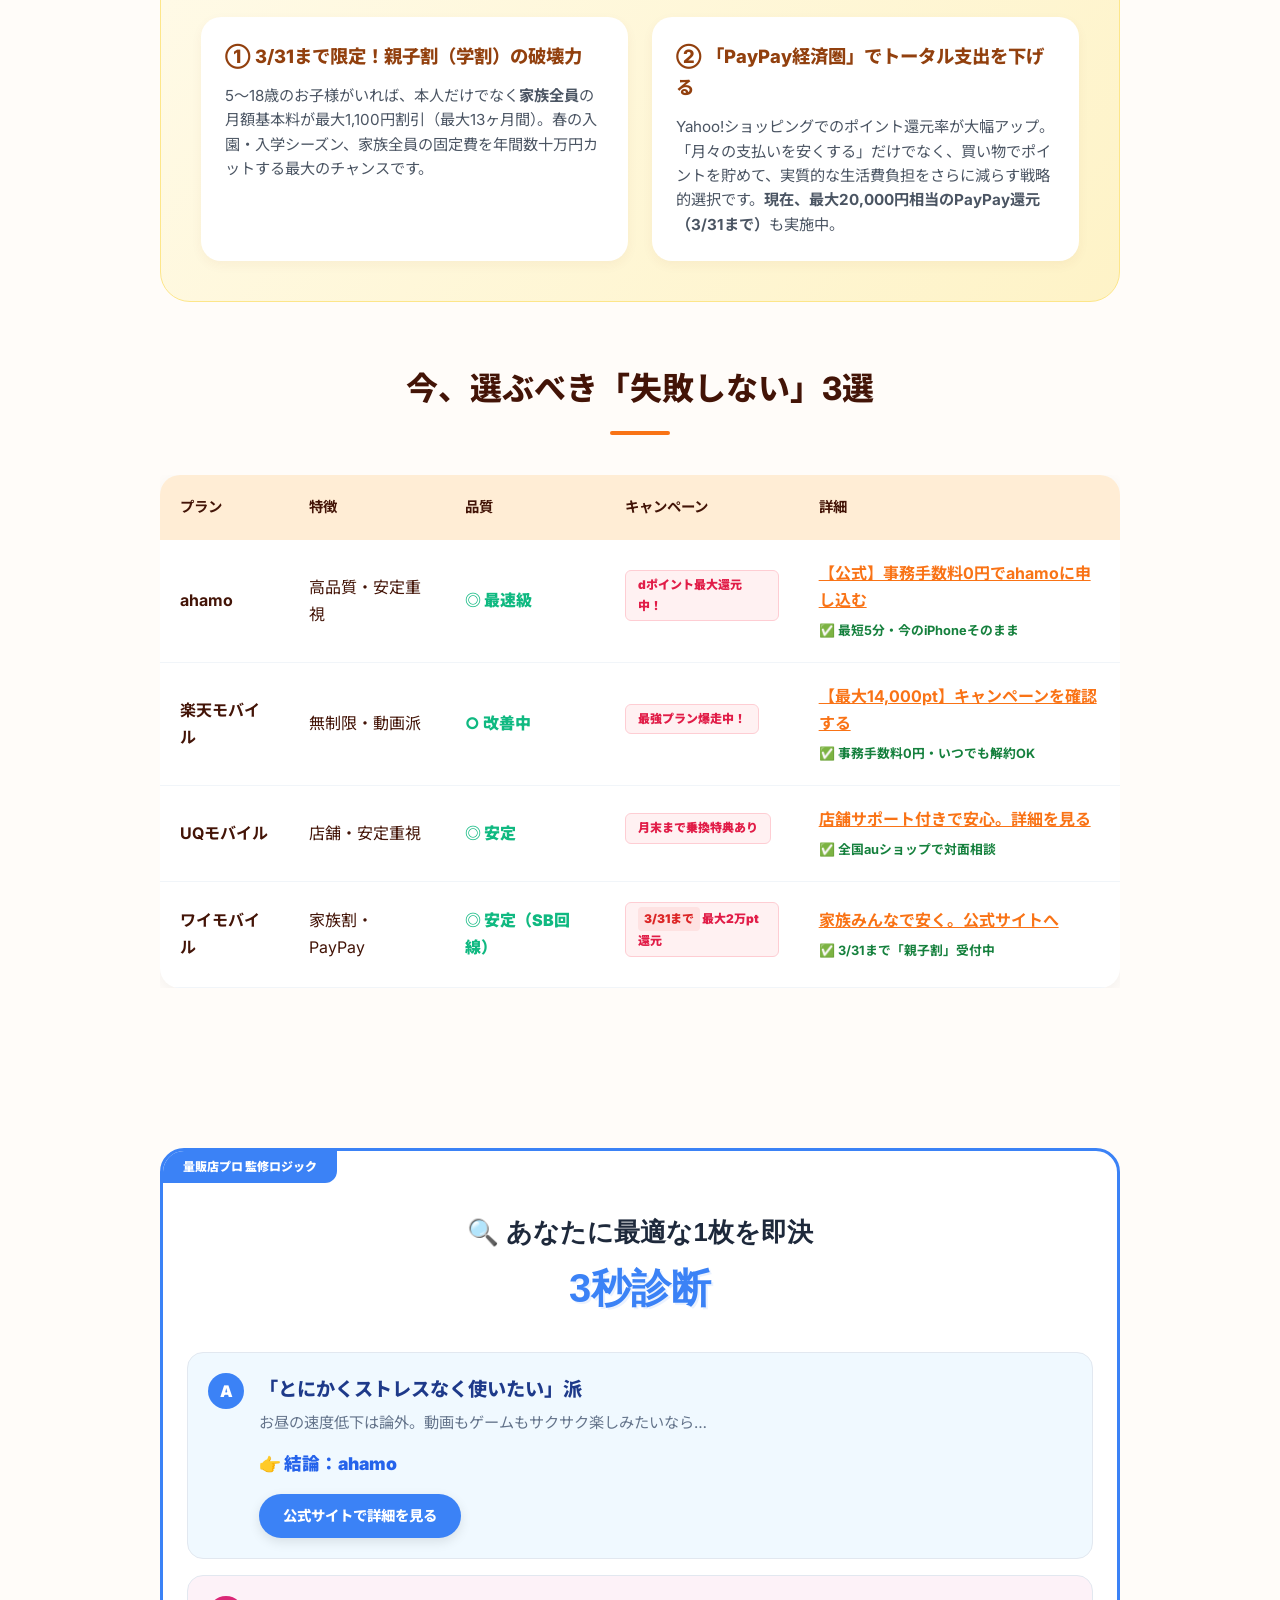
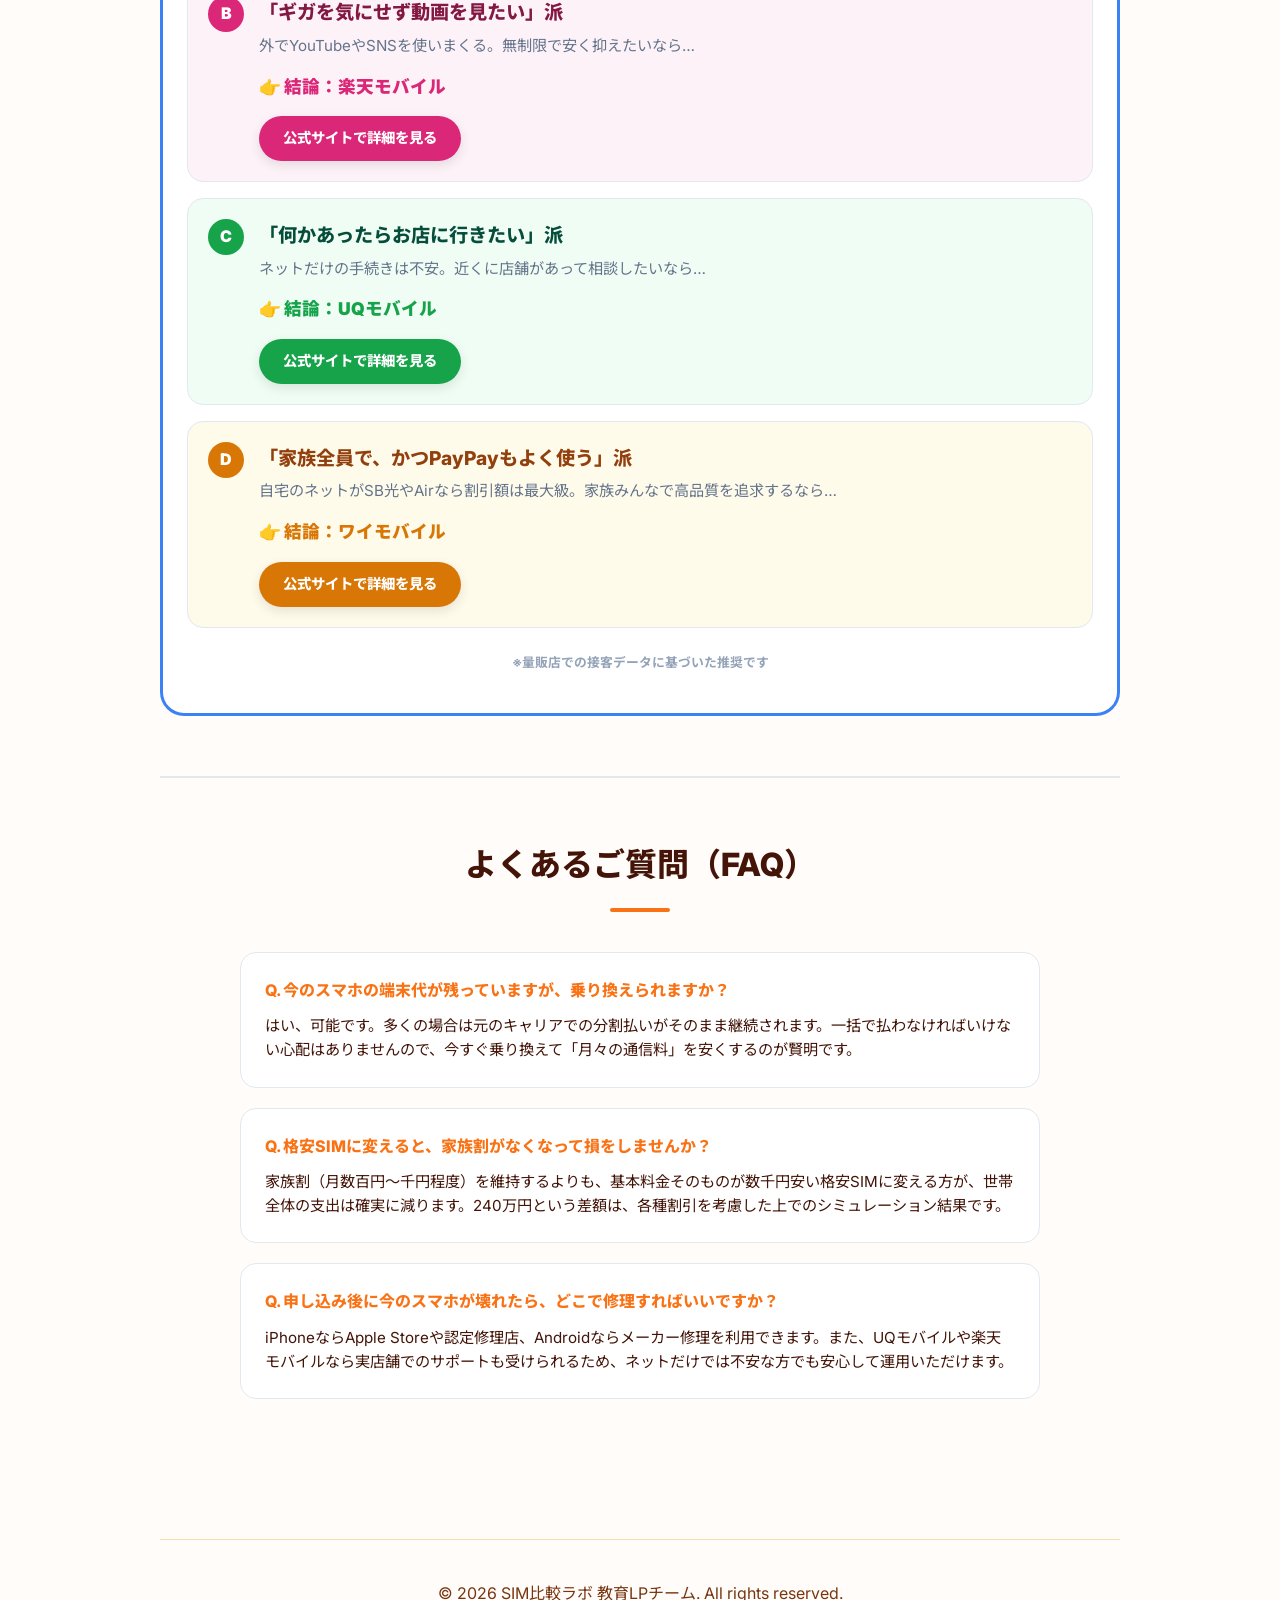
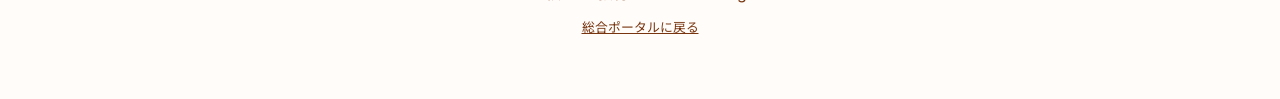
==== commit 8879c2c3: "日付の自動更新と3/31期限の強調を追加" ====
--- a/education_lp.html
+++ b/education_lp.html
@@ -145,6 +145,14 @@
             text-align: center;
             margin-top: 20px;
         }
+        .urgency-high {
+            color: #dc2626;
+            font-weight: 900;
+            background: #fee2e2;
+            padding: 2px 6px;
+            border-radius: 4px;
+            display: inline-block;
+        }
 
         /* Luxury list enhancements */
         .luxury-list {
@@ -318,7 +326,7 @@
     <header>
         <div class="header-inner">
             <a href="index.html" class="logo-text">SIM比較ラボ</a>
-            <div class="update-badge">2026年3月21日 更新</div>
+            <div id="dynamic-date" class="update-badge">2026年3月 更新</div>
         </div>
     </header>
 
@@ -658,7 +666,7 @@
                             <td><strong>ワイモバイル</strong></td>
                             <td>家族割・PayPay</td>
                             <td><span class="check-green">◎ 安定（SB回線）</span></td>
-                            <td><span class="urgency-badge">最大20,000pt還元中！</span></td>
+                            <td><span class="urgency-badge"><span class="urgency-high">3/31まで</span> 最大2万pt還元</span></td>
                             <td>
                                 <a href="https://www.ymobile.jp/" style="color: var(--primary); font-weight: bold;">家族みんなで安く。公式サイトへ</a>
                                 <span class="cta-micro-copy">✅ 3/31まで「親子割」受付中</span>
@@ -809,5 +817,14 @@
             <p style="font-size: 0.8rem; margin-top: 10px;"><a href="index.html" style="color: var(--text-muted);">総合ポータルに戻る</a></p>
         </footer>
     </div>
+    <script>
+        // Dynamic date update
+        const dateEl = document.getElementById('dynamic-date');
+        const now = new Date();
+        const year = now.getFullYear();
+        const month = now.getMonth() + 1;
+        const date = now.getDate();
+        dateEl.textContent = `${year}年${month}月${date}日 更新`;
+    </script>
 </body>
 </html>
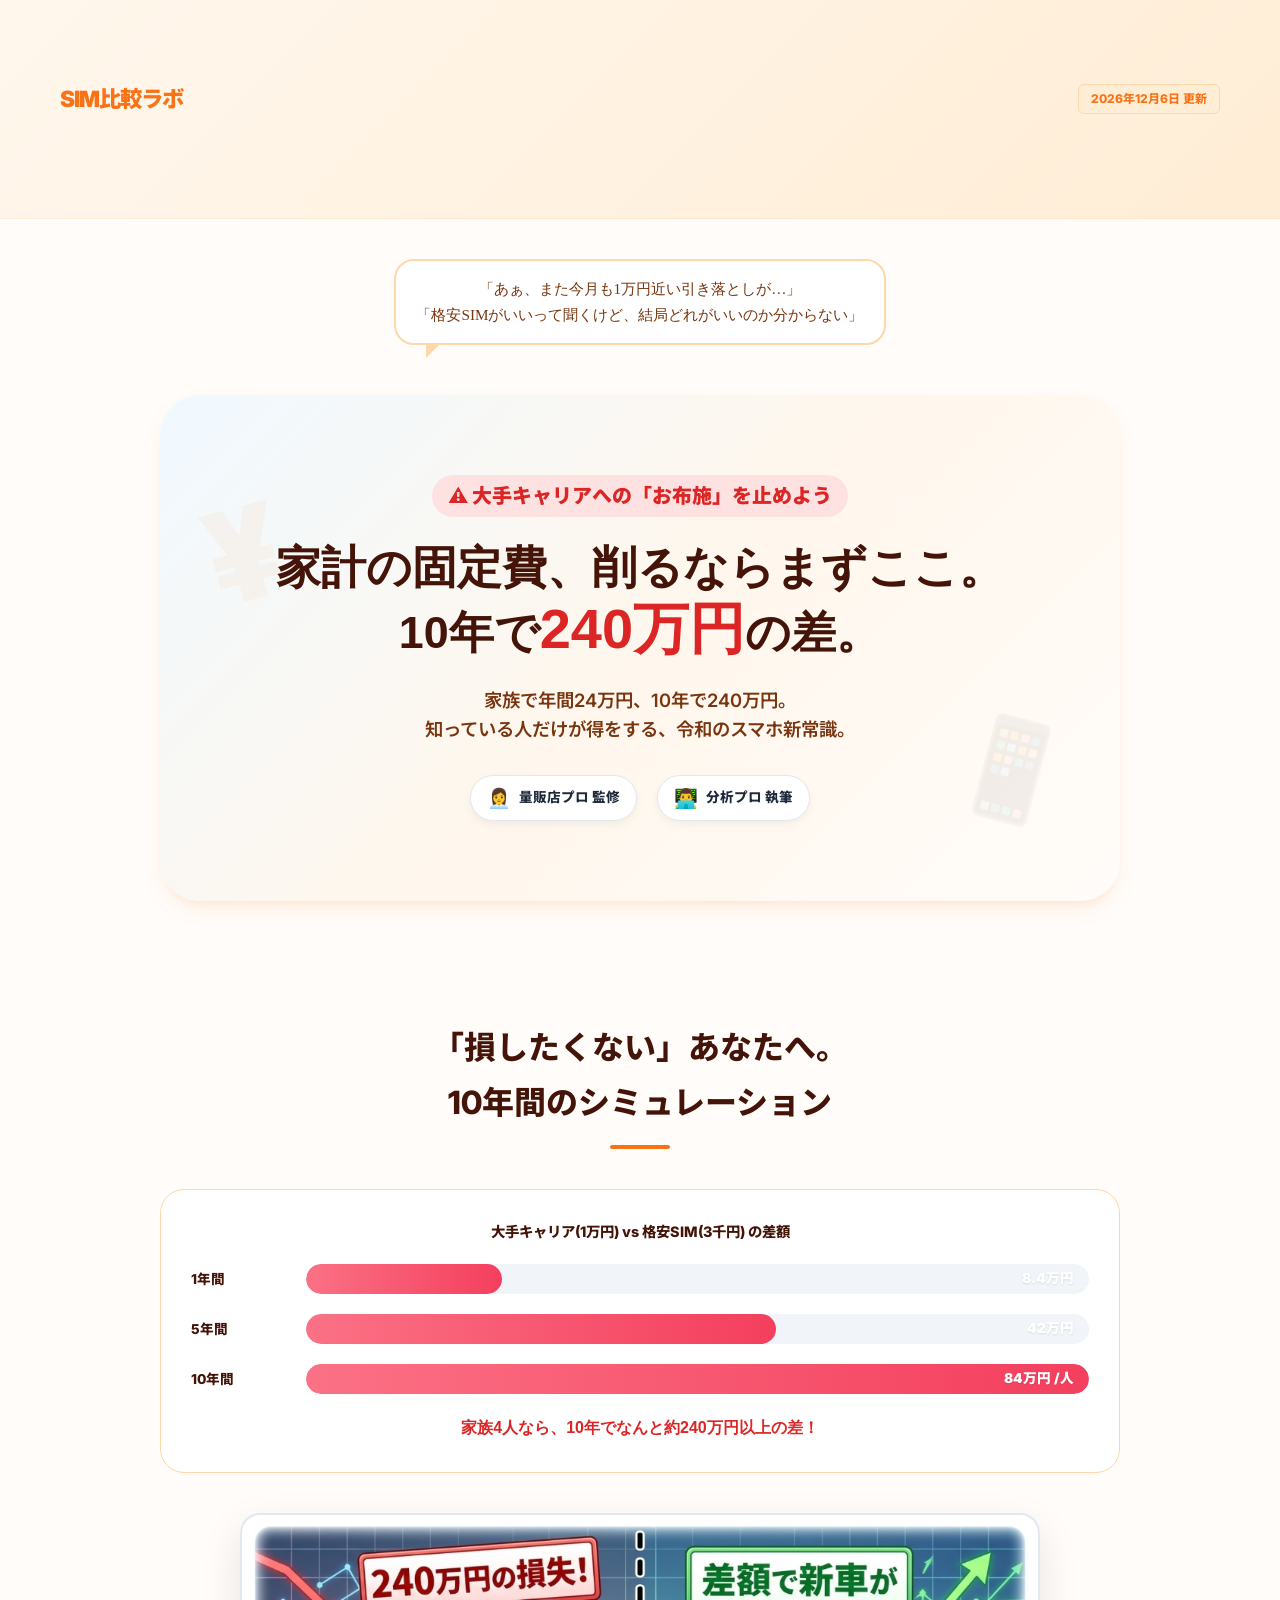
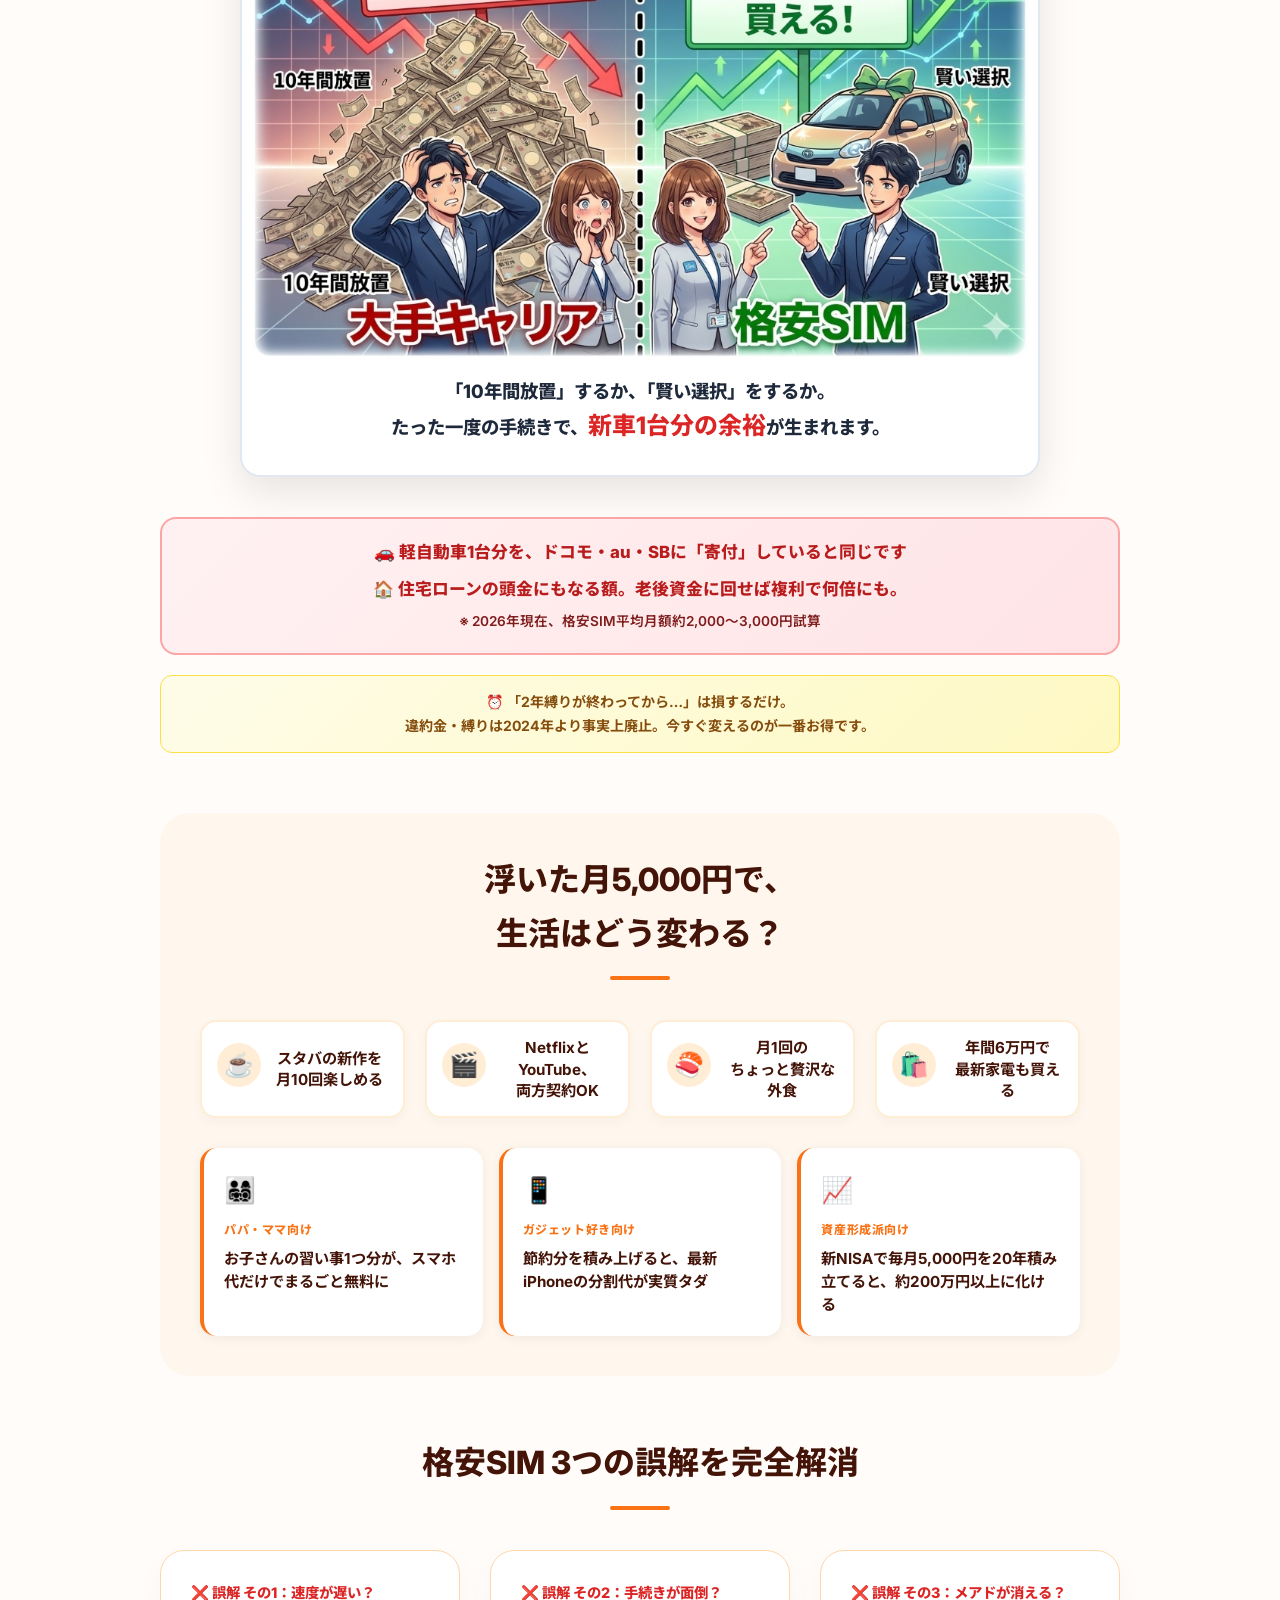
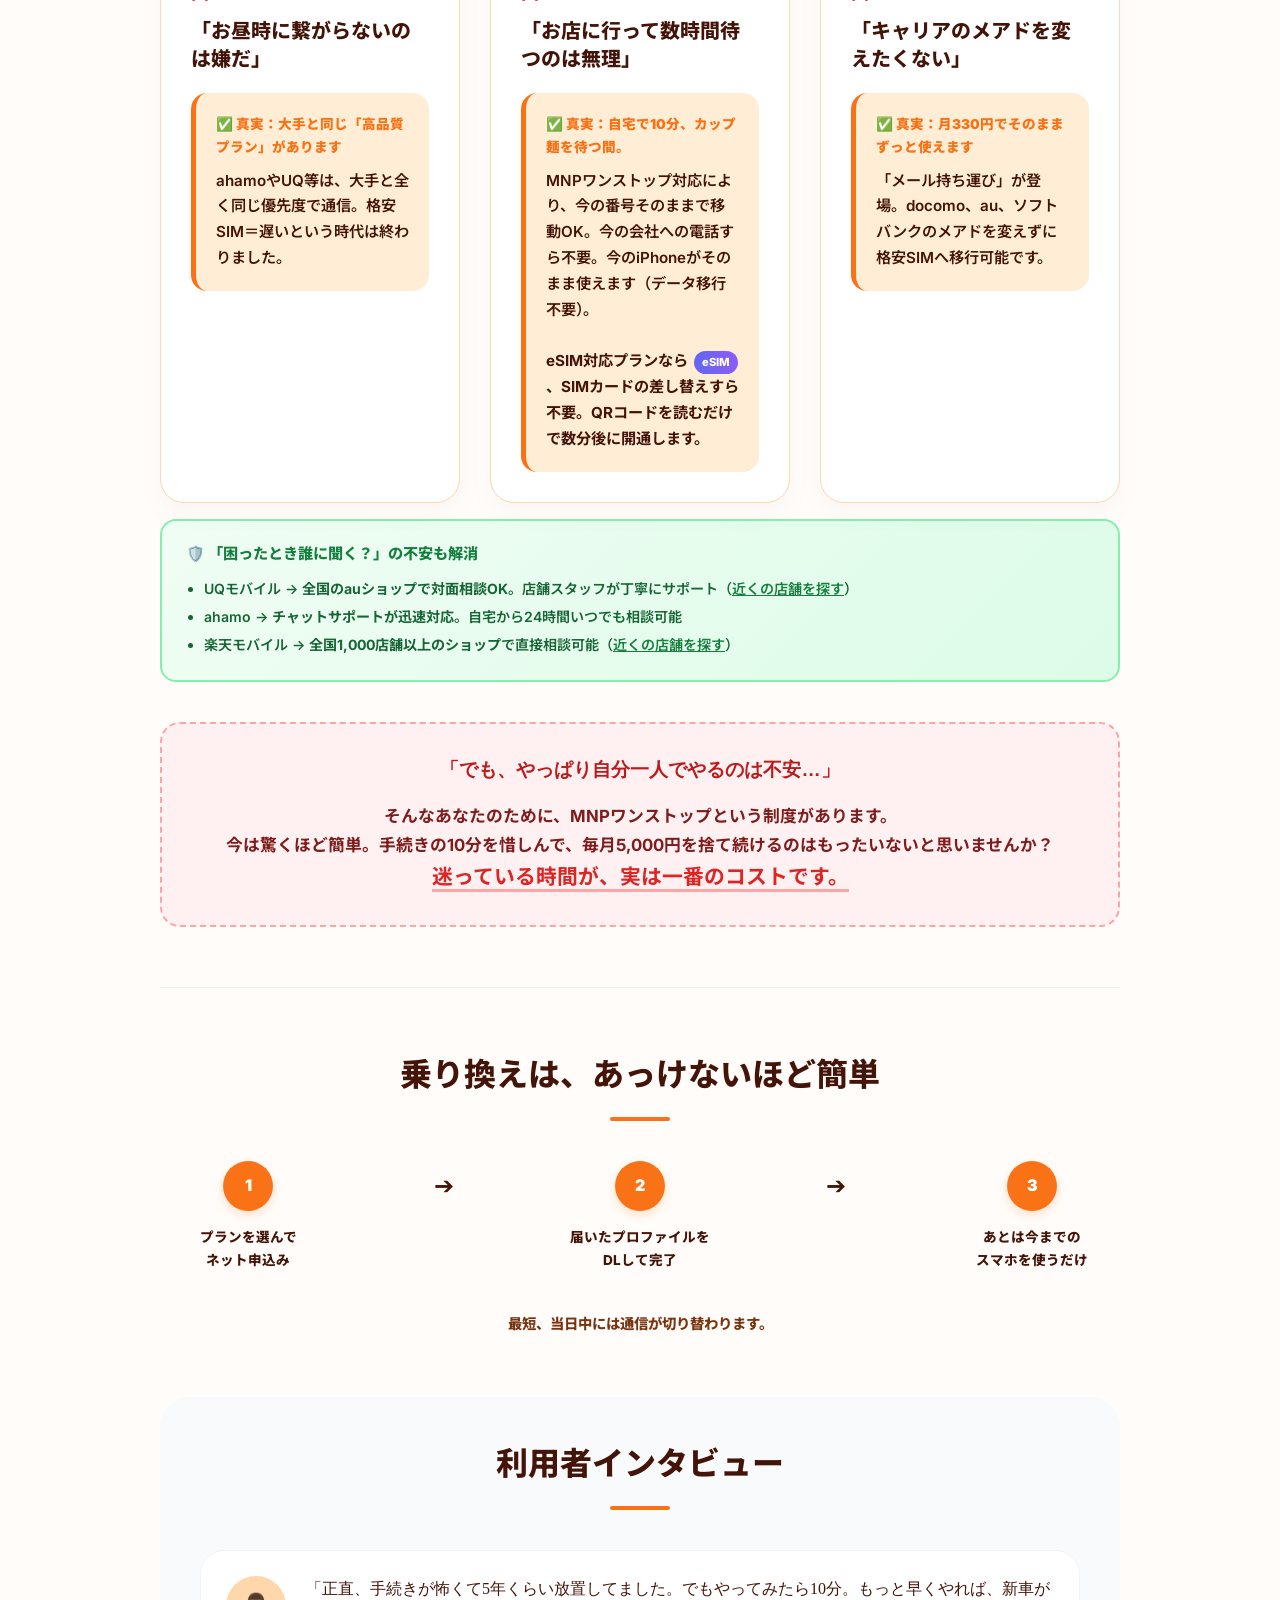
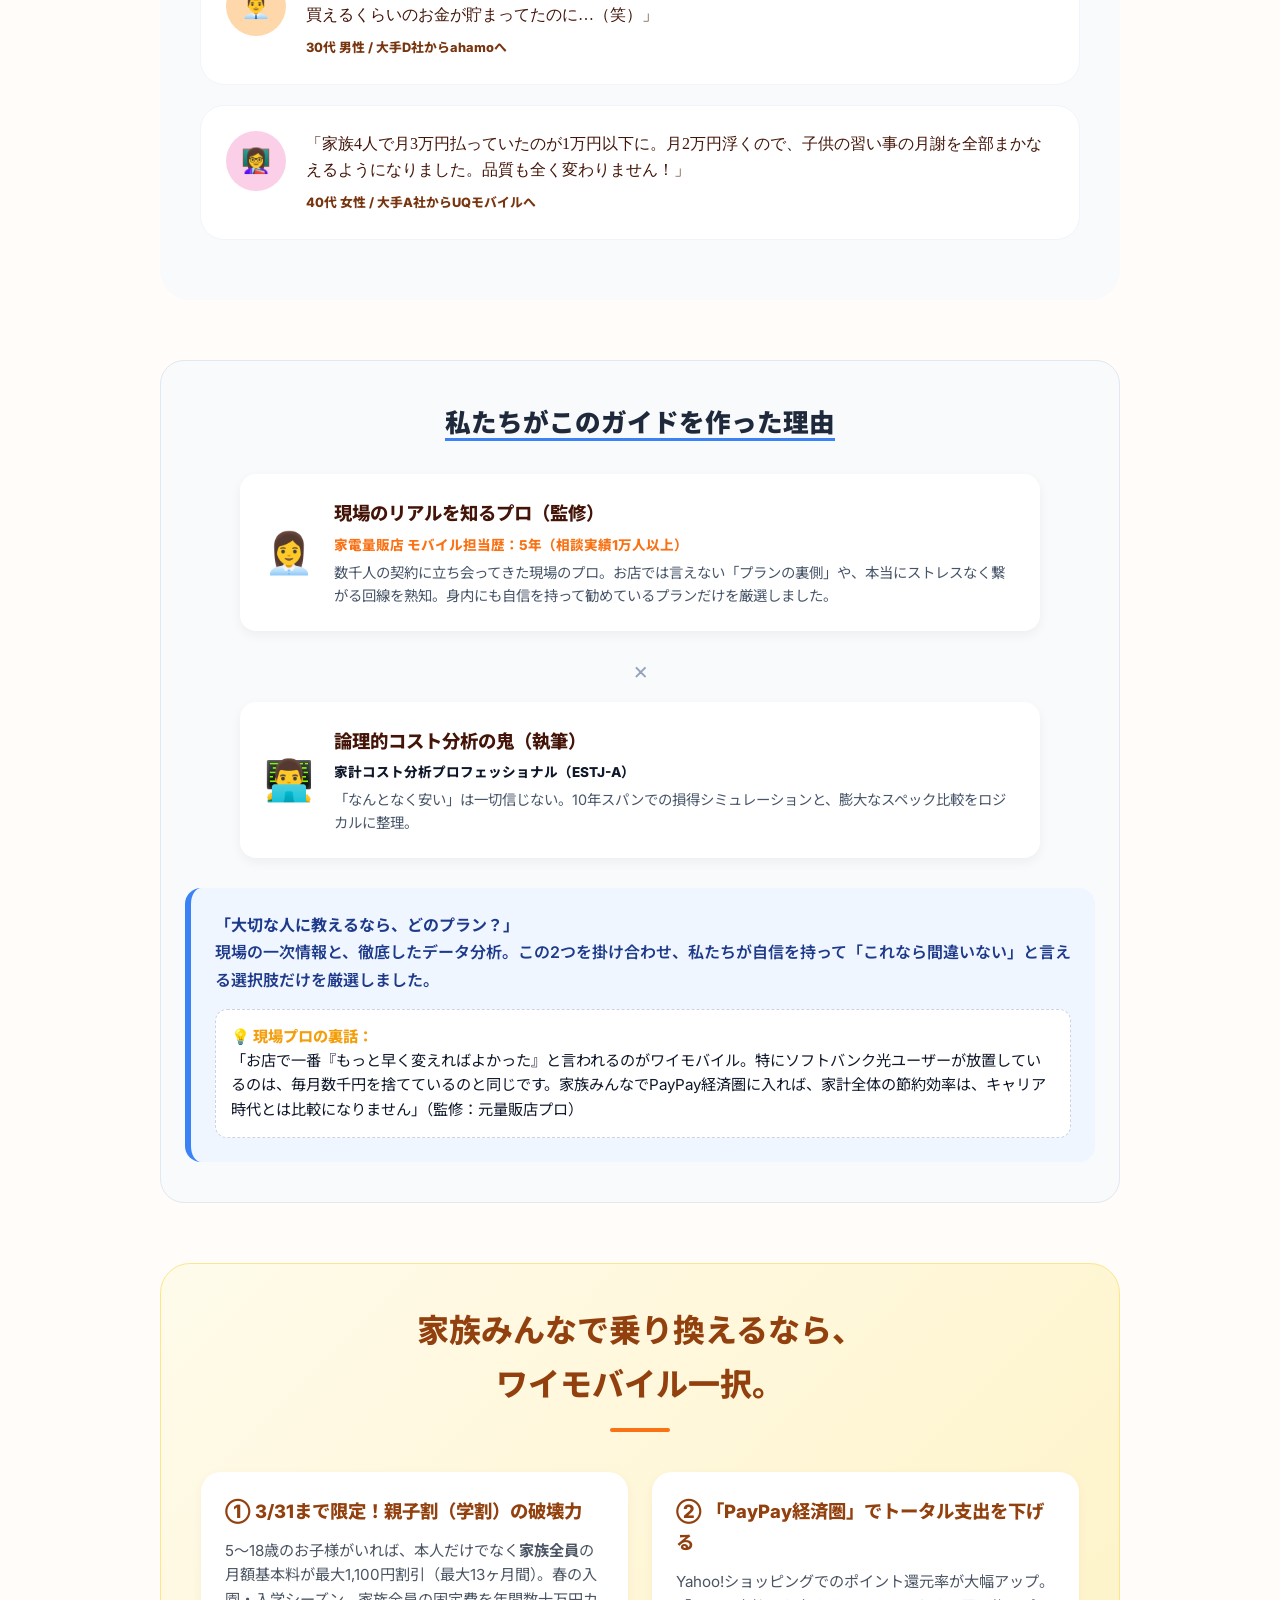
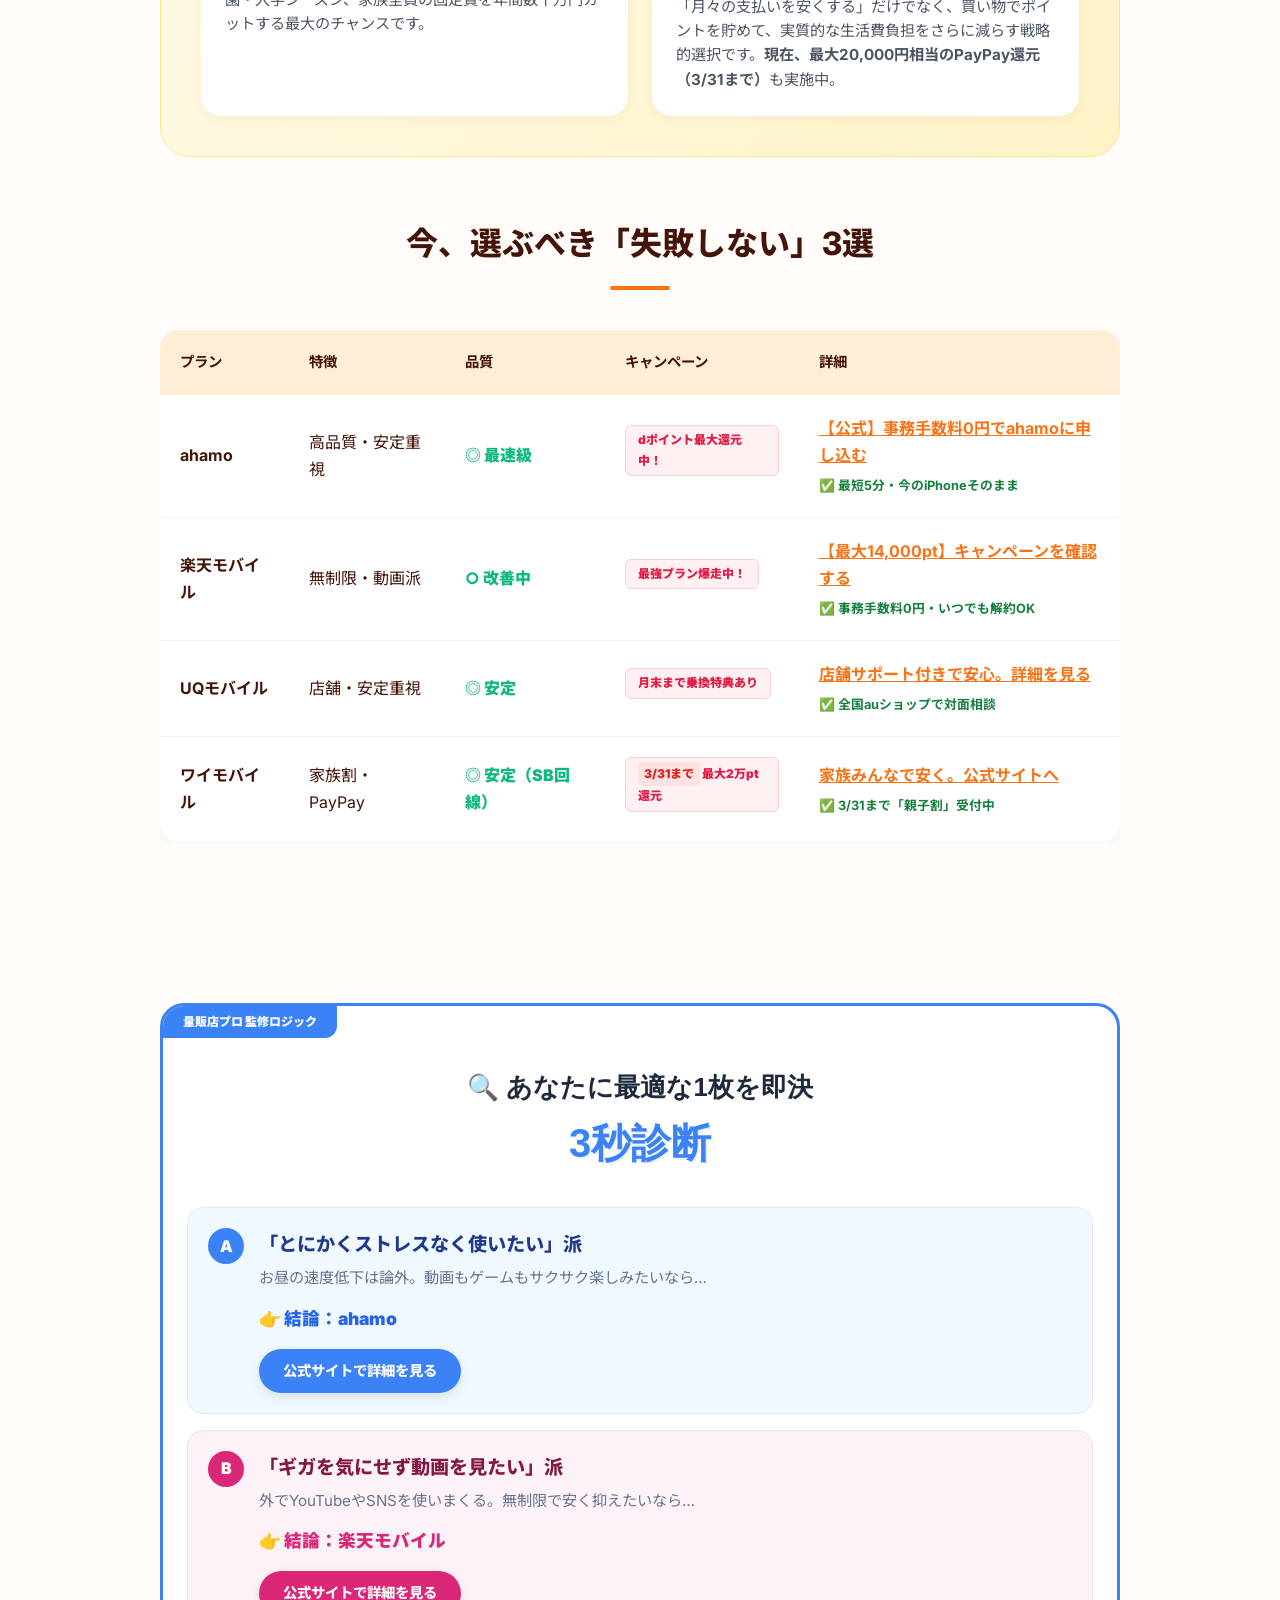
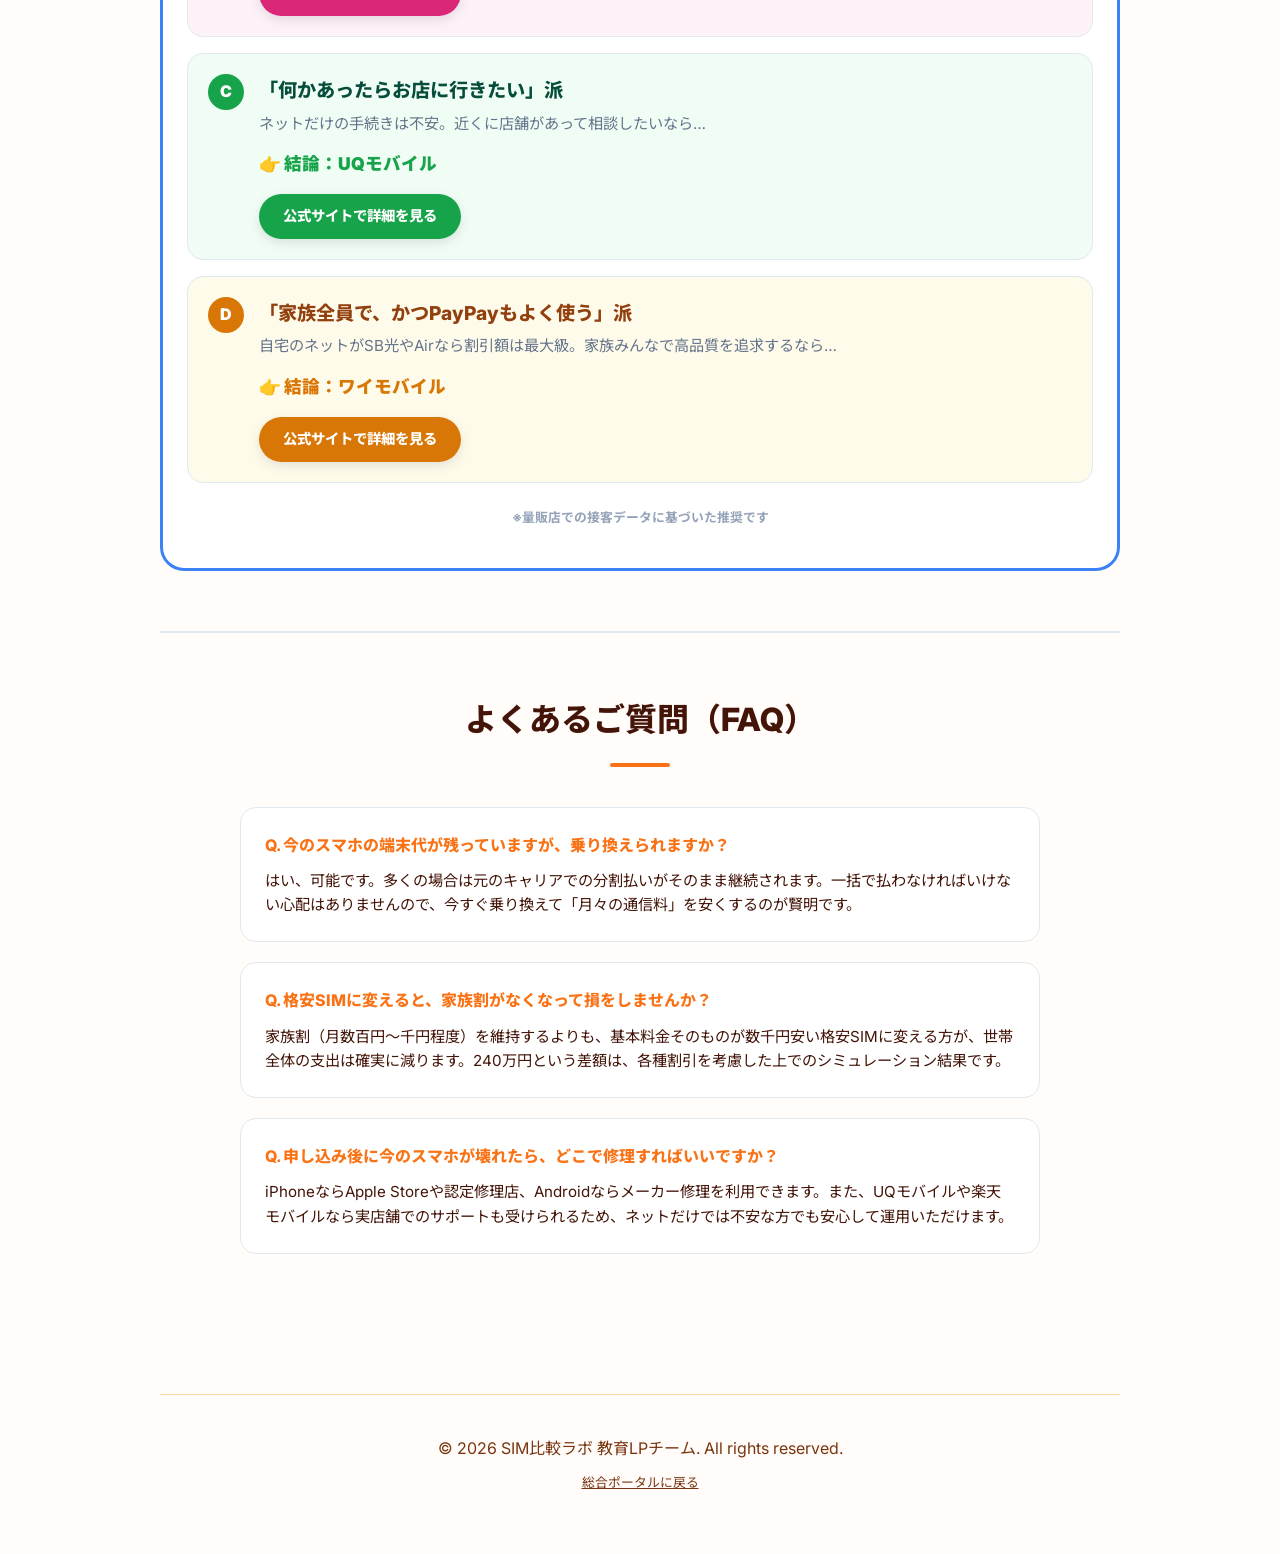
==== commit ca1576db: "比較イラストをLPに追加" ====
--- a/education_lp.html
+++ b/education_lp.html
@@ -395,12 +395,12 @@
                     家族4人なら、10年でなんと約240万円以上の差！
                 </p>
             </div>
-            <!-- ★ NEW: 視覚的なインパクト（新車との対比） -->
-            <div style="margin: 40px auto; max-width: 600px; background: white; padding: 20px; border-radius: 20px; box-shadow: 0 10px 30px rgba(0,0,0,0.05); text-align: center;">
-                <img src="img/car.png" alt="240万円の新車" style="width: 100%; border-radius: 12px; margin-bottom: 15px;">
-                <p style="font-size: 1.1rem; font-weight: 800; color: #1e293b; line-height: 1.5;">
-                    「ただの電話代」だと思っていたお金。<br>
-                    10年経てば、<span class="text-danger" style="font-size: 1.4rem;">こんなに素敵な新車1台分</span>を大手キャリアに寄付しているのと同じです。
+            <!-- ★ NEW: 視覚的なインパクト（比較イラスト） -->
+            <div style="margin: 40px auto; max-width: 800px; background: white; padding: 10px; border-radius: 20px; box-shadow: 0 15px 40px rgba(0,0,0,0.1); text-align: center; border: 2px solid #e2e8f0;">
+                <img src="img/hero-comparison.jpg" alt="大手キャリア vs 格安SIM 240万円の差" style="width: 100%; border-radius: 12px; display: block;">
+                <p style="padding: 20px; font-size: 1.15rem; font-weight: 800; color: #1e293b; line-height: 1.6; margin: 0;">
+                    「10年間放置」するか、「賢い選択」をするか。<br>
+                    たった一度の手続きで、<span class="text-danger" style="font-size: 1.5rem;">新車1台分の余裕</span>が生まれます。
                 </p>
             </div>
             <!-- ★ NEW: 人生の大きな支出との対比 -->
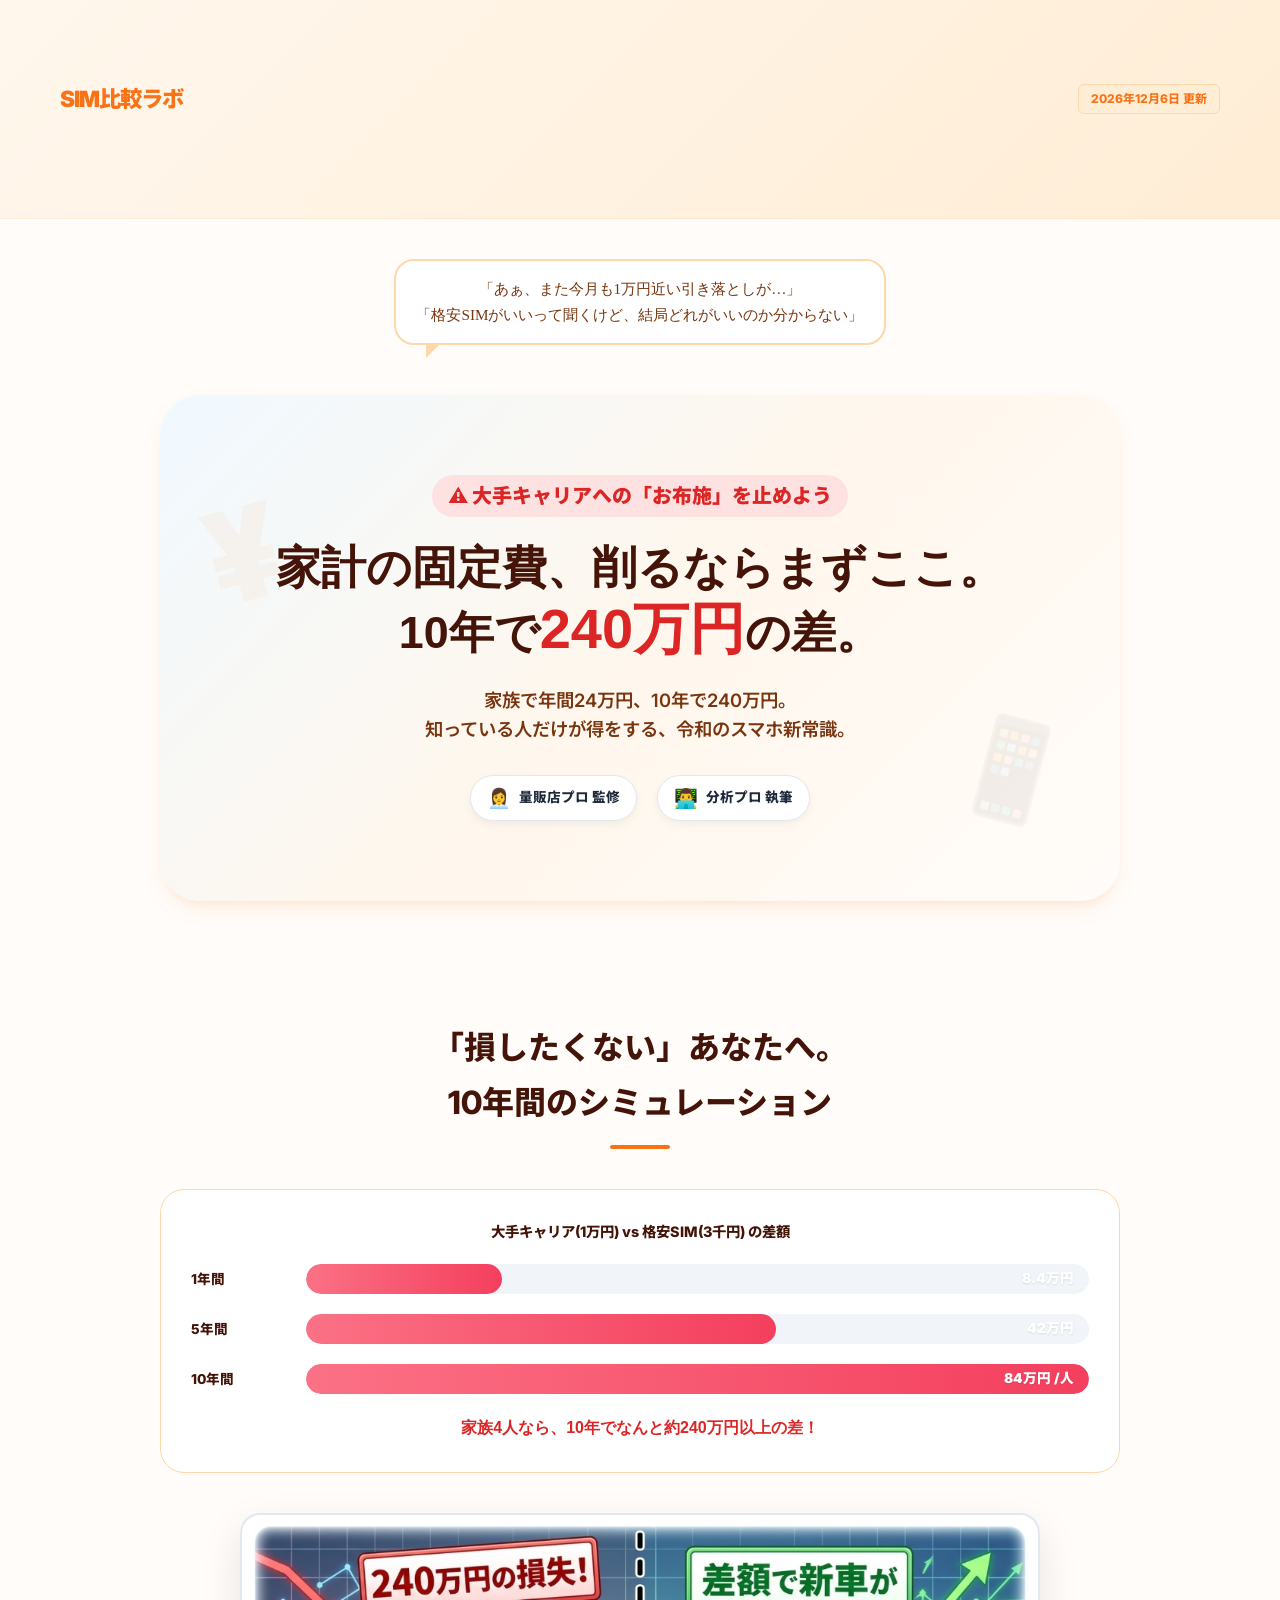
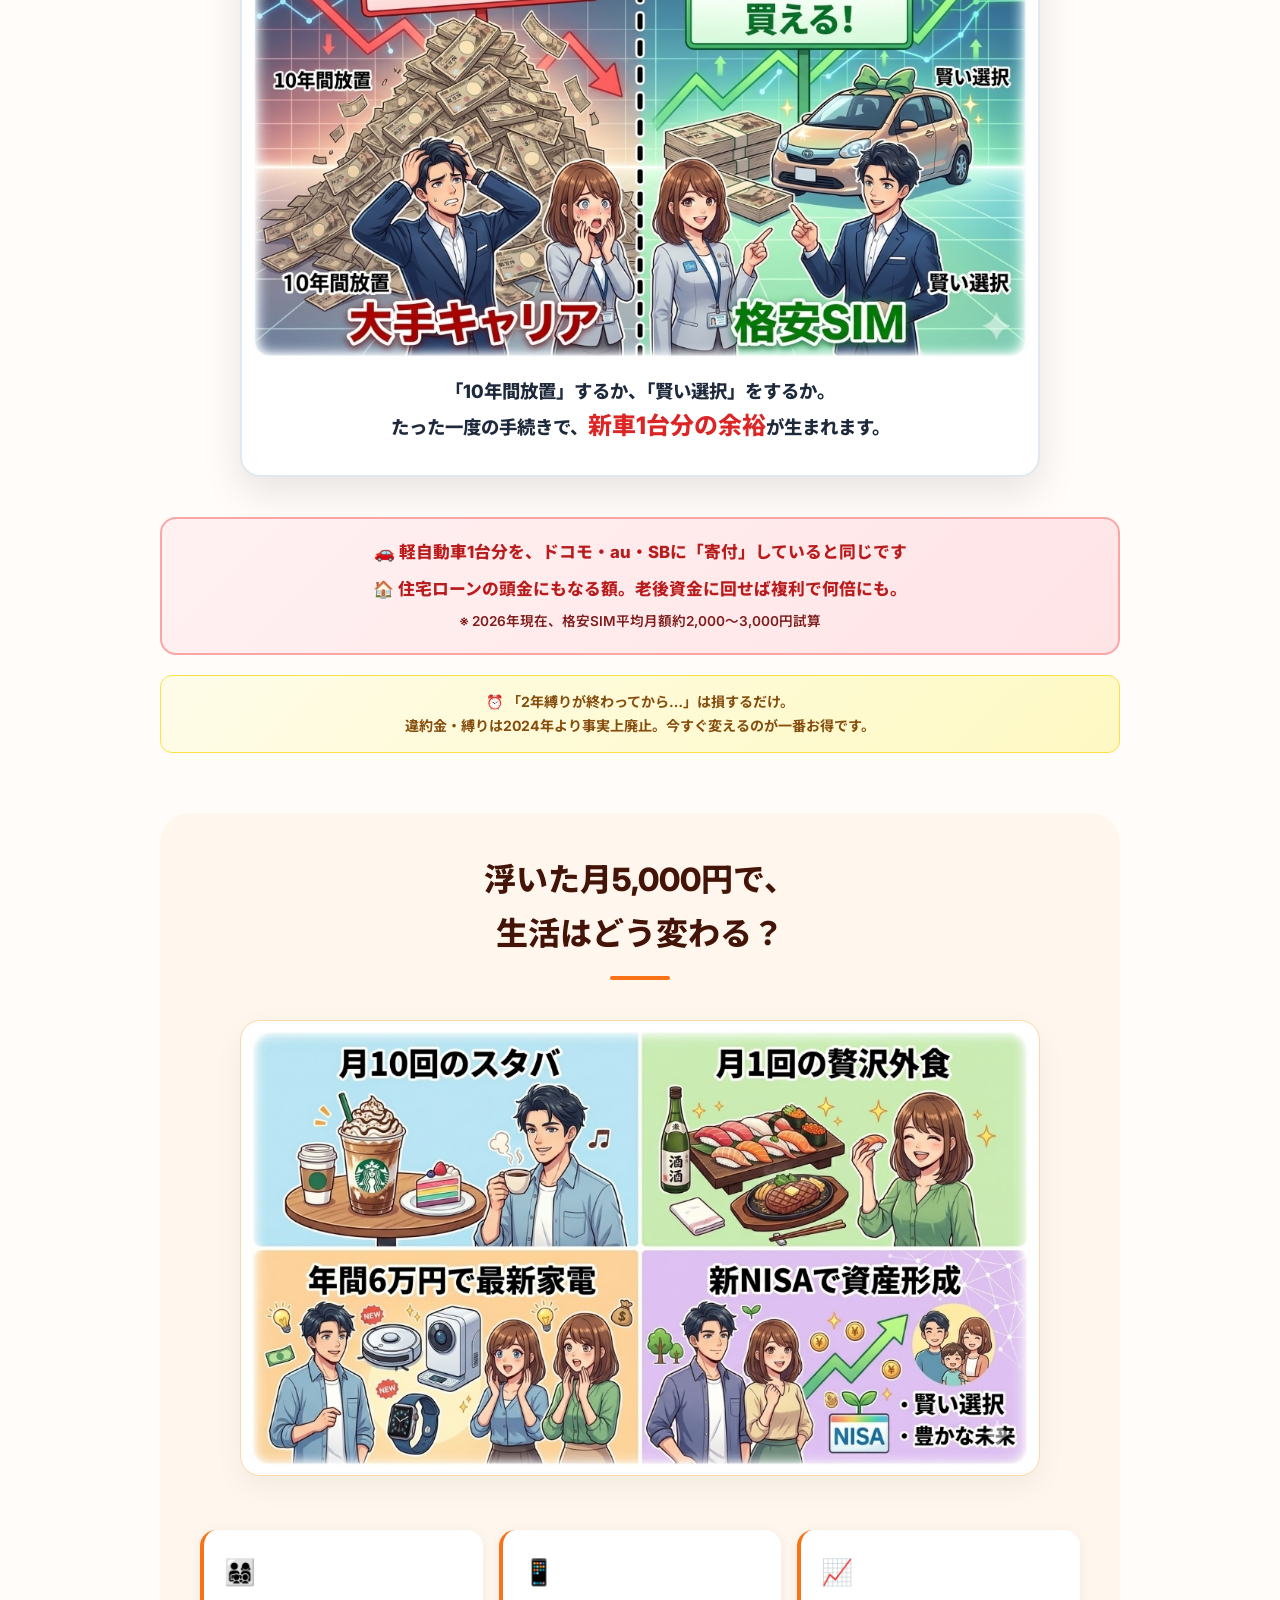
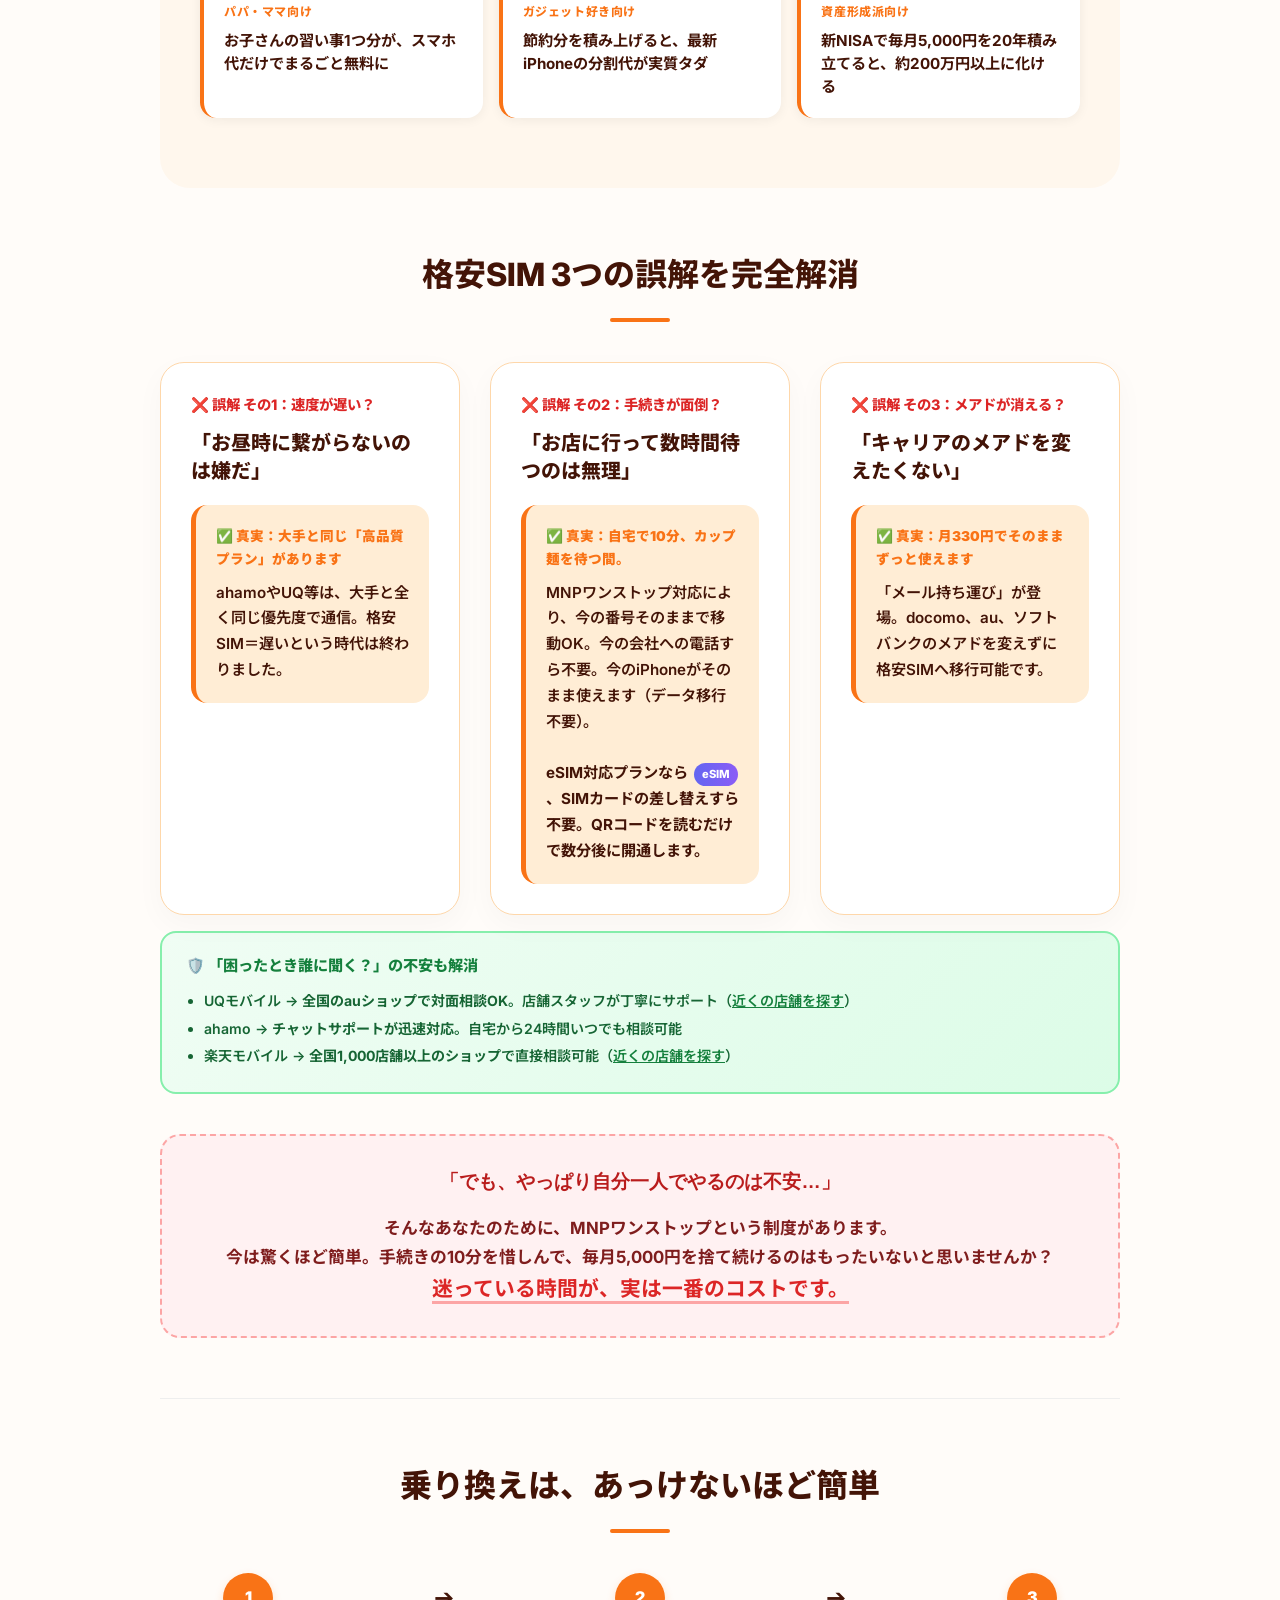
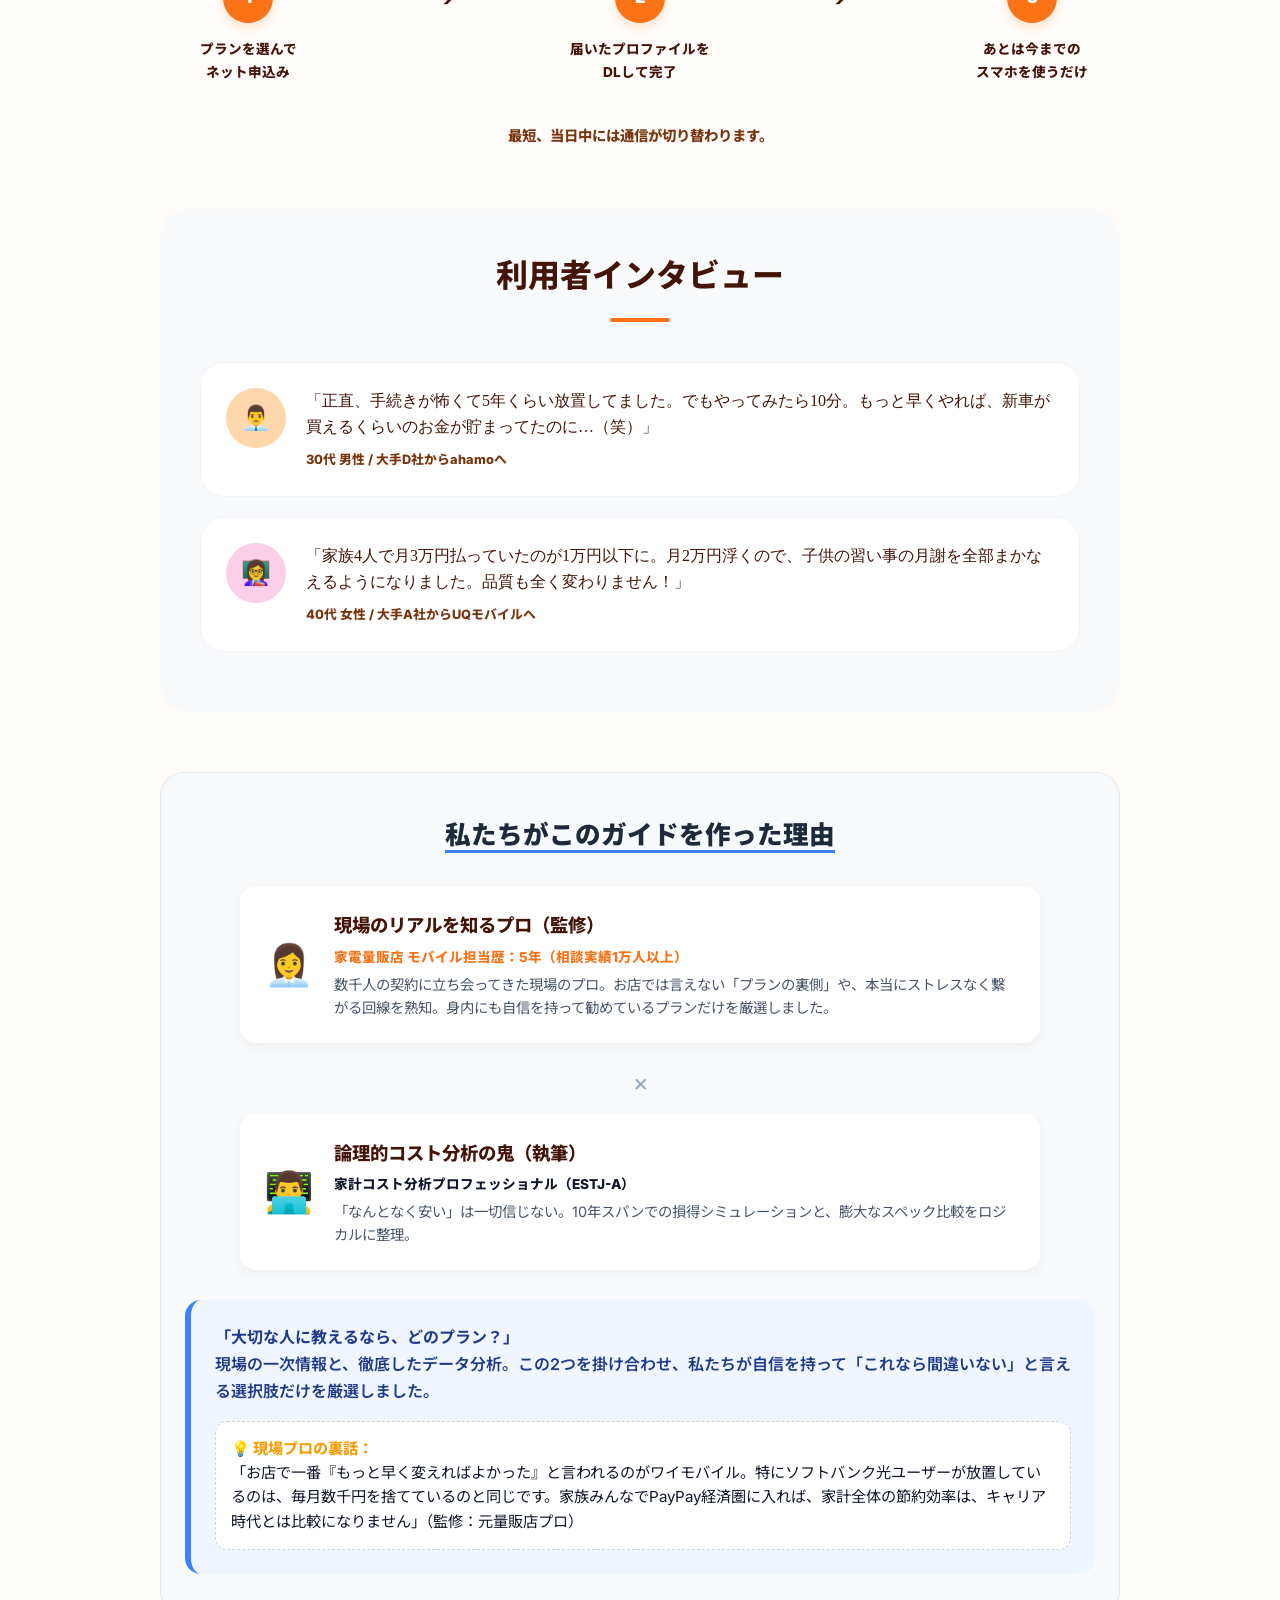
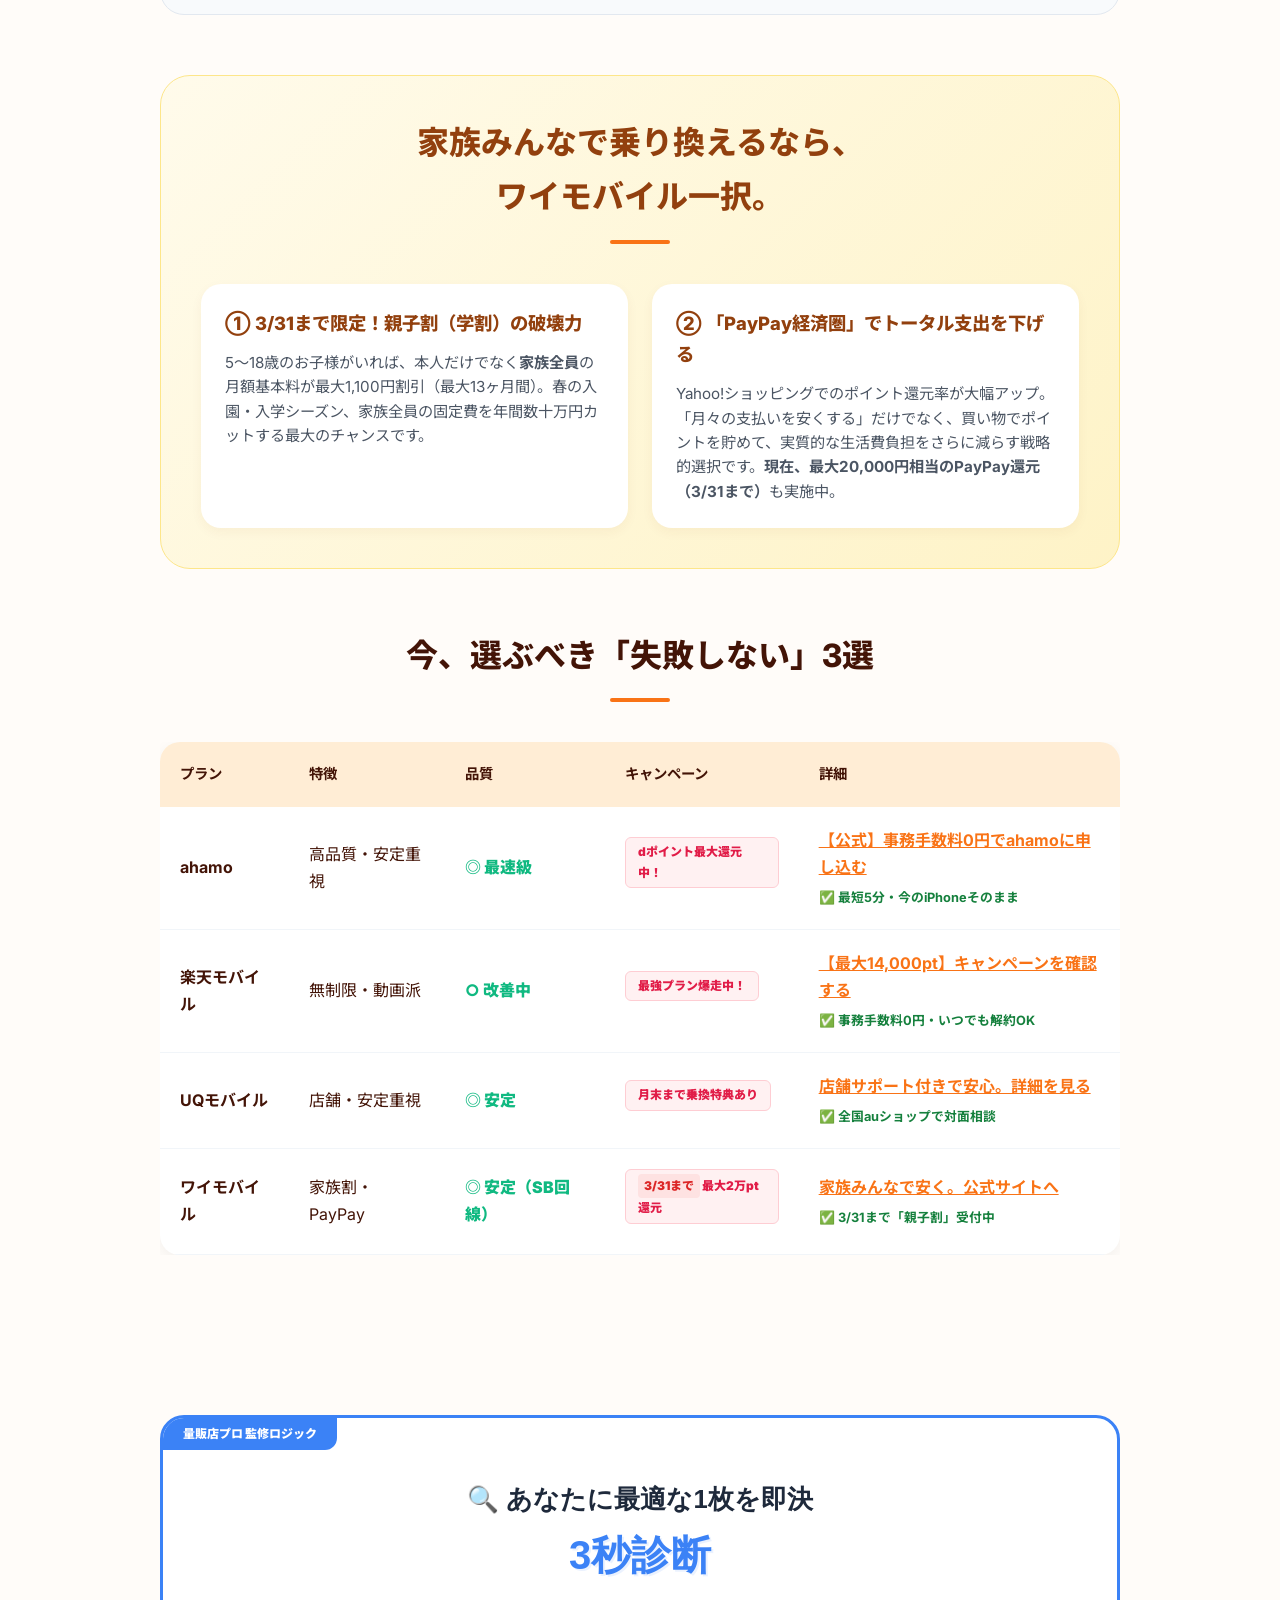
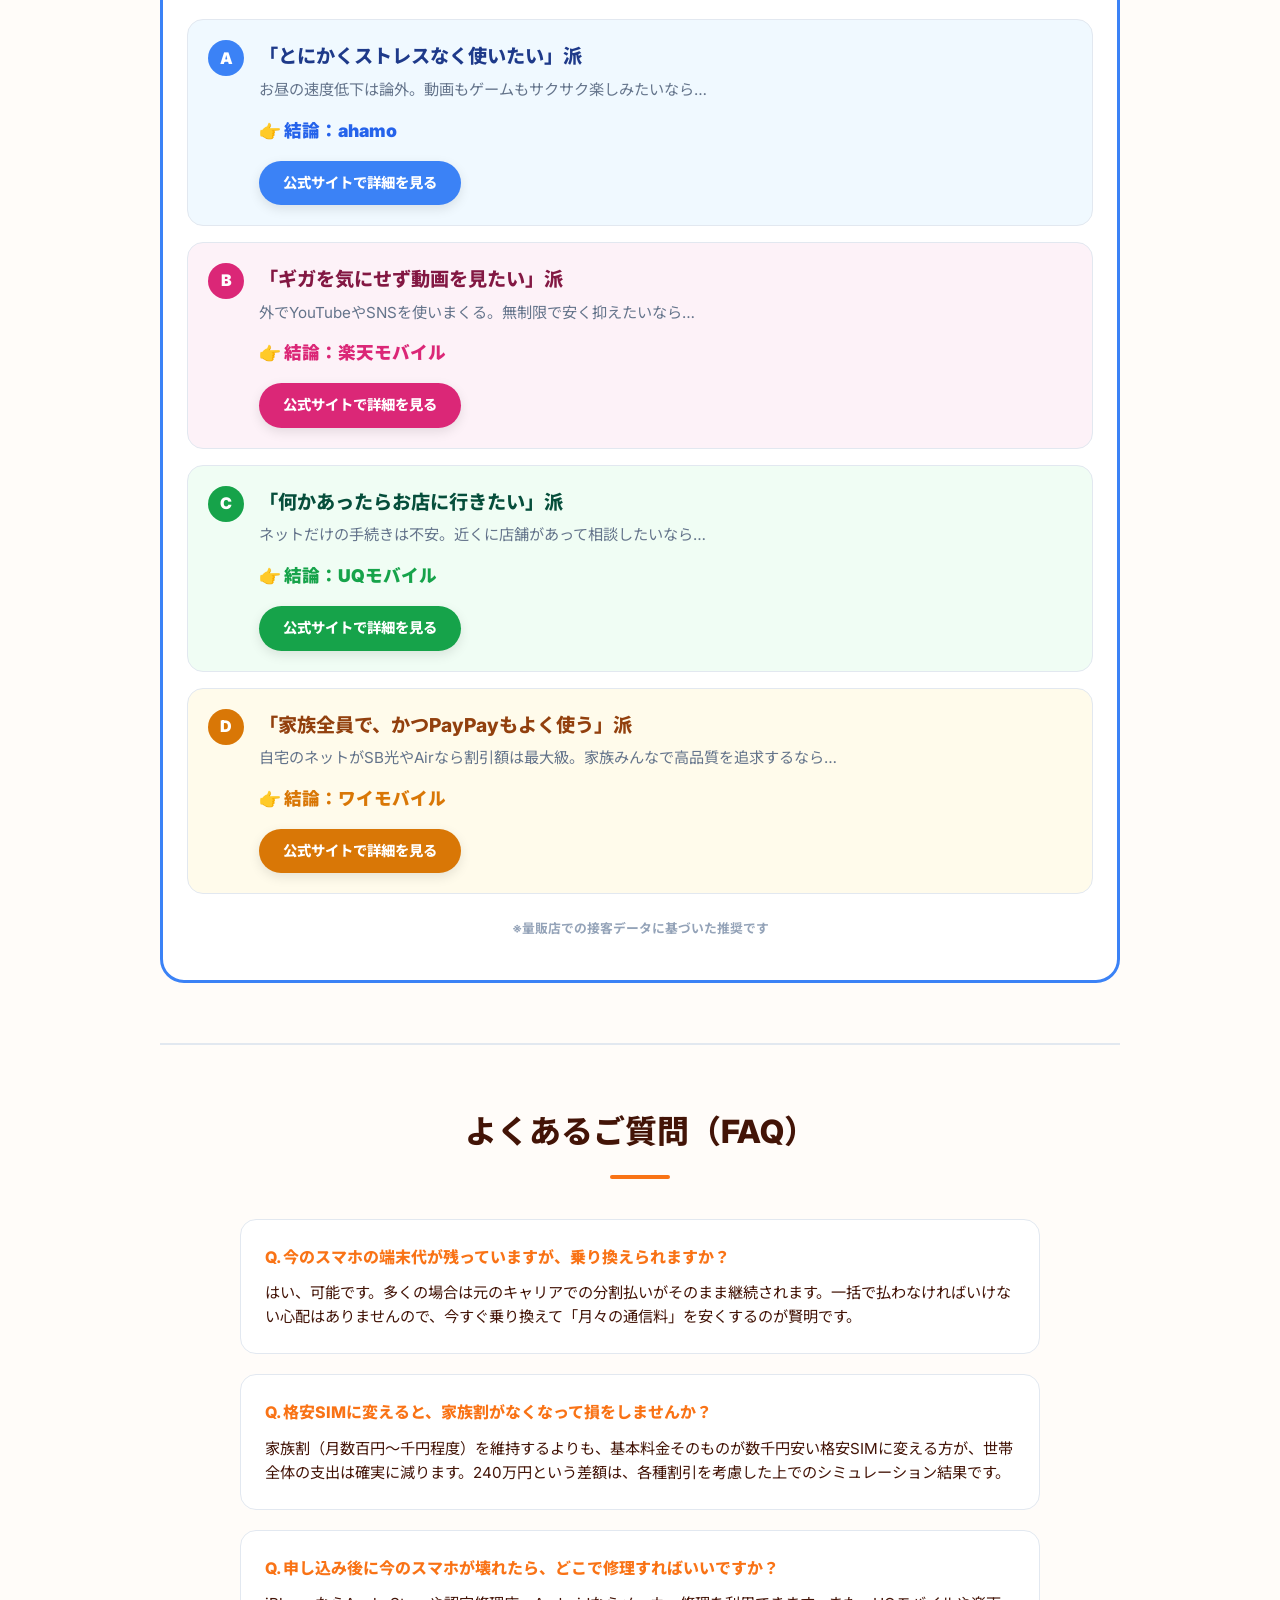
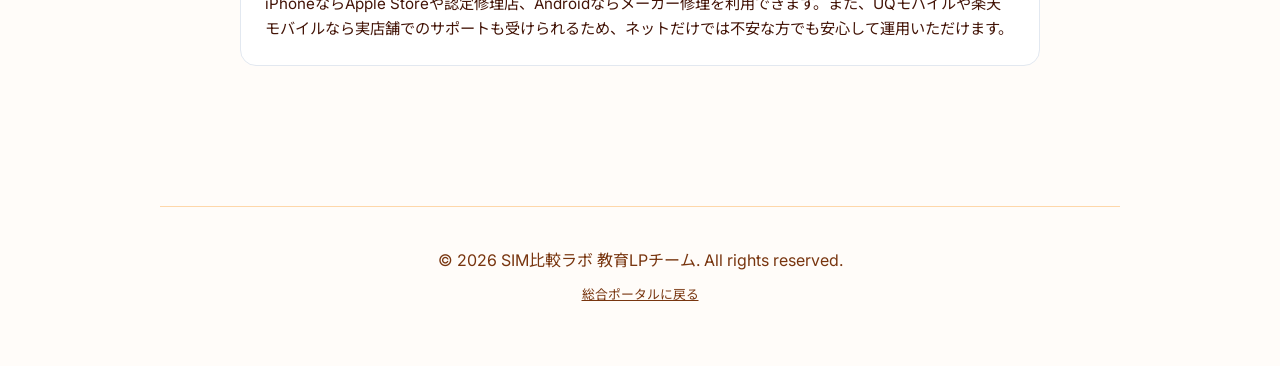
==== commit 7c88ff85: "恩恵イメージ（4コマ）をLPの中盤に追加" ====
--- a/education_lp.html
+++ b/education_lp.html
@@ -419,24 +419,13 @@
         <!-- ★ IMPROVEMENT 3: Target-specific benefits -->
         <section class="edu-section" style="background: #fff7ed; border-radius: 30px; padding: 40px;">
             <h2 class="edu-title">浮いた月5,000円で、<br>生活はどう変わる？</h2>
-            <div class="luxury-list">
-                <div class="luxury-item">
-                    <span class="luxury-emoji">☕</span>
-                    <span class="luxury-text">スタバの新作を<br>月10回楽しめる</span>
-                </div>
-                <div class="luxury-item">
-                    <span class="luxury-emoji">🎬</span>
-                    <span class="luxury-text">NetflixとYouTube、<br>両方契約OK</span>
-                </div>
-                <div class="luxury-item">
-                    <span class="luxury-emoji">🍣</span>
-                    <span class="luxury-text">月1回の<br>ちょっと贅沢な外食</span>
-                </div>
-                <div class="luxury-item">
-                    <span class="luxury-emoji">🛍️</span>
-                    <span class="luxury-text">年間6万円で<br>最新家電も買える</span>
-                </div>
-            </div>
+            
+            <!-- ★ NEW: 恩恵イメージ（4コマ） -->
+            <div style="margin: 30px auto; max-width: 800px; background: white; padding: 10px; border-radius: 20px; box-shadow: 0 10px 30px rgba(0,0,0,0.05); text-align: center; border: 1px solid #fed7aa;">
+                <img src="img/benefits.jpg" alt="節約で得られる幸せな日常" style="width: 100%; border-radius: 12px; display: block;">
+            </div>
+
+            <div class="luxury-list" style="margin-top: 30px;">
             <!-- ★ NEW: ターゲット別の具体例 -->
             <div class="target-benefits">
                 <div class="target-card">
